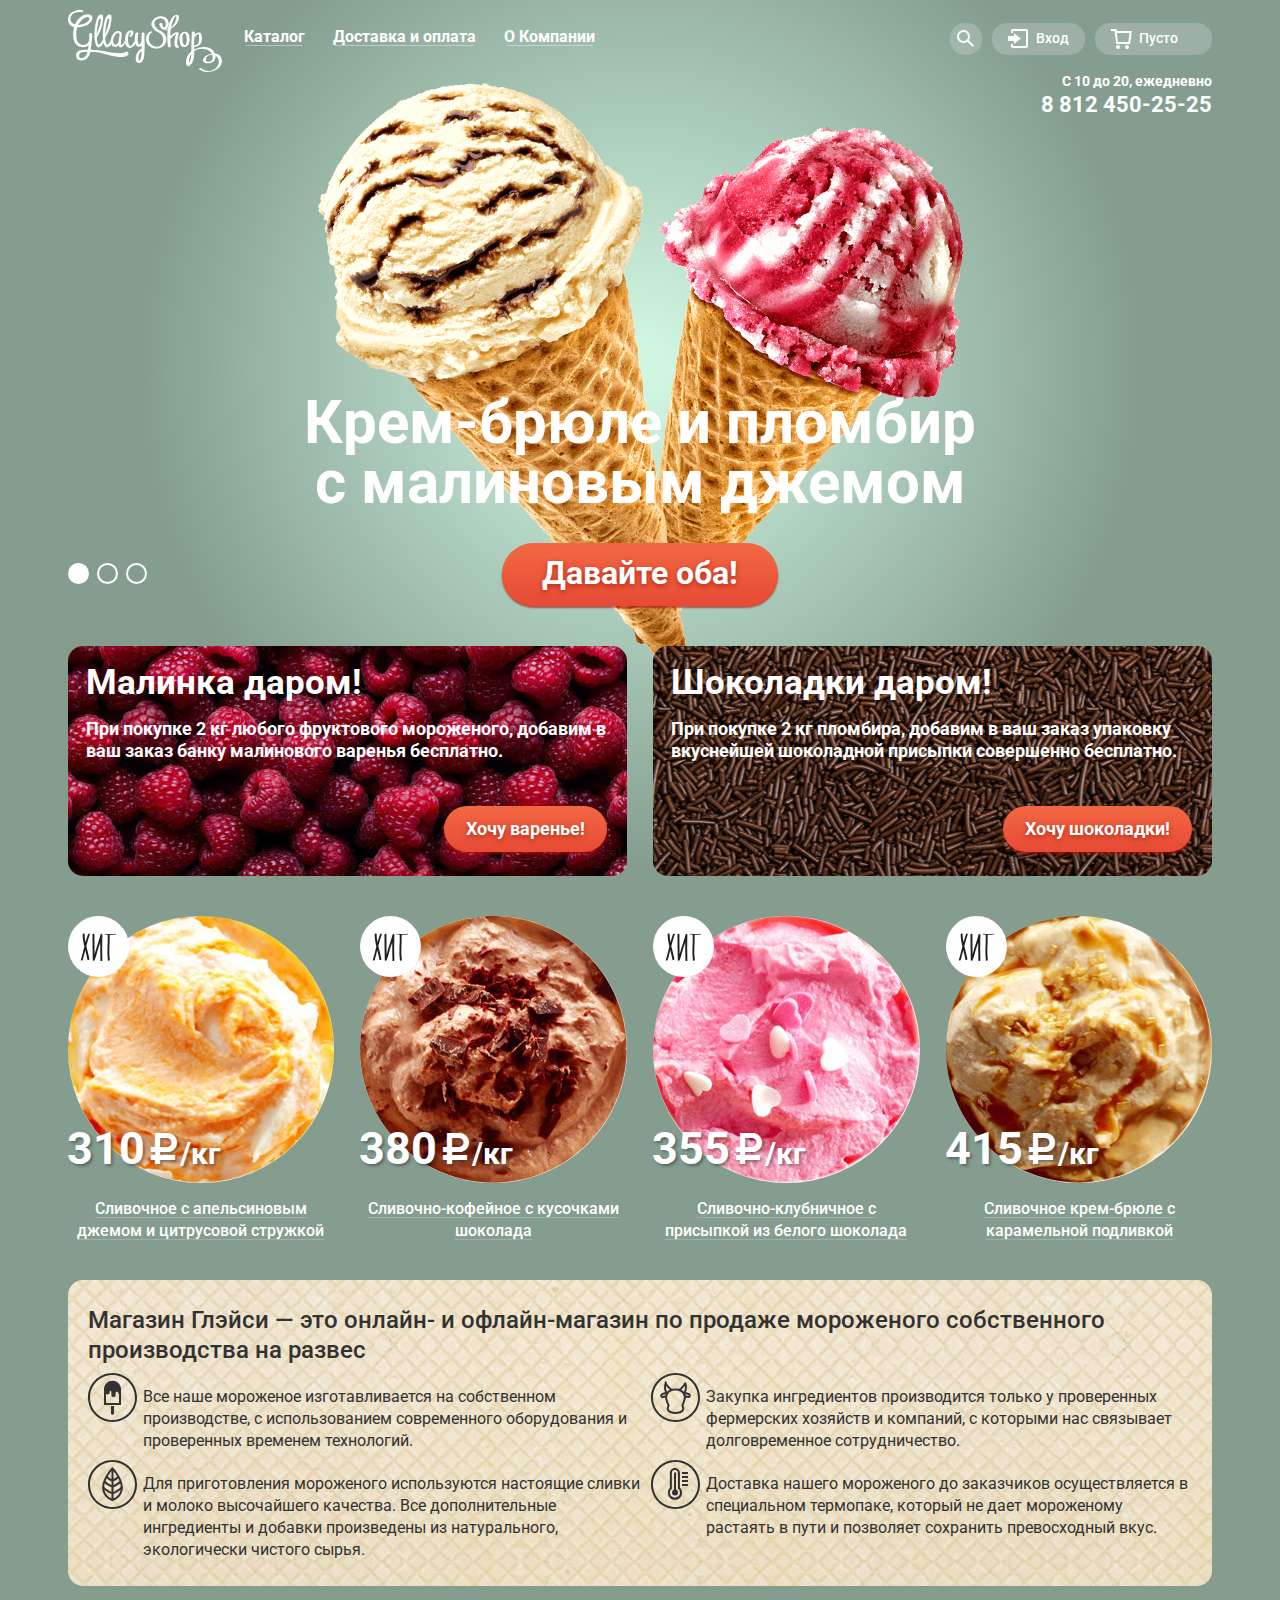
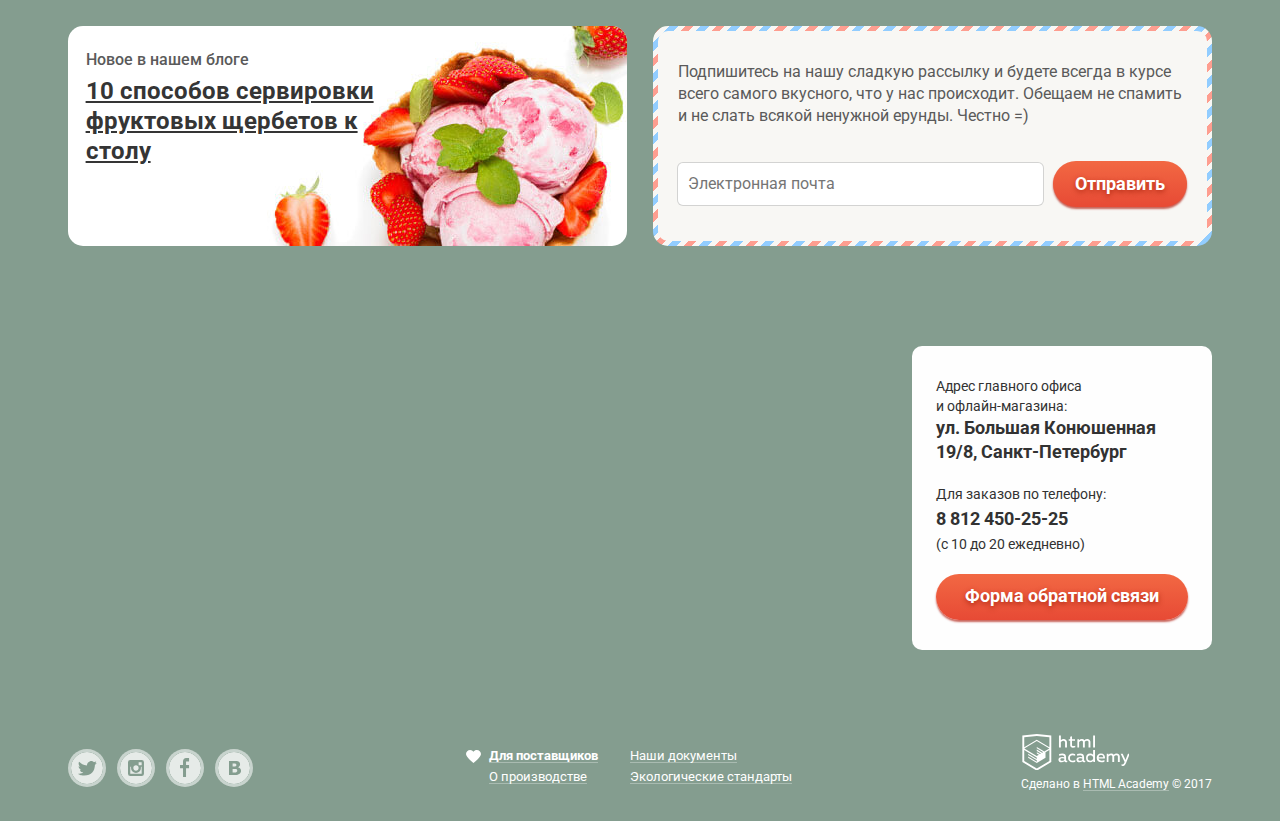
==== index.html @ 06c98b65 "Объединение js попапов и карточки товаров" ====
<!DOCTYPE html>
<html lang="ru">

<head>
  <meta charset="utf-8">
  <title>GllacyShop – магазин мороженого</title>
  <link href="https://fonts.googleapis.com/css?family=Roboto:400,500,700&amp;subset=cyrillic" rel="stylesheet">
  <link rel="stylesheet" href="css/normalize.css">
  <link rel="stylesheet" href="css/style.css">
</head>

<body class="page-green">
  <header class="header">
    <div class="header__main-row">
      <a class="logo">
        <img class="logo__image" src="img/logo.svg" width="154" height="64" alt="Логотип GllacyShop">
      </a>

      <nav class="main-menu">
        <h2 class="visually-hidden">Главное меню</h2>
        <ul class="main-menu__list">
          <li class="main-menu__item popup-container">
            <a class="main-menu__link" id="main-menu-catalog-link" href="catalog-cream.html">Каталог</a>
            <section class="catalog-menu popup visually-hidden">
              <h3 class="visually-hidden">Разделы каталога</h3>
              <a href="catalog-new.html" class="catalog-menu__link"><b>Новинки</b></a>
              <ul class="catalog-menu__list">
                <li class="catalog-menu__item">
                  <a href="catalog-cream.html" class="catalog-menu__link">Сливочное</a>
                </li>
                <li class="catalog-menu__item">
                  <a href="catalog-sherbet.html" class="catalog-menu__link">Щербеты</a>
                </li>
                <li class="catalog-menu__item">
                  <a href="catalog-ice.html" class="catalog-menu__link">Фруктовый лед</a>
                </li>
                <li class="catalog-menu__item">
                  <a href="catalog-melorin.html" class="catalog-menu__link">Мелорин</a>
                </li>
              </ul>
            </section>
          </li>
          <li class="main-menu__item">
            <a class="main-menu__link" href="delivery.html">Доставка и оплата</a>
          </li>
          <li class="main-menu__item">
            <a class="main-menu__link" href="about.html">О Компании</a>
          </li>
        </ul>
      </nav>

      <nav class="user-menu">
        <h2 class="visually-hidden">Меню персонального раздела</h2>
        <div class="user-menu__item popup-container">
          <a class="user-menu__link user-menu__link_hoverable user-menu__link_search" href="#">
            <svg xmlns="http://www.w3.org/2000/svg" width="17" height="17" viewBox="0 0 17 17"><path fill="#FFF" d="M16.958 15.527L11.75 10.32A6.455 6.455 0 0 0 13 6.5 6.5 6.5 0 1 0 6.5 13a6.465 6.465 0 0 0 3.839-1.263l5.205 5.204 1.414-1.414zM6.5 11C4.019 11 2 8.981 2 6.5S4.019 2 6.5 2 11 4.019 11 6.5 8.981 11 6.5 11z"/></svg>
            <span class="visually-hidden">Поиск</span>
          </a>
          <section class="search-form popup visually-hidden">
            <h3 class="visually-hidden">Форма поиска</h3>
            <form action="https://echo.htmlacademy.ru" method="get" aria-label="Форма поиска">
              <input class="text-input" type="search" name="text" placeholder="Что ищем?" aria-label="Поисковый запрос" required>
            </form>
          </section>
        </div>
        <div class="user-menu__item popup-container">
          <a class="user-menu__link user-menu__link_hoverable user-menu__link_login" href="#">
            <svg xmlns="http://www.w3.org/2000/svg" width="21" height="19" viewBox="0 0 21 19"><g fill="#FFF"><path d="M6 14.875L12.917 9.5 6 4.125v2.917H-.042v4.917H6z"/><path d="M18 0H5C3.9 0 3 .9 3 2v2h2V2h13v15H5v-2H3v2c0 1.1.9 2 2 2h13c1.1 0 2-.9 2-2V2c0-1.1-.9-2-2-2z"/></g></svg>
            Вход
          </a>
          <section class="login-form popup visually-hidden">
            <h3 class="visually-hidden">Форма входа</h3>
            <form action="https://echo.htmlacademy.ru" method="post" aria-label="Форма входа">
              <input class="text-input" type="email" name="email" placeholder="Электронная почта" aria-label="Электронная почта" required>
              <input class="text-input" type="password" name="password" placeholder="Пароль" aria-label="Пароль" required>
              <button class="promo-button promo-button_medium" type="submit">Войти</button>
            </form>
            <p class="login-form__links">
              <a class="login-form__link dark-link" href="#">Забыли пароль?</a>
              <a class="login-form__link dark-link" href="#">Новая регистрация</a>
            </p>
          </section>
        </div>
        <div class="user-menu__item">
          <a class="user-menu__link user-menu__link_basket" href="#">
            <svg xmlns="http://www.w3.org/2000/svg" width="21" height="20" viewBox="0 0 21 20"><g fill="#FFF"><path d="M5.657 2.031L5.422 0H0v2h3.64l1.5 13h13.988l1.699-12.969H5.657zM17.372 13H6.922L5.888 4.031h12.66L17.372 13z"/><circle cx="6.984" cy="18" r="2"/><circle cx="15.984" cy="18" r="2"/></g></svg>
            <span class="visually-hidden">Корзина</span>
          </a>
        </div>
      </nav>
    </div>
    <div class="header__sub-row">
      <section class="header__contact-info">
        <h3 class="visually-hidden">Контактная информация</h3>
        <p class="header__working-hours">С 10 до 20, ежедневно</p>
        <p class="header__contact-tel">8 812 450-25-25</p>
      </section>
    </div>
  </header>

  <main class="main-container">
    <h1 class="visually-hidden">Магазин мороженого «GllacyShop»</h1>

    <section class="promo">
      <h2 class="visually-hidden">Акции</h2>
      <div class="promo__slider">
        <input class="promo__slider-input visually-hidden" type="radio" id="promo-slider-1" name="promo-slider" data-body-class="page-green" checked>
        <input class="promo__slider-input visually-hidden" type="radio" id="promo-slider-2" name="promo-slider" data-body-class="page-blue">
        <input class="promo__slider-input visually-hidden" type="radio" id="promo-slider-3" name="promo-slider" data-body-class="page-red">
        <div class="promo__slider-controls">
          <label class="promo__slider-control" for="promo-slider-1">Крем-брюле и пломбир с малиновым джемом</label>
          <label class="promo__slider-control" for="promo-slider-2">Шоколадный пломбир и лимонный сорбет</label>
          <label class="promo__slider-control" for="promo-slider-3">Пломбир с помадкой и клубничный щербет</label>
        </div>
        <div class="promo__slides">
          <figure class="promo-slide">
            <figcaption class="promo-slide__tagline">Крем-брюле и пломбир с малиновым джемом</figcaption>
            <div class="promo-slide__image">
              <img src="img/promo-pair-green.png" width="647" height="584" alt="Крем-брюле и пломбир с малиновым джемом">
            </div>
            <button class="promo-button promo-button_large" type="button">Давайте оба!</button>
          </figure>
          <figure class="promo-slide">
            <figcaption class="promo-slide__tagline">Шоколадный пломбир и лимонный сорбет</figcaption>
            <div class="promo-slide__image">
              <img class="promo-slide__image" src="img/promo-pair-blue.png" width="644" height="582" alt="Шоколадный пломбир и лимонный сорбет">
            </div>
            <button class="promo-button promo-button_large" type="button">Давайте оба!</button>
          </figure>
          <figure class="promo-slide">
            <figcaption class="promo-slide__tagline">Пломбир с помадкой и клубничный щербет</figcaption>
            <div class="promo-slide__image">
              <img class="promo-slide__image" src="img/promo-pair-red.png" width="639" height="582" alt="Пломбир с помадкой и клубничный щербет">
            </div>
            <button class="promo-button promo-button_large" type="button">Давайте оба!</button>
          </figure>
        </div>
      </div>
    </section>

    <section class="banners columns-container">
      <h2 class="visually-hidden">Специальные предложения</h2>
      <section class="banner banner_raspberry">
        <h3 class="banner__header">Малинка даром!</h3>
        <p class="banner__description">При покупке 2 кг любого фруктового мороженого, добавим в ваш заказ банку малинового варенья бесплатно.</p>
        <button class="promo-button promo-button_medium" type="button">Хочу варенье!</button>
      </section>

      <section class="banner banner_chocolate">
        <h3 class="banner__header">Шоколадки даром!</h3>
        <p class="banner__description">При покупке 2 кг пломбира, добавим в ваш заказ упаковку вкуснейшей шоколадной присыпки  совершенно бесплатно.</p>
        <button class="promo-button promo-button_medium" type="button">Хочу шоколадки!</button>
      </section>
    </section>

    <section class="bestsellers">
      <h2 class="visually-hidden">Хиты продаж</h2>
      <ul class="catalog-list">
        <li class="catalog-item catalog-item_bestseller">
          <a class="catalog-item__link" href="#">
            <div class="catalog-item__title"><h3>Сливочное с апельсиновым джемом и цитрусовой стружкой</h3></div>
            <img src="img/icecream-1.jpg" width="267" height="267" alt="Сливочное с апельсиновым джемом и цитрусовой стружкой">
            <p>310<span class="catalog-item__rouble">Р</span><span class="catalog-item__weight-unit">/кг</span></p>
          </a>
          <div class="catalog-item__popup">
            <button class="promo-button promo-button_medium" type="button">Быстрый просмотр</button>
          </div>
        </li>
        <li class="catalog-item catalog-item_bestseller">
          <a class="catalog-item__link" href="#">
            <div class="catalog-item__title"><h3>Сливочно-кофейное с кусочками шоколада</h3></div>
            <img src="img/icecream-2.jpg" width="267" height="267" alt="Сливочно-кофейное с кусочками шоколада">
            <p>380<span class="catalog-item__rouble">Р</span><span class="catalog-item__weight-unit">/кг</span></p>
          </a>
          <div class="catalog-item__popup">
            <button class="promo-button promo-button_medium" type="button">Быстрый просмотр</button>
          </div>
        </li>
        <li class="catalog-item catalog-item_bestseller">
          <a class="catalog-item__link" href="#">
            <div class="catalog-item__title"><h3>Сливочно-клубничное с присыпкой из белого шоколада</h3></div>
            <img src="img/icecream-3.jpg" width="267" height="267" alt="Сливочно-клубничное с присыпкой из белого шоколада">
            <p>355<span class="catalog-item__rouble">Р</span><span class="catalog-item__weight-unit">/кг</span></p>
          </a>
          <div class="catalog-item__popup">
            <button class="promo-button promo-button_medium" type="button">Быстрый просмотр</button>
          </div>
        </li>
        <li class="catalog-item catalog-item_bestseller">
          <a class="catalog-item__link" href="#">
            <div class="catalog-item__title"><h3>Сливочное крем-брюле с карамельной подливкой</h3></div>
            <img src="img/icecream-4.jpg" width="267" height="267" alt="Сливочное крем-брюле с карамельной подливкой">
            <p>415<span class="catalog-item__rouble">Р</span><span class="catalog-item__weight-unit">/кг</span></p>
          </a>
          <div class="catalog-item__popup">
            <button class="promo-button promo-button_medium" type="button">Быстрый просмотр</button>
          </div>
        </li>
      </ul>
    </section>

    <section class="about-us">
      <h2 class="about-us__header">Магазин Глэйси — это онлайн- и офлайн-магазин по продаже мороженого собственного производства на развес</h2>
      <ul class="about-us__advantages">
        <li class="about-us__advantage about-us__advantage_tech">Все наше мороженое изготавливается на собственном производстве, с использованием современного оборудования и проверенных временем технологий.</li>
        <li class="about-us__advantage about-us__advantage_cows">Закупка ингредиентов  производится только у проверенных фермерских хозяйств и компаний, с которыми нас связывает долговременное сотрудничество.</li>
        <li class="about-us__advantage about-us__advantage_eco">Для приготовления мороженого используются настоящие сливки и молоко высочайшего качества. Все дополнительные ингредиенты и добавки произведены из натурального, экологически чистого сырья.</li>
        <li class="about-us__advantage about-us__advantage_temp">Доставка нашего мороженого до заказчиков осуществляется в специальном термопаке, который не дает мороженому растаять в пути и позволяет сохранить превосходный вкус.</li>
      </ul>
    </section>

    <div class="columns-container">
      <aside class="blog-news">
        <h2 class="blog-news__header">Новое в нашем блоге</h2>
        <div class="blog-news__size-container">
          <a class="blog-news__post-title" href="#">10 способов сервировки фруктовых щербетов к столу</a>
        </div>
        <img class="blog-news__post-img" src="img/blog-post-img.jpg" width="560" height="220" alt="10 способов сервировки фруктовых щербетов к столу">
      </aside>

      <section class="subscribe">
        <div class="subscribe__inner-container">
          <h2 class="visually-hidden">Подписка на новостную рассылку</h2>
          <p class="subscribe__promo">Подпишитесь на нашу сладкую рассылку и будете всегда в курсе всего самого вкусного, что у нас происходит. Обещаем не спамить и не слать всякой ненужной ерунды. Честно =)</p>
          <form action="https://echo.htmlacademy.ru" method="get" aria-label="Форма подписки на новостную рассылку">
            <input class="text-input" type="email" name="email" placeholder="Электронная почта" aria-label="Электронная почта" required>
            <button class="promo-button promo-button_medium" type="submit">Отправить</button>
          </form>
        </div>
      </section>
    </div>

    <section class="location-map">
      <h2 class="visually-hidden">Cхема проезда и контактная информация</h2>
      <div class="location-map__container" id="location-map"></div>
      <div class="location-map__overlay">
        <p class="location-map__address">Адрес главного офиса<br>и офлайн-магазина:<br><b>ул. Большая Конюшенная 19/8, Санкт-Петербург</b></p>
        <p class="location-map__tel">Для заказов по телефону:<br><b>8 812 450-25-25</b><br>(с 10 до 20 ежедневно)</p>
        <a class="promo-button promo-button_medium" id="feedback-button">Форма обратной связи</a>
      </div>
    </section>
  </main>

  <footer class="footer">
    <section class="social">
      <h3 class="visually-hidden">Мы в социальных сетях</h3>
      <ul class="social__list">
        <li class="social__item"><a class="social__link social__link_twitter" href="http://twitter.com" target="_blank"><span class="visually-hidden">Twitter</span></a></li>
        <li class="social__item"><a class="social__link social__link_instagram" href="http://instagram.com" target="_blank"><span class="visually-hidden">Instagram</span></a></li>
        <li class="social__item"><a class="social__link social__link_fb" href="http://fb.com" target="_blank"><span class="visually-hidden">Facebook</span></a></li>
        <li class="social__item"><a class="social__link social__link_vk" href="http://vk.com" target="_blank"><span class="visually-hidden">Vkontakte</span></a></li>
      </ul>
    </section>

    <div class="footer__menu">
      <a class="footer__menu-link light-link footer__menu-link_heart" href="#">Для поставщиков</a>
      <a class="footer__menu-link light-link" href="#">О производстве</a>
      <a class="footer__menu-link light-link" href="#">Наши документы</a>
      <a class="footer__menu-link light-link" href="#">Экологические стандарты</a>
    </div>

    <div class="footer__copyright">
      <a class="footer__copyright-logo" href="http://htmlacademy.ru" target="_blank">
        <img src="img/logo-htmlacademy-small.svg" width="111" height="36" alt="HTML Academy">
      </a>
      <p class="footer__copyright-text">Сделано в <a class="light-link" href="http://htmlacademy.ru" target="_blank">HTML Academy</a> © 2017</p>
    </div>
  </footer>

  <section class="feedback">
    <h2 class="visually-hidden">Форма обратной связи</h2>
    <div class="feedback__window">
      <p class="feedback__tagline">Мы обязательно вам ответим!</p>
      <form action="https://echo.htmlacademy.ru" method="post" aria-label="Форма обратной связи">
        <input class="text-input" type="text" name="name" placeholder="Как вас зовут?" aria-label="Имя">
        <input class="text-input" type="email" name="email" placeholder="Ваша почта для ответа?" aria-label="Электронная почта" required>
        <textarea class="text-input" name="message" cols="30" rows="10" placeholder="Напишите что-нибудь..." aria-label="Текст сообщения" required></textarea>
        <button class="promo-button promo-button_medium" type="submit">Отправить</button>
      </form>
      <button class="feedback__close-btn" type="button"><span class="visually-hidden">Закрыть</span></button>
    </div>
  </section>

  <script src="js/popup-dispatcher.js"></script>
  <script src="js/promo-bg-changer.js"></script>
  <script src="js/feedback-modal.js"></script>
  <script src="https://api-maps.yandex.ru/2.1/?lang=ru_RU"></script>
  <script src="js/location-map.js"></script>
</body>

</html>
---- css/style.css ----
.about-us {
  margin: 38px 2.3% 0;
  padding: 25px 20px;

  color: #323232;

  background-image: url('../img/waffle-bg.jpg');
  background-position: 50% 50%;
  border-radius: 15px;
}

.about-us__header {
  margin: 0;

  font-weight: 500;
  font-size: 24px;
  line-height: 30px;
}

.about-us__advantages {
  display: flex;
  flex-wrap: wrap;
  margin: 0;
  padding: 0;

  list-style: none;
  font-weight: 400;
  font-size: 16px;
  line-height: 22px;
}

.about-us__advantage {
  position: relative;

  box-sizing: border-box;
  width: 50%;
  padding-top: 21px;
  padding-left: 55px;
}

.about-us__advantage:nth-of-type(2n) {
  width: calc(50% - 11px);
  margin-left: 11px;
}

.about-us__advantage::before {
  content: '';
  position: absolute;
  top: 8px;
  left: 0;

  width: 49px;
  height: 49px;
}

.about-us__advantage_tech::before {
  background-image: url('../img/advantage-tech.svg');
}

.about-us__advantage_cows::before {
  background-image: url('../img/advantage-cows.svg');
}

.about-us__advantage_eco::before {
  background-image: url('../img/advantage-eco.svg');
}

.about-us__advantage_temp::before {
  background-image: url('../img/advantage-temp.svg');
}

.banners {
  margin-top: 40px;
}

.banner {
  position: relative;

  box-sizing: border-box;
  max-width: 46.6%;
  min-height: 230px;
  padding: 16px 20px 69px 18px;

  background-position: 50% 50%;
  border-radius: 15px;
}

.banner:nth-of-type(2n+1) {
  margin-right: 2.2%;
  margin-left: 2.3%;
}

.banner:nth-of-type(2n) {
  margin-right: 2.3%;
}

.banner_raspberry {
  background-image: url('../img/raspberry-bg.jpg');
}

.banner_chocolate {
  background-image: url('../img/chocolate-bg.jpg');
}

.banner__header {
  margin: 0;

  font-weight: 700;
  font-size: 35px;
  line-height: 41px;
}

.banner__description {
  margin: 0;
  margin-top: 15px;

  font-weight: 700;
  font-size: 18px;
  line-height: 22px;
}

.banner .promo-button {
  position: absolute;
  right: 20px;
  bottom: 24px;
}

.basket-form {
  display: flex;
  flex-direction: column;
  align-items: flex-end;
  box-sizing: border-box;
  width: 539px;
  padding: 14px 14px 20px 16px;

  color: #323232;

  background-color: #f8f7f4;
  border-radius: 5px;
}

.basket-form.popup {
  top: 36px;
  right: 0;
}

.basket-form__goods-table {
  width: 100%;

  font-weight: 400;
  font-size: 13px;
  line-height: 16px;

  border-bottom: 1px solid #cacac7;
}

.basket-form__goods-table td {
  box-sizing: border-box;
  padding-top: 12px;
  padding-bottom: 11px;

  vertical-align: top;
}

.basket-form__goods-table td:nth-of-type(1) {
  width: 20px;
  padding-top: 13px;
  padding-left: 3px;
}

.basket-form__goods-table td:nth-of-type(2) {
  padding-top: 4px;
}

.basket-form__goods-table td:nth-of-type(3) {
  padding-left: 10px;

  vertical-align: top;
}

.basket-form__goods-table td:nth-of-type(4) {
  width: 120px;
}

.basket-form__goods-table td:nth-of-type(5) {
  width: 70px;
}

.basket-form__delete-button {
  width: 11px;
  height: 11px;
  padding: 0;
  overflow: hidden;

  color: transparent;

  background: url('../img/close-small.svg') no-repeat;
  background-color: transparent;
  border: none;
  cursor: pointer;
}

.basket-form__good-image {
  border-radius: 50%;
}

.basket-form__price {
  color: #999999;
}

.basket-form__total-amount {
  margin: 16px 0 14px;

  font-weight: 700;
  font-size: 15px;
  line-height: 18px;
}

.columns-container {
  display: flex;
  flex-wrap: wrap;
  margin-top: 40px;
}

.blog-news {
  position: relative;

  box-sizing: border-box;
  width: 46.6%;
  min-height: 220px;
  margin-right: 2.2%;
  margin-left: 2.3%;
  padding: 10px 18px;
  overflow: hidden;

  border-radius: 15px;
}

.blog-news__header {
  margin: 13px 0 5px;

  font-weight: 500;
  font-size: 16px;
  line-height: 22px;
  color: #5a5a5a;
}

.blog-news__size-container {
  max-width: 300px;
}

.blog-news__post-title {
  font-weight: 700;
  font-size: 24px;
  line-height: 30px;
  color: #353535;

  background-color: rgba(255, 255, 255, 0.8);
}

.blog-news__post-img {
  position: absolute;
  top: 0;
  right: 0;
  z-index: -1;
}

body {
  min-width: 900px;
  max-width: 1200px;
  margin: 0 auto;

  font-size: 16px;
  font-family: 'Roboto', Arial, sans-serif;
  color: white;

  -webkit-font-smoothing: antialiased;
  -moz-osx-font-smoothing: grayscale;
}

.page-green {
  background-color: #849d8f;
}

.page-blue {
  background-color: #8996a6;
}

.page-red {
  background-color: #9d8b84;
}

.breadcrumbs {
  margin-top: 20px;
}

.breadcrumbs__list {
  display: flex;
  margin: 0;
  padding: 0;

  list-style: none;
}

.breadcrumbs__item:not(:last-of-type)::after {
  content: '»';

  margin: 0 6px;
}

.breadcrumbs__link {
  display: inline-block;
  height: 20px;

  font-weight: 400;
  font-size: 14px;
  line-height: 16px;
}

.catalog-filter {
  margin: 10px 2.3% 0 2.3%;

  font-weight: 500;
  font-size: 16px;
  line-height: 18px;
}

.catalog-filter__row {
  display: flex;
  flex-wrap: wrap;
  justify-content: space-between;
  align-items: flex-start;
  width: 860px;
}

.catalog-filter fieldset,
.catalog-filter button {
  box-sizing: border-box;
  height: 36px;
  margin: 0;
  margin-top: 38px;

  border-radius: 20px;
}

.catalog-filter fieldset {
  position: relative;

  padding: 0 16px;

  background-color: rgba(248, 247, 244, 0.2);
  border: none;
}

.catalog-filter fieldset:not(:last-child) {
  margin-right: 15px;
}

.catalog-filter__sort-set {
  width: 193px;
}

.catalog-filter__sort-set select {
  flex-shrink: 0;
  width: 100%;
  height: 100%;

  font-weight: 500;
  font-size: 16px;
  line-height: 18px;
  color: #ffffff;

  background: url('../img/icon-down-dir.svg') 100% / 7% no-repeat;
  background-color: transparent;
  border: none;

  -webkit-appearance: none;
     -moz-appearance: none;
          appearance: none;;
}

.catalog-filter__sort-set select::-ms-expand {
  display: none; /* hide the default arrow in ie10 and ie11 */
}

.catalog-filter__sort-set select:hover,
.catalog-filter__sort-set select:focus {
  color: #323232;

  background: url('../img/icon-down-dir-dark.svg') 100% / 7% no-repeat;
  outline: none;
}

.catalog-filter__price-set {
  min-width: 218px;
}

.catalog-filter__price-range {
  display: flex;
  align-items: center;
  width: 100%;
  height: 4px;

  background-color: rgba(248, 247, 244, 0.5);
}

.catalog-filter__price-range::after {
  content: '';

  display: block; /* Костыль для IE11 */
  flex-grow: 1;
  order: 1;
  height: 100%;

  background-color: #f8f7f4;
}

.catalog-filter__price-range label:first-of-type {
  order: 0;
  margin-left: 18px;
}

.catalog-filter__price-range label:last-of-type {
  order: 2;
  margin-right: 50px;
}

.catalog-filter__price-range label {
  display: block;
  box-sizing: border-box;
  width: 20px;
  height: 20px;

  background-color: #ababab;
  border: 8px solid #ffffff;
  border-radius: 50%;
}

.catalog-filter__price-range input:hover + label,
.catalog-filter__price-range input:focus + label {
  box-shadow: 0 0 0 1px #ffffff;
}

.catalog-filter__fatness-set,
.catalog-filter__fillers-set {
  flex-grow: 1;
}

.catalog-filter__flex-wrapper {
  display: flex;
  justify-content: space-between;
  align-items: center;
  height: 100%;
}

.catalog-filter__checkable + label {
  position: relative;

  padding-left: 32px;

  opacity: 0.8;

  -ms-user-select: none;
      user-select: none;
}

.catalog-filter__checkable:hover + label,
.catalog-filter__checkable:focus + label {
  opacity: 1;
}

.catalog-filter__checkable:disabled + label {
  opacity: 0.4;
}

.catalog-filter__checkable + label::before {
  content: '';
  position: absolute;
  top: -1px;
  left: 0;

  background-size: cover;
}

.catalog-filter__checkable[type='radio'] + label::before {
  width: 22px;
  height: 22px;

  background-image: url('../img/radio-off.svg');
}

.catalog-filter__checkable[type='radio']:checked + label::before {
  background-image: url('../img/radio-on.svg');
}

.catalog-filter__checkable[type='checkbox'] + label::before {
  width: 20px;
  height: 20px;

  background-image: url('../img/checkbox-off.svg');
}

.catalog-filter__checkable[type='checkbox']:checked + label::before {
  width: 24px;
  height: 20px;

  background-image: url('../img/checkbox-on.svg');
}

.catalog-filter button {
  padding: 0 27px;

  font: inherit;
  color: #ffffff;

  background-color: rgba(255, 255, 255, 0.2);
  border: 2px solid #ffffff;
}

.catalog-filter button:hover,
.catalog-filter button:focus {
  color: #323232;

  background-color: #ffffff;
  outline: none;
}

.catalog-filter button:active {
  color: #323232;

  background-color: #ededed;
  outline: none;
}

.catalog-filter__legend {
  position: absolute;
  top: -23px;

  width: 300px;

  font-weight: 500;
  font-size: 14px;
  line-height: 16px;
}

.catalog-filter legend,
.catalog-filter output {
  float: left;
}

@font-face {
  font-weight: bold;
  font-family: 'Custom Rouble';
  font-style: normal;

  src: url('../font/customrouble.woff2') format('woff2'), url('../font/customrouble.woff') format('woff');
}

.catalog-list {
  display: flex;
  flex-wrap: wrap;
  align-items: flex-start;
  margin: 0;
  margin-top: 3px;
  padding: 0;

  list-style: none;
}

.catalog-item {
  position: relative;

  width: 22.2%;
  margin-top: 37px;
  margin-left: 2.2%;
}

.catalog-item:nth-child(4n+1) {
  margin-left: 2.3%;
}

.catalog-item:nth-child(4n) {
  margin-right: 2.3%;
}

.catalog-item__popup {
  position: absolute;
  top: -6px;
  right: -5%;
  bottom: calc(-8% - 55px);
  left: -5%;
  z-index: -1;

  display: none;
  flex-direction: column;

  background-color: rgba(255, 255, 255, 0.2);
  border-radius: 10px;
  box-shadow: 0 0 15px 0 rgba(0,0,0,0.1);
}

.catalog-item_infocus,
.catalog-item:hover {
  z-index: 1;
}

.catalog-item_infocus .catalog-item__popup,
.catalog-item:hover .catalog-item__popup {
  display: flex;
}

.catalog-item__popup .promo-button {
  align-self: center;
  margin-top: auto;
  margin-bottom: 8%;
  padding: 0 5%;
}

.catalog-item__link {
  display: flex;
  flex-direction: column;

  color: white;
  text-decoration: none;
}

.catalog-item_bestseller .catalog-item__link::before {
  content: '';
  position: absolute;
  top: 0;
  left: 0;

  width: 61px;
  height: 61px;

  background-image: url('../img/bestseller-label.svg');
}

.catalog-item__title {
  order: 1;
  margin-top: 23px;

  text-align: center;
}

.catalog-item__link h3 {
  display: inline;
  margin: 0;

  font-weight: 500;
  font-size: 16px;
  line-height: 22px;

  background-image: linear-gradient(to right, rgba(255, 255, 255, 0.2), rgba(255, 255, 255, 0.2));
  background-repeat: repeat-x;
  background-position: 0 1.15em;
  background-size: 5px 1px;
}

.catalog-item__link img {
  width: 100%;
  height: 100%;

  border-radius: 50%;
}

.catalog-item__link p {
  margin: 0;
  margin-top: -60px;
  margin-left: -1px;

  font-weight: bold;
  font-size: 45px;
  text-shadow: 2px 2px 3px rgba(49, 50, 53, 0.5);
}

.catalog-item__rouble {
  padding-left: 4px;

  font-size: 36px;
  font-family: 'Custom Rouble';
  vertical-align: 2px;
}

.catalog-item__weight-unit {
  font-weight: bold;
  font-size: 30px;
}

.catalog-menu {
  padding: 5px 0;

  font-weight: 400;
  font-size: 14px;
  line-height: 16px;
  color: #323232;
  white-space: nowrap;

  background-color: #f8f7f4;
  border-radius: 5px;
}

.catalog-menu.popup {
  top: 39px;
  left: -5px;
}

.catalog-menu__list {
  margin: 0;
  padding: 0;

  list-style: none;
}

.catalog-menu__item {
  margin-bottom: 3px;
}

.catalog-menu__list::before {
  content: '';

  display: block;
  height: 1px;
  margin: 6px 6px 3px 6px;

  background-color: #d1d0ce;
}

.catalog-menu__link {
  display: block;
  box-sizing: border-box;
  height: 28px;
  padding: 6px 20px;

  color: #323232;
  text-decoration: none;
}

.catalog-menu__link:hover,
.catalog-menu__link:focus {
  background-color: #fbded7;
  outline: none;
}

.catalog-menu__link:active {
  background-color: #f6b5a5;
}

.catalog-menu__link_current,
.catalog-menu__link_current:hover,
.catalog-menu__link_current:focus,
.catalog-menu__link_current:active {
  color: #ffffff;

  background-color: #d07058;
  cursor: default;
}

.catalog-menu__link b {
  font-weight: 700;
}

.feedback {
  display: none;
}

.feedback.feedback_shown {
  display: block;
}

.feedback::before {
  content: '';
  position: fixed;
  top: 0;
  left: 0;
  z-index: 1;

  width: 100%;
  height: 100%;

  background-color: #000000;
  opacity: 0.3;
}

.feedback__window {
  position: fixed;
  top: 50%;
  left: 50%;
  z-index: 2;

  box-sizing: border-box;
  min-width: 477px;
  padding: 25px;
  padding-top: 16px;

  color: #323232;

  background-color: #f8f7f4;
  border-radius: 15px;
  transform: translate(-50%, -50%);
}

.feedback__window form {
  display: flex;
  flex-direction: column;
  align-items: flex-start;
}

.feedback input {
  width: 265px;
  margin-bottom: 22px;
}

.feedback textarea {
  align-self: stretch;
  min-width: 427px;
  min-height: 153px;
  margin-bottom: 26px;
}

.feedback button {
  align-self: flex-end;
}

.feedback__tagline {
  margin: 0;
  margin-bottom: 20px;

  font-weight: 500;
  font-size: 24px;
  line-height: 28px;
}

.feedback__close-btn {
  position: absolute;
  top: 15px;
  right: 15px;

  width: 18px;
  height: 17px;

  background-color: transparent;
  background-image: url('../img/close-big.svg');
  background-repeat: no-repeat;
  border: none;
  cursor: pointer;
}

.footer {
  display: flex;
  justify-content: space-between;
  align-items: center;
  margin: 0 2.3%;
  padding: 23px 0;
}

.footer__bordered {
  border-top: 1px solid rgba(255, 255, 255, 0.3);
}

.footer__menu {
  display: flex;
  flex-grow: 1;
  flex-direction: column;
  flex-wrap: wrap;
  align-content: center;
  align-items: flex-start;
  height: 45px;
  padding-top: 3px;
  padding-right: 25px;
}

.footer__menu-link {
  position: relative;

  margin-bottom: 3px;
  margin-left: 32px;

  font-weight: 400;
  font-size: 13px;
  line-height: 18px;
}

.footer__menu-link_heart {
  font-weight: 700;
}

.footer__menu-link_heart::before {
  content: '';
  position: absolute;
  top: 3px;
  left: -23px;

  width: 15px;
  height: 13px;

  background-image: url('../img/heart-icon.svg');
}

.footer__copyright {
  margin-top: -5px;
  margin-bottom: 5px;

  font-weight: 400;
  font-size: 12px;
  line-height: 18px;
}

.footer__copyright-logo {
  margin-left: -3px;
}

.footer__copyright-text {
  margin: 0;
}

.header {
  padding: 0 2.3%;
}

.header__main-row,
.header__sub-row {
  display: flex;
}

.header__main-row {
  align-items: center;
}

.header__sub-row {
  height: 40px;
}

.header__contact-info {
  margin-top: -4px;
  margin-left: auto;

  text-align: right;
}

.header__working-hours {
  margin: 0;

  font-weight: 700;
  font-size: 14px;
  line-height: 16px;
}

.header__contact-tel {
  margin: 0;
  margin-top: 4px;

  font-weight: 700;
  font-size: 22px;
  line-height: 24px;
}

.visually-hidden {
  position: absolute;

  width: 1px;
  height: 1px;
  margin: -1px;
  padding: 0;
  overflow: hidden;

  border: 0;

  clip: rect(0 0 0 0);
}

.dark-link,
.light-link {
  text-decoration: none;

  background-repeat: repeat-x;
  background-position: 0 1.15em;
  background-size: 5px 1px;
}

.dark-link:hover,
.dark-link:focus,
.light-link:hover,
.light-link:focus {
  outline: none;
}

.dark-link {
  color: #323232;

  background-image: linear-gradient(to right, rgba(50, 50, 50, 0.3), rgba(50, 50, 50, 0.3));
}

.dark-link:hover,
.dark-link:focus {
  color: #e84d37;

  background-image: linear-gradient(to right, rgba(232, 77, 55, 0.3), rgba(232, 77, 55, 0.3));
}

.light-link {
  color: #ffffff;

  background-image: linear-gradient(to right, rgba(255, 255, 255, 0.3), rgba(255, 255, 255, 0.3));
}

.light-link:hover,
.light-link:focus {
  color: #ffbc9e;

  background-image: linear-gradient(to right, rgba(255, 188, 158, 0.3), rgba(255, 188, 158, 0.3));
}

.location-map {
  position: relative;

  margin-top: 40px;
}

.location-map__container {
  width: 100%;
  height: 430px;
}

.location-map__overlay {
  position: absolute;
  top: 60px;
  right: 2.3%;

  box-sizing: border-box;
  width: 300px;
  padding: 30px 24px;

  font-weight: 400;
  font-size: 14px;
  line-height: 20px;
  color: #323232;

  background-color: #fefefe;
  border-radius: 10px;
}

.location-map__address,
.location-map__tel {
  margin: 0;
  margin-bottom: 20px;
}

.location-map__address b {
  font-size: 18px;
  line-height: 24px;
}

.location-map__tel b {
  font-size: 18px;
  line-height: 30px;
}

.location-map__overlay .promo-button {
  width: 100%;
}

.login-form {
  padding: 22px 18px 20px 20px;

  background-color: #f8f7f4;
  border-radius: 5px;
}

.login-form.popup {
  top: 36px;
  right: -2px;
}

.login-form .text-input {
  width: 239px;
  margin-bottom: 20px;
}

.login-form__links {
  position: absolute;
  right: 0;
  bottom: 0;

  display: flex;
  flex-direction: column;
  align-items: flex-start;
  margin: 0 19px 20px;
}

.login-form__link {
  margin-bottom: 5px;

  font-weight: 400;
  font-size: 13px;
  line-height: 16px;
}

.logo {
  margin-top: 9px;
}

.main-container__header {
  margin: 2px 2.3% 0;

  font-weight: 700;
  font-size: 35px;
  line-height: 41px;
}

.main-menu {
  margin-right: auto;
  margin-left: 8px;

  font-weight: 700;
  line-height: 18px;
}

.main-menu__list {
  display: flex;
  flex-wrap: wrap;
  margin: 0;
  padding: 0;

  list-style: none;
}

.main-menu__item {
  padding-bottom: 6px;
}

.main-menu__link {
  display: block;
  box-sizing: border-box;
  height: 32px;
  margin: 0 14px;
  margin-top: 3px;
  padding-top: 7px;

  color: #ffffff;
  text-decoration: none;
  white-space: nowrap;

  background-image: linear-gradient(to right, rgba(255, 255, 255, 0.4), rgba(255, 255, 255, 0.4));
  background-repeat: repeat-x;
  background-position: 0 1.5em;
  background-size: 5px 1px;
  border-radius: 15px;
}

.main-menu__link:hover,
.main-menu__link.hover,
.main-menu__link:focus,
.main-menu__link:active,
.main-menu__link_current {
  margin: 0;
  margin-top: 3px;
  padding-right: 14px;
  padding-left: 14px;

  color: #333333;

  background-color: #f7f6f3;
  background-image: none;
  outline: none;
}

.main-menu__link:active {
  background-color: #ededed;
  box-shadow: inset 0 2px 1px 0 #696969;
}

.main-menu__link_current {
  color: #ffffff;

  background-color: #d07058;
}

.pagination {
  display: flex;
  justify-content: flex-end;
  margin: 81px 2.3% 30px 2.3%;

  font-weight: 500;
  font-size: 16px;
  line-height: 18px;
  color: #ffffff;

  counter-reset: pages;
}

.pagination__list {
  display: flex;
  margin: 0 16px;
  padding: 0;

  list-style: none;
}

.pagination__item:not(:last-of-type) {
  margin-right: 3px;
}

.pagination__prev,
.pagination__next {
  color: #ffffff;
  text-decoration: none;
}

.pagination__prev::before,
.pagination__next::before {
  content: url('../img/icon-right-small.svg');

  display: inline-block;
  padding-top: 6px;
}

.pagination__prev::before {
  transform: scaleX(-1);
}

.pagination__prev_disabled,
.pagination__next_disabled {
  opacity: 0.2;
}

.pagination__link {
  display: flex;
  justify-content: center;
  align-items: center;
  width: 26px;
  height: 26px;

  text-align: center;
  color: #ffffff;
  text-decoration: none;

  border-radius: 50%;

  counter-increment: pages;
}

.pagination__link::before {
  content: counter(pages);
}

.pagination__link:hover,
.pagination__link:focus {
  background-color: rgba(255, 255, 255, 0.2);
  outline: none;
}

.pagination__link_current,
.pagination__link_current:hover,
.pagination__link_current:focus,
.pagination__link:active {
  color: #323232;

  background-color: #ffffff;
  outline: none;
}

.popup-container {
  position: relative;
}

.popup {
  position: absolute;
  z-index: 1;

  box-shadow: 0 20px 20px 0 rgba(0, 0, 0, 0.4);
}

/* Элемент заполняет пустое пространствп между попапом и кнопкой. */
/* Нужен чтобы попап не исчезал при перемещении курсора с кнопки на попап и обратно. */
.popup::before {
  content: '';
  position: absolute;
  top: -4px;
  left: 0;

  width: 100%;
  height: 4px;
}

.promo-button {
  font: inherit;
  font-weight: 700;
  text-align: center;
  color: #ffffff;
  text-decoration: none;
  white-space: nowrap;
  text-shadow: 0 2px 5px rgba(160, 32, 11, 0.76);

  background-image: linear-gradient(to top, #e74a35, #f26843);
  border: none;
  box-shadow: 0 2px 2px 0 rgba(172, 16, 0, 0.64);
}

a.promo-button {
  display: inline-block;
}

.promo-button:hover,
.promo-button:focus {
  background-image: linear-gradient(to top, #ec6f5e, #f58669);
  outline: none;
  box-shadow: 0 2px 2px 0 rgba(172, 16, 0, 0.64);
}

.promo-button:active {
  background-image: linear-gradient(to top, #e1613e, #d74632);
  box-shadow: inset 0 2px 2px 0 #942718;
}

.promo-button_medium {
  box-sizing: border-box;
  height: 46px;
  padding: 0 22px;

  font-size: 18px;
  line-height: 24px;

  border-radius: 30px;
}

a.promo-button_medium {
  padding-top: 10px;
}

.promo-button_large {
  box-sizing: border-box;
  height: 63px;
  padding: 0 40px;
  padding-bottom: 3px;

  font-size: 32px;
  line-height: 44px;

  border-radius: 40px;
}

.promo {
  position: relative;
}

.promo__slider-input {
  position: absolute;
  bottom: 20px;
}

.promo__slider-controls {
  position: absolute;
  bottom: 20px;
  z-index: 1;

  display: flex;
  margin-left: calc(2.3% - 2px); /* 2px - компенсация padding */
  padding: 2px;

  border-radius: 12px;
}

.promo__slider-control {
  box-sizing: border-box;
  width: 21px;
  height: 21px;
  overflow: hidden;

  color: transparent;
  /* TODO Почему-то растягивает блок, хотя вроде не должен. */
  /* padding-left: 100px; */

  border: 2px solid #ffffff;
  border-radius: 50%;
  cursor: pointer;

  user-select: none;
}

.promo__slider-control:not(:last-of-type) {
  margin-right: 8px;
}

#promo-slider-1:hover ~ .promo__slider-controls label:nth-child(1),
#promo-slider-2:hover ~ .promo__slider-controls label:nth-child(2),
#promo-slider-3:hover ~ .promo__slider-controls label:nth-child(3) {
  background-color: rgba(248, 247, 244, 0.4);
}

.promo__slider-input:focus ~ .promo__slider-controls,
.promo__slider-input:active ~ .promo__slider-controls {
  box-shadow: 0 0 0 2px rgba(255, 255, 255, 0.4);
}

#promo-slider-1:checked ~ .promo__slider-controls label:nth-child(1),
#promo-slider-2:checked ~ .promo__slider-controls label:nth-child(2),
#promo-slider-3:checked ~ .promo__slider-controls label:nth-child(3) {
  background-color: #ffffff;
}

.promo-slide {
  position: relative;

  display: none;
  flex-direction: column;
  align-items: center;
  margin: 0 auto;
}

#promo-slider-1:checked ~ .promo__slides .promo-slide:nth-child(1),
#promo-slider-2:checked ~ .promo__slides .promo-slide:nth-child(2),
#promo-slider-3:checked ~ .promo__slides .promo-slide:nth-child(3) {
  display: flex;
}

.promo-slide::before {
  content: '';
  position: absolute;
  top: -250px;
  left: 0;
  z-index: -1;

  width: 100%;
  height: 1000px; /* TODO */
}

#promo-slider-1:checked ~ .promo__slides .promo-slide:nth-child(1)::before {
  /* 
  Safari при использовании transparent в кач-ве 2го цвета показывает неправильную картинку.
  Поэтому используем цвет фона в кач-ве 2го цвета.
  */
  background-image: radial-gradient(circle 500px, #cff6e1 5%, rgba(132, 157, 143, 0.8));
}

#promo-slider-2:checked ~ .promo__slides .promo-slide:nth-child(2)::before {
  background-image: radial-gradient(circle 500px, #d6ebfc 5%, rgba(137, 150, 166, 0.8));
}

#promo-slider-3:checked ~ .promo__slides .promo-slide:nth-child(3)::before {
  background-image: radial-gradient(circle 500px, #fae4db 5%, rgba(157, 139, 132, 0.8));
}

.promo-slide__image {
  z-index: -1;

  align-self: stretch;
  height: 276px;
}

.promo-slide__image img {
  display: block;
  height: auto; /* TODO Странно что помогает */
  margin: -34px auto 0;
}

.promo-slide__tagline {
  order: 1;
  max-width: 700px; /* TODO Временно */

  font-weight: 700;
  font-size: 60px;
  line-height: 60px;
  text-align: center;
}

.promo-slide .promo-button {
  order: 2;
  margin-top: 30px;
}

.search-form {
  padding: 21px 16px;

  background-color: #f8f7f4;
  border-radius: 5px;
}

.search-form.popup {
  top: 36px;
  right: 0;
}

.search-form .text-input {
  width: 309px;
}

.social__list {
  display: flex;
  margin: 0;
  padding: 0;

  list-style: none;
}

.social__item:not(:last-child) {
  margin-right: 11px;
}

.social__link {
  display: block;
  width: 32px;
  height: 32px;
  margin: 3px;
  overflow: hidden;

  background-repeat: no-repeat;
  border-radius: 50%;
  box-shadow: 0 0 0 3px rgba(255, 255, 255, 0.7);
  opacity: 0.8;
}

.social__link:hover,
.social__link:focus {
  opacity: 1;
}

.social__link:active {
  filter: brightness(0.9);
}

.social__link_twitter {
  background-image: url('../img/social-twitter.svg');
}

.social__link_instagram {
  background-image: url('../img/social-instagram.svg');
}

.social__link_fb {
  background-image: url('../img/social-fb.svg');
}

.social__link_vk {
  background-image: url('../img/social-vk.svg');
}

.subscribe {
  display: flex;
  box-sizing: border-box;
  width: 46.6%;
  padding: 5px;

  background-image: repeating-linear-gradient(-45deg,
  #f8f7f4 0px, #f8f7f4 5px,
  #92cdff 5px, #92cdff 11px,
  #f8f7f4 11px, #f8f7f4 16px,
  #fe9e90 16px, #fe9e90 22px
  );
  border-radius: 15px;
}

.subscribe__inner-container {
  display: flex;
  flex-direction: column;
  width: 100%; /* костыль для IE */
  padding: 30px 20px;

  font-weight: 400;
  font-size: 16px;
  line-height: 22px;
  color: #5a5a5a;

  background-color: #f8f7f4;
  border-radius: 10px;
}

.subscribe__promo {
  margin: 0;
}

.subscribe form {
  display: flex;
  align-items: center;
  margin-top: auto;
  margin-bottom: 4px;
}

.subscribe .text-input {
  flex-grow: 1;

  font-size: 16px;
}

.subscribe button {
  margin-left: 10px;
}

.text-input {
  box-sizing: border-box;
  height: 42px;
  padding: 5px 10px;

  font: inherit;
  font-weight: 700;
  font-size: 14px;
  line-height: 24px;
  color: #323232;

  border: none;
  border-radius: 5px;
  box-shadow: 0 0 0 1px #d3d3d2;
}

.text-input:hover {
  box-shadow: 0 0 0 2px #c7c6c5;
}

.text-input:focus {
  outline: none;
  box-shadow: 0 0 0 2px #8fbdec;
}

.text-input:placeholder-shown {
  font-weight: 400;
  color: #999999;
}

.user-menu {
  display: flex;
  flex-wrap: wrap;
  justify-content: flex-end;
  max-width: 400px;

  font-weight: 500;
  font-size: 14px;
  line-height: 16px;
}

.user-menu__item {
  margin-left: 10px;
}

.user-menu__link {
  position: relative;

  display: block;
  box-sizing: border-box;
  height: 32px;
  padding: 7px 16px;

  color: #ffffff;
  text-decoration: none;

  background-color: rgba(255, 255, 255, 0.2);
  border-radius: 15px;
}

.user-menu__link_search svg {
  position: absolute;
  top: 7px;
  left: 7px;
}

.user-menu__link_login,
.user-menu__link_basket {
  padding-left: 44px;
}

.user-menu__link_login svg,
.user-menu__link_basket svg {
  position: absolute;
  top: 6px;
  left: 16px;
}

.user-menu__link_basket {
  min-width: 117px;

  cursor: default;
}

.user-menu__link_basket::before {
  content: 'Пусто';
}

.user-menu__link_hoverable:hover,
.user-menu__link_hoverable.hover,
.user-menu__link_hoverable:focus {
  color: #323232;

  background-color: #f8f7f4;
  outline: none;
}

.user-menu__link_hoverable:hover path,
.user-menu__link_hoverable.hover path,
.user-menu__link_hoverable:focus path {
  fill: #323232;
}

.user-menu__link_basket-full {
  color: #323232;

  background-color: #f8f7f4;
  cursor: pointer;
}

.user-menu__link_basket-full::before {
  content: attr(data-count) ' ' attr(data-unit);
}

.user-menu__link_hoverable:active,
.user-menu__link_basket-full:active {
  background-color: #ededed;
  box-shadow: inset 0 2px 1px 0 #696969;
}
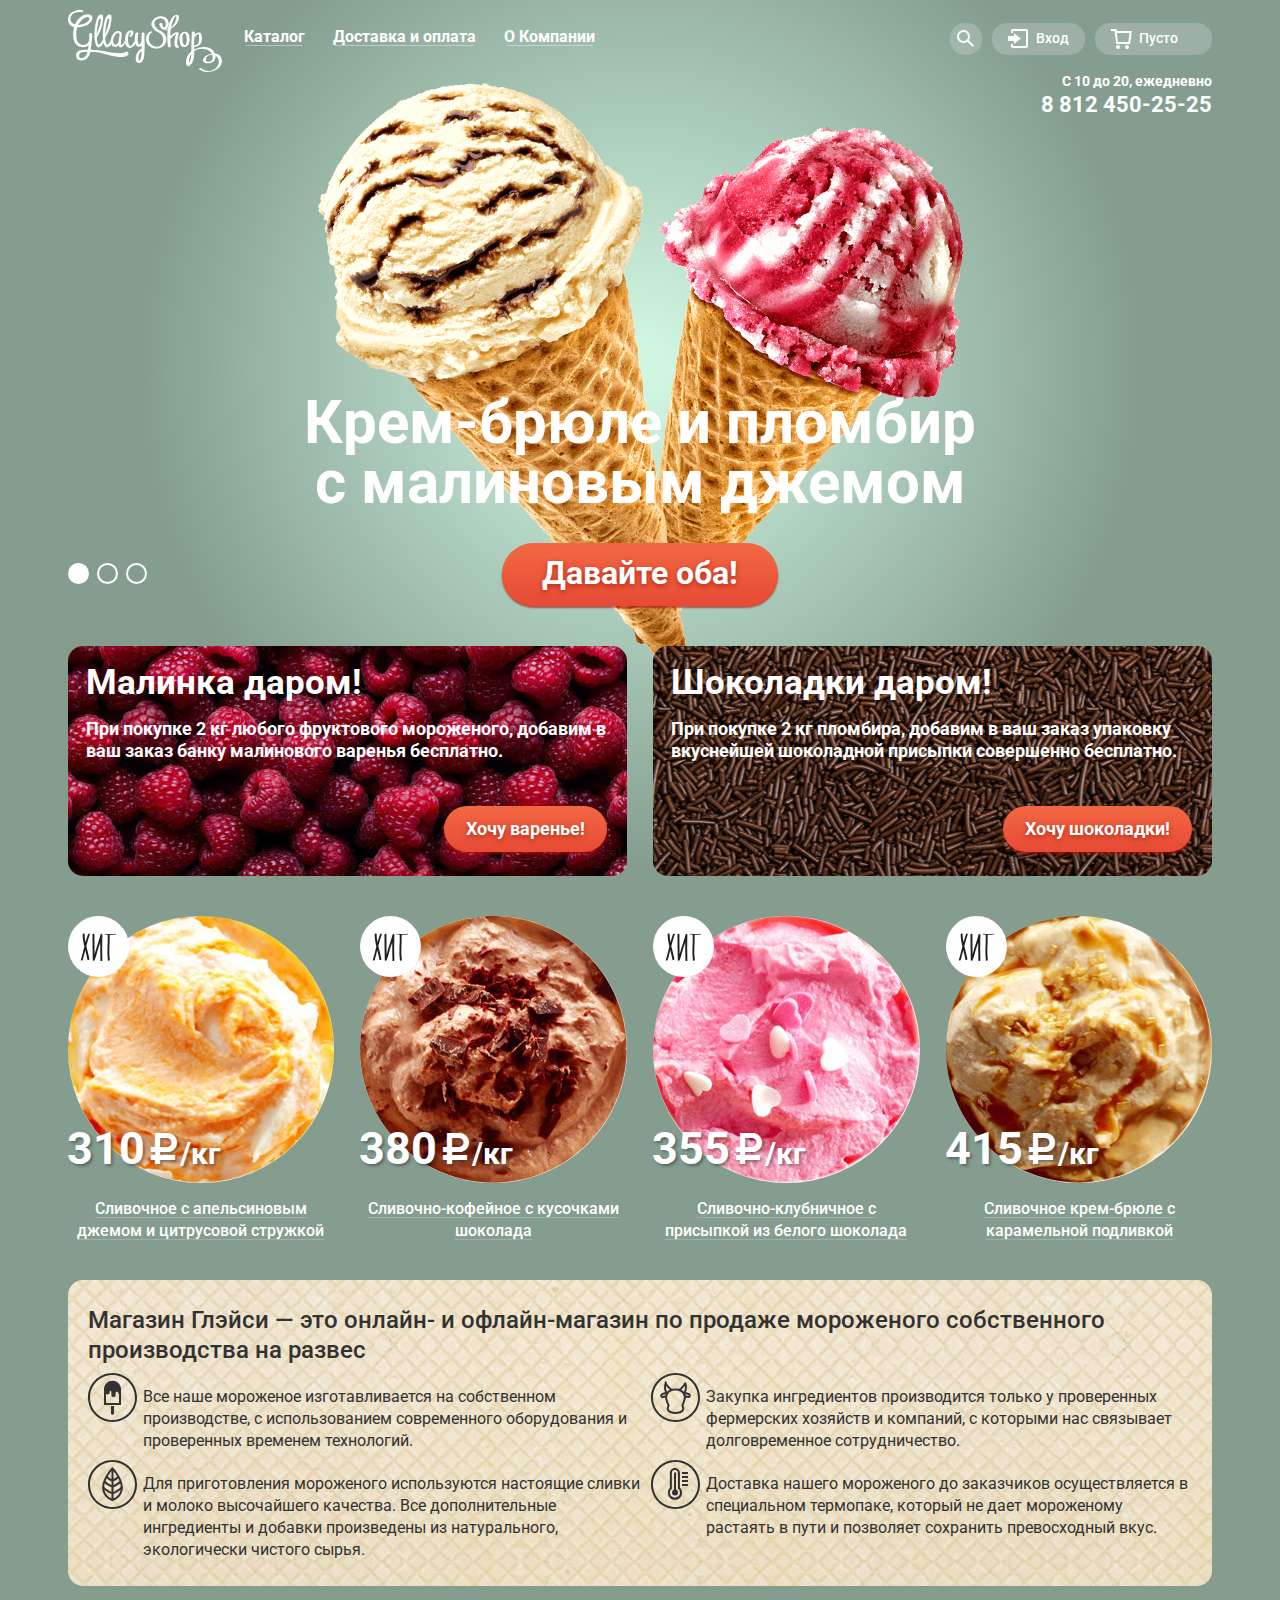
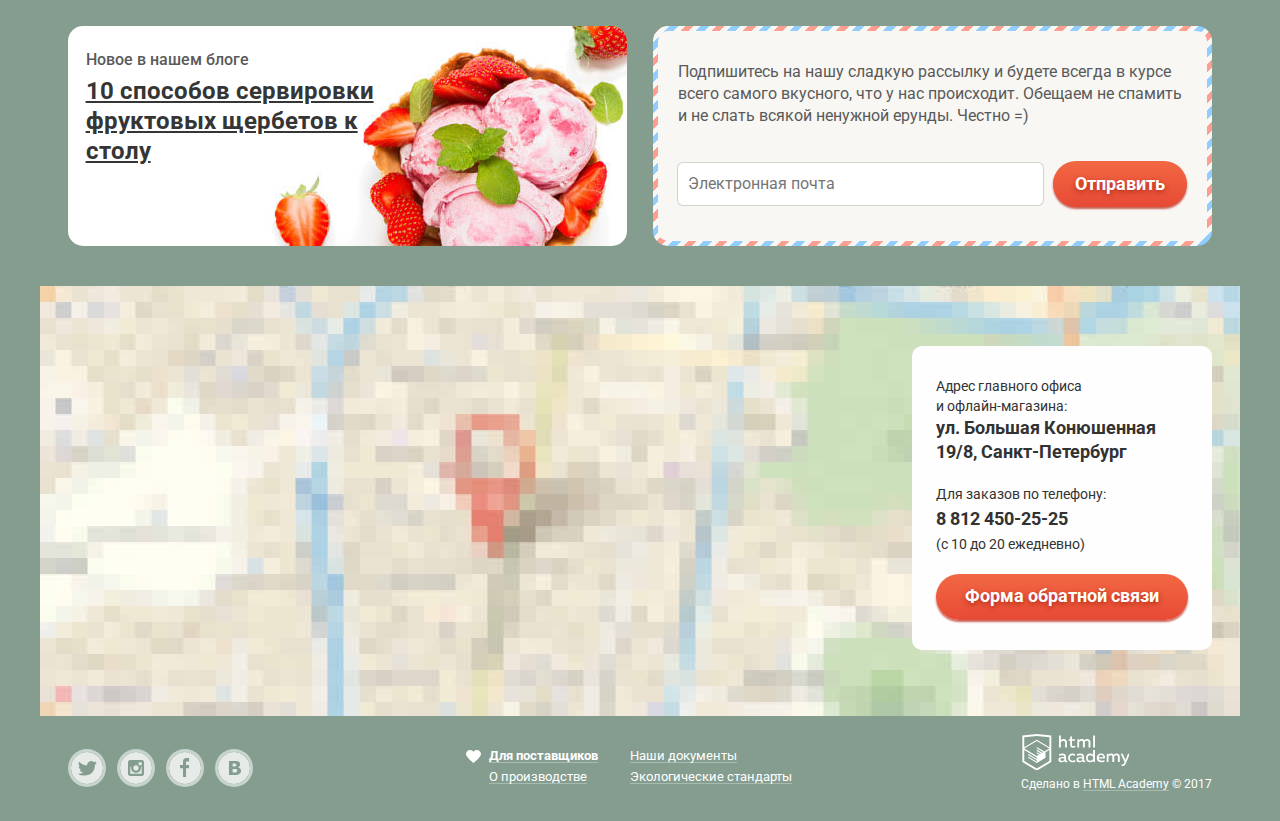
==== commit ae139bf7: "Доработка окна фидбека и карты" ====
--- a/index.html
+++ b/index.html
@@ -269,6 +269,7 @@
 
   <section class="feedback">
     <h2 class="visually-hidden">Форма обратной связи</h2>
+    <div class="feedback__mask-overlay"></div>
     <div class="feedback__window">
       <p class="feedback__tagline">Мы обязательно вам ответим!</p>
       <form action="https://echo.htmlacademy.ru" method="post" aria-label="Форма обратной связи">
--- a/css/style.css
+++ b/css/style.css
@@ -768,8 +768,7 @@
   display: block;
 }
 
-.feedback::before {
-  content: '';
+.feedback__mask-overlay {
   position: fixed;
   top: 0;
   left: 0;
@@ -1020,6 +1019,8 @@
 .location-map__container {
   width: 100%;
   height: 430px;
+
+  background: url('../img/map-bg.jpg') 50% 50% no-repeat;
 }
 
 .location-map__overlay {
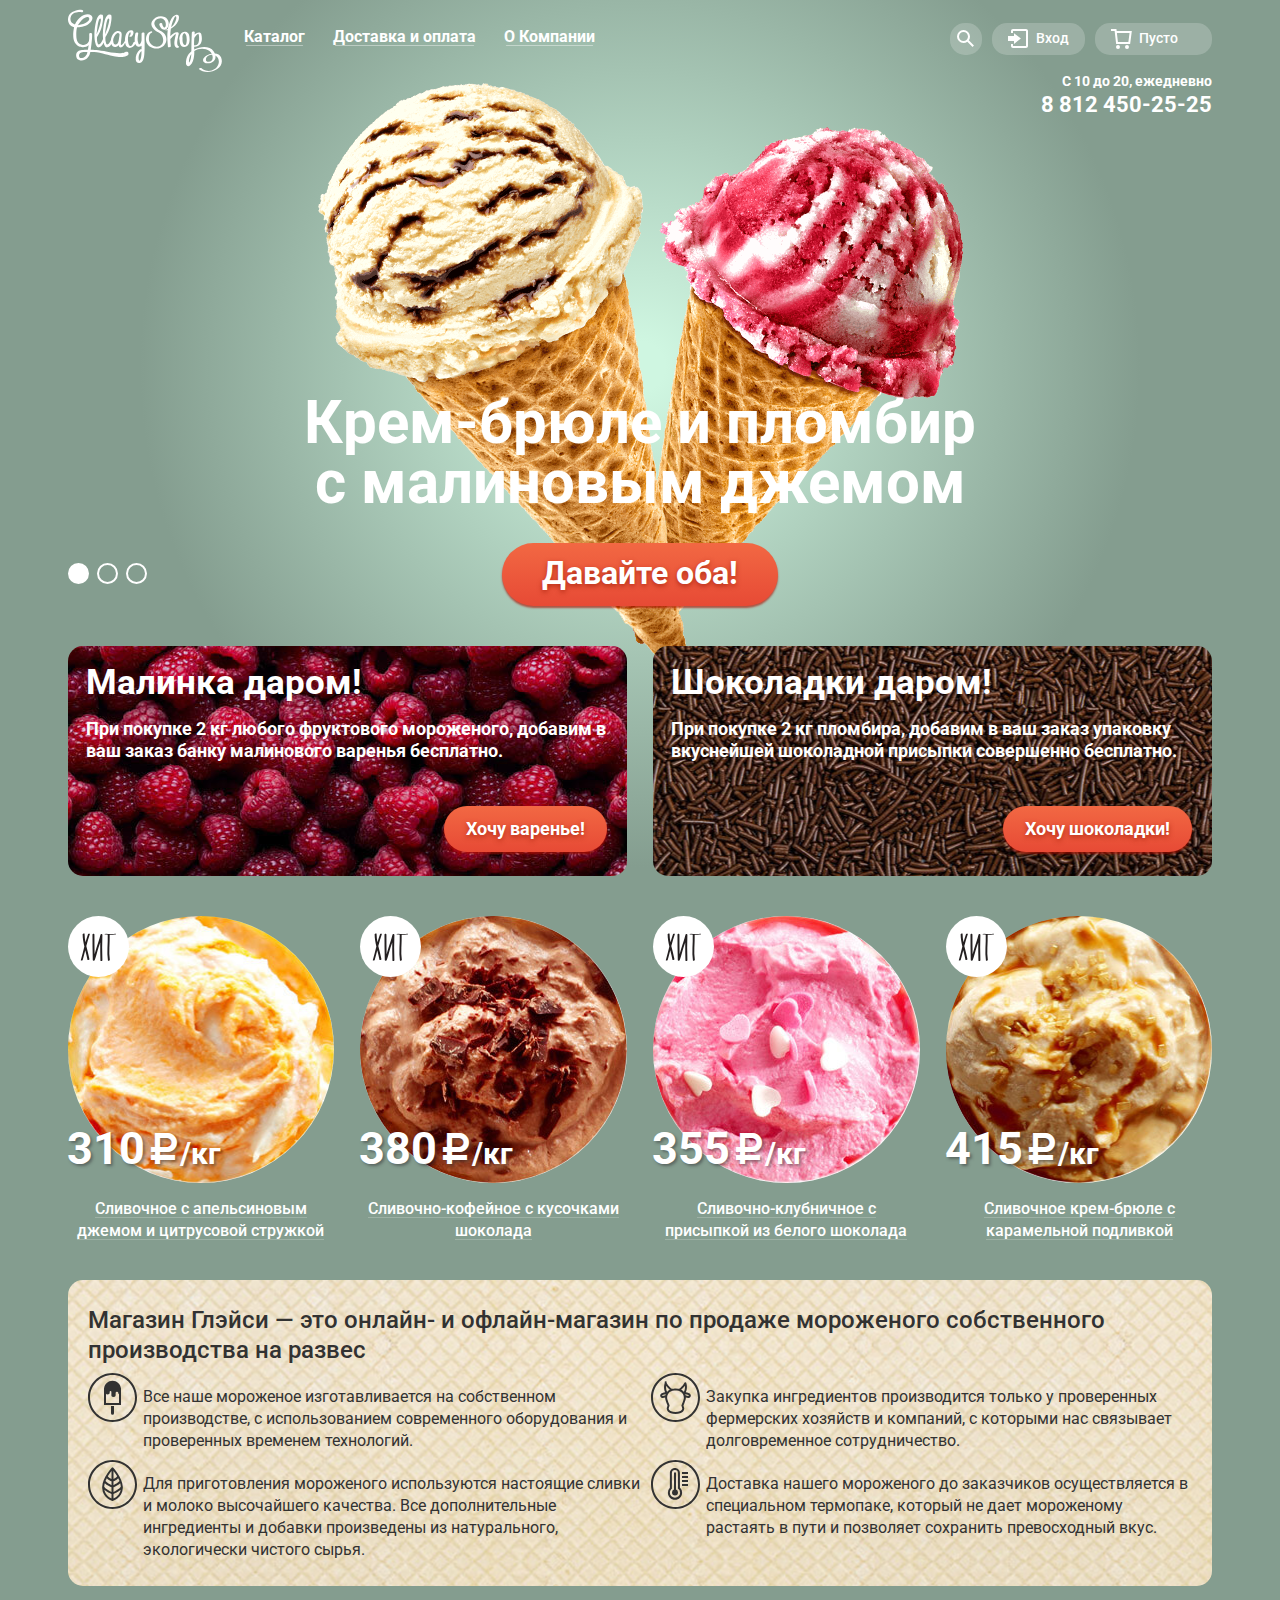
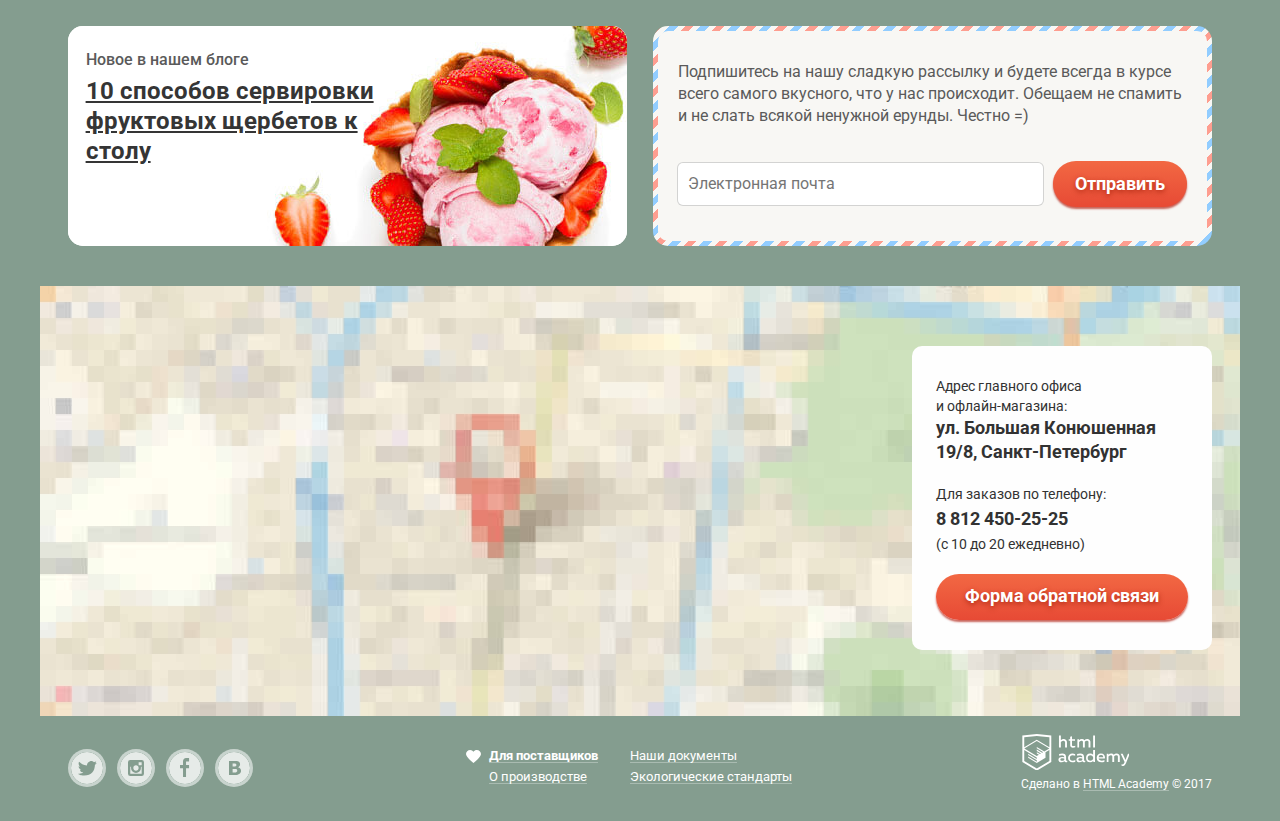
==== commit 9a649957: "Исправлены урлы согласно ТЗ" ====
--- a/index.html
+++ b/index.html
@@ -5,8 +5,7 @@
   <meta charset="utf-8">
   <title>GllacyShop – магазин мороженого</title>
   <link href="https://fonts.googleapis.com/css?family=Roboto:400,500,700&amp;subset=cyrillic" rel="stylesheet">
-  <link rel="stylesheet" href="css/normalize.css">
-  <link rel="stylesheet" href="css/style.css">
+  <link rel="stylesheet" href="dist-css/style.css">
 </head>
 
 <body class="page-green">
@@ -260,10 +259,10 @@
     </div>
 
     <div class="footer__copyright">
-      <a class="footer__copyright-logo" href="http://htmlacademy.ru" target="_blank">
+      <a class="footer__copyright-logo" href="https://htmlacademy.ru/intensive/htmlcss" target="_blank">
         <img src="img/logo-htmlacademy-small.svg" width="111" height="36" alt="HTML Academy">
       </a>
-      <p class="footer__copyright-text">Сделано в <a class="light-link" href="http://htmlacademy.ru" target="_blank">HTML Academy</a> © 2017</p>
+      <p class="footer__copyright-text">Сделано в <a class="light-link" href="https://htmlacademy.ru/intensive/htmlcss" target="_blank">HTML Academy</a> © 2017</p>
     </div>
   </footer>
 
@@ -282,11 +281,11 @@
     </div>
   </section>
 
-  <script src="js/popup-dispatcher.js"></script>
-  <script src="js/promo-bg-changer.js"></script>
-  <script src="js/feedback-modal.js"></script>
+  <script src="dist-js/popup-dispatcher.js"></script>
+  <script src="dist-js/promo-bg-changer.js"></script>
+  <script src="dist-js/feedback-modal.js"></script>
   <script src="https://api-maps.yandex.ru/2.1/?lang=ru_RU"></script>
-  <script src="js/location-map.js"></script>
+  <script src="dist-js/location-map.js"></script>
 </body>
 
 </html>
--- a/dist-css/style.css
+++ b/dist-css/style.css
@@ -0,0 +1,2 @@
+/*! normalize.css v8.0.0 | MIT License | github.com/necolas/normalize.css */html{line-height:1.15;-webkit-text-size-adjust:100%}body{margin:0}h1{font-size:2em;margin:.67em 0}hr{box-sizing:content-box;height:0;overflow:visible}pre{font-family:monospace,monospace;font-size:1em}a{background-color:transparent}abbr[title]{border-bottom:none;text-decoration:underline;text-decoration:underline dotted}b,strong{font-weight:bolder}code,kbd,samp{font-family:monospace,monospace;font-size:1em}small{font-size:80%}sub,sup{font-size:75%;line-height:0;position:relative;vertical-align:baseline}sub{bottom:-.25em}sup{top:-.5em}img{border-style:none}button,input,optgroup,select,textarea{font-family:inherit;font-size:100%;line-height:1.15;margin:0}button,input{overflow:visible}button,select{text-transform:none}[type=button],[type=reset],[type=submit],button{-webkit-appearance:button}[type=button]::-moz-focus-inner,[type=reset]::-moz-focus-inner,[type=submit]::-moz-focus-inner,button::-moz-focus-inner{border-style:none;padding:0}[type=button]:-moz-focusring,[type=reset]:-moz-focusring,[type=submit]:-moz-focusring,button:-moz-focusring{outline:1px dotted ButtonText}fieldset{padding:.35em .75em .625em}legend{box-sizing:border-box;color:inherit;display:table;max-width:100%;padding:0;white-space:normal}progress{vertical-align:baseline}textarea{overflow:auto}[type=checkbox],[type=radio]{box-sizing:border-box;padding:0}[type=number]::-webkit-inner-spin-button,[type=number]::-webkit-outer-spin-button{height:auto}[type=search]{-webkit-appearance:textfield;outline-offset:-2px}[type=search]::-webkit-search-decoration{-webkit-appearance:none}::-webkit-file-upload-button{-webkit-appearance:button;font:inherit}details{display:block}summary{display:list-item}template{display:none}[hidden]{display:none}
+.about-us{margin:38px 2.3% 0;padding:25px 20px;color:#323232;background-color:#efe2c7;background-image:url(../img/waffle-bg.jpg);background-position:50% 50%;border-radius:15px}.about-us__header{margin:0;font-weight:500;font-size:24px;line-height:30px}.about-us__advantages{display:flex;flex-wrap:wrap;margin:0;padding:0;list-style:none;font-weight:400;font-size:16px;line-height:22px}.about-us__advantage{position:relative;box-sizing:border-box;width:50%;padding-top:21px;padding-left:55px}.about-us__advantage:nth-of-type(2n){width:calc(50% - 11px);margin-left:11px}.about-us__advantage::before{content:'';position:absolute;top:8px;left:0;width:49px;height:49px}.about-us__advantage_tech::before{background-image:url(../img/advantage-tech.svg)}.about-us__advantage_cows::before{background-image:url(../img/advantage-cows.svg)}.about-us__advantage_eco::before{background-image:url(../img/advantage-eco.svg)}.about-us__advantage_temp::before{background-image:url(../img/advantage-temp.svg)}.banners{margin-top:40px}.banner{position:relative;box-sizing:border-box;max-width:46.6%;min-height:230px;padding:16px 20px 69px 18px;background-position:50% 50%;border-radius:15px}.banner:nth-of-type(2n+1){margin-right:2.2%;margin-left:2.3%}.banner:nth-of-type(2n){margin-right:2.3%}.banner_raspberry{background-color:#802034;background-image:url(../img/raspberry-bg.jpg)}.banner_chocolate{background-color:#4c2f23;background-image:url(../img/chocolate-bg.jpg)}.banner__header{margin:0;font-weight:700;font-size:35px;line-height:41px}.banner__description{margin:0;margin-top:15px;font-weight:700;font-size:18px;line-height:22px}.banner .promo-button{position:absolute;right:20px;bottom:24px}.basket-form{display:flex;flex-direction:column;align-items:flex-end;box-sizing:border-box;width:539px;padding:14px 14px 20px 16px;color:#323232;background-color:#f8f7f4;border-radius:5px}.basket-form.popup{top:36px;right:0}.basket-form__goods-table{width:100%;font-weight:400;font-size:13px;line-height:16px;border-bottom:1px solid #cacac7}.basket-form__goods-table td{box-sizing:border-box;padding-top:12px;padding-bottom:11px;vertical-align:top}.basket-form__goods-table td:nth-of-type(1){width:20px;padding-top:13px;padding-left:3px}.basket-form__goods-table td:nth-of-type(2){padding-top:4px}.basket-form__goods-table td:nth-of-type(3){padding-left:10px;vertical-align:top}.basket-form__goods-table td:nth-of-type(4){width:120px}.basket-form__goods-table td:nth-of-type(5){width:70px}.basket-form__delete-button{width:11px;height:11px;padding:0;overflow:hidden;color:transparent;background:url(../img/close-small.svg) no-repeat;background-color:transparent;border:none;cursor:pointer}.basket-form__good-image{border-radius:50%}.basket-form__price{color:#999}.basket-form__total-amount{margin:16px 0 14px;font-weight:700;font-size:15px;line-height:18px}.columns-container{display:flex;flex-wrap:wrap;margin-top:40px}.blog-news{position:relative;z-index:0;box-sizing:border-box;width:46.6%;min-height:220px;margin-right:2.2%;margin-left:2.3%;padding:10px 18px;overflow:hidden;background-color:#fff;border-radius:15px}.blog-news__header{margin:13px 0 5px;font-weight:500;font-size:16px;line-height:22px;color:#5a5a5a}.blog-news__size-container{max-width:300px}.blog-news__post-title{font-weight:700;font-size:24px;line-height:30px;color:#353535;background-color:rgba(255,255,255,.8)}.blog-news__post-img{position:absolute;top:0;right:0;z-index:-1}body{min-width:900px;max-width:1200px;margin:0 auto;font-size:16px;font-family:Roboto,Arial,sans-serif;color:#fff;-webkit-font-smoothing:antialiased;-moz-osx-font-smoothing:grayscale}.page-green{background-color:#849d8f}.page-blue{background-color:#8996a6}.page-red{background-color:#9d8b84}.breadcrumbs{margin-top:20px}.breadcrumbs__list{display:flex;margin:0;padding:0;list-style:none}.breadcrumbs__item:not(:last-of-type)::after{content:'»';margin:0 6px}.breadcrumbs__link{display:inline-block;height:20px;font-weight:400;font-size:14px;line-height:16px}.catalog-filter{margin:10px 2.3% 0 2.3%;font-weight:500;font-size:16px;line-height:18px}.catalog-filter__row{display:flex;flex-wrap:wrap;justify-content:space-between;align-items:flex-start;width:860px}.catalog-filter button,.catalog-filter fieldset{box-sizing:border-box;height:36px;margin:0;margin-top:38px;border-radius:20px}.catalog-filter fieldset{position:relative;padding:0 16px;background-color:rgba(248,247,244,.2);border:none}.catalog-filter fieldset:not(:last-child){margin-right:15px}.catalog-filter__sort-set{width:193px}.catalog-filter__sort-set select{flex-shrink:0;width:100%;height:100%;font-weight:500;font-size:16px;line-height:18px;color:#fff;background:url(../img/icon-down-dir.svg) 100%/7% no-repeat;background-color:transparent;border:none;-webkit-appearance:none;-moz-appearance:none;appearance:none}.catalog-filter__sort-set select::-ms-expand{display:none}.catalog-filter__sort-set select:focus,.catalog-filter__sort-set select:hover{color:#323232;background:url(../img/icon-down-dir-dark.svg) 100%/7% no-repeat;outline:0}.catalog-filter__price-set{min-width:218px}.catalog-filter__price-range{display:flex;align-items:center;width:100%;height:4px;background-color:rgba(248,247,244,.5)}.catalog-filter__price-range::after{content:'';display:block;flex-grow:1;order:1;height:100%;background-color:#f8f7f4}.catalog-filter__price-range label:first-of-type{order:0;margin-left:18px}.catalog-filter__price-range label:last-of-type{order:2;margin-right:50px}.catalog-filter__price-range label{display:block;box-sizing:border-box;width:20px;height:20px;background-color:#ababab;border:8px solid #fff;border-radius:50%}.catalog-filter__price-range input:focus+label,.catalog-filter__price-range input:hover+label{box-shadow:0 0 0 1px #fff}.catalog-filter__fatness-set,.catalog-filter__fillers-set{flex-grow:1}.catalog-filter__flex-wrapper{display:flex;justify-content:space-between;align-items:center;height:100%}.catalog-filter__checkable+label{position:relative;padding-left:32px;opacity:.8;-ms-user-select:none;user-select:none}.catalog-filter__checkable:focus+label,.catalog-filter__checkable:hover+label{opacity:1}.catalog-filter__checkable:disabled+label{opacity:.4}.catalog-filter__checkable+label::before{content:'';position:absolute;top:-1px;left:0;background-size:cover}.catalog-filter__checkable[type=radio]+label::before{width:22px;height:22px;background-image:url(../img/radio-off.svg)}.catalog-filter__checkable[type=radio]:checked+label::before{background-image:url(../img/radio-on.svg)}.catalog-filter__checkable[type=checkbox]+label::before{width:20px;height:20px;background-image:url(../img/checkbox-off.svg)}.catalog-filter__checkable[type=checkbox]:checked+label::before{width:24px;height:20px;background-image:url(../img/checkbox-on.svg)}.catalog-filter button{padding:0 27px;font:inherit;color:#fff;background-color:rgba(255,255,255,.2);border:2px solid #fff}.catalog-filter button:focus,.catalog-filter button:hover{color:#323232;background-color:#fff;outline:0}.catalog-filter button:active{color:#323232;background-color:#ededed;outline:0}.catalog-filter__legend{position:absolute;top:-23px;width:300px;font-weight:500;font-size:14px;line-height:16px}.catalog-filter legend,.catalog-filter output{float:left}@font-face{font-weight:700;font-family:'Custom Rouble';font-style:normal;src:url(../font/customrouble.woff2) format('woff2'),url(../font/customrouble.woff) format('woff')}.catalog-list{display:flex;flex-wrap:wrap;align-items:flex-start;margin:0;margin-top:3px;padding:0;list-style:none}.catalog-item{position:relative;width:22.2%;margin-top:37px;margin-left:2.2%}.catalog-item:nth-child(4n+1){margin-left:2.3%}.catalog-item:nth-child(4n){margin-right:2.3%}.catalog-item__popup{position:absolute;top:-6px;right:-5%;bottom:calc(-8% - 55px);left:-5%;z-index:-1;display:none;flex-direction:column;background-color:rgba(255,255,255,.2);border-radius:10px;box-shadow:0 0 15px 0 rgba(0,0,0,.1)}.catalog-item:hover,.catalog-item_infocus{z-index:1}.catalog-item:hover .catalog-item__popup,.catalog-item_infocus .catalog-item__popup{display:flex}.catalog-item__popup .promo-button{align-self:center;margin-top:auto;margin-bottom:8%;padding:0 5%}.catalog-item__link{display:flex;flex-direction:column;color:#fff;text-decoration:none}.catalog-item_bestseller .catalog-item__link::before{content:'';position:absolute;top:0;left:0;width:61px;height:61px;background-image:url(../img/bestseller-label.svg)}.catalog-item__title{order:1;margin-top:23px;text-align:center}.catalog-item__link h3{display:inline;margin:0;font-weight:500;font-size:16px;line-height:22px;background-image:linear-gradient(to right,rgba(255,255,255,.2),rgba(255,255,255,.2));background-repeat:repeat-x;background-position:0 1.15em;background-size:5px 1px}.catalog-item__link img{width:100%;height:100%;border-radius:50%}.catalog-item__link p{margin:0;margin-top:-60px;margin-left:-1px;font-weight:700;font-size:45px;text-shadow:2px 2px 3px rgba(49,50,53,.5)}.catalog-item__rouble{padding-left:4px;font-size:36px;font-family:'Custom Rouble';vertical-align:2px}.catalog-item__weight-unit{font-weight:700;font-size:30px}.catalog-menu{padding:5px 0;font-weight:400;font-size:14px;line-height:16px;color:#323232;white-space:nowrap;background-color:#f8f7f4;border-radius:5px}.catalog-menu.popup{top:39px;left:-5px}.catalog-menu__list{margin:0;padding:0;list-style:none}.catalog-menu__item{margin-bottom:3px}.catalog-menu__list::before{content:'';display:block;height:1px;margin:6px 6px 3px 6px;background-color:#d1d0ce}.catalog-menu__link{display:block;box-sizing:border-box;height:28px;padding:6px 20px;color:#323232;text-decoration:none}.catalog-menu__link:focus,.catalog-menu__link:hover{background-color:#fbded7;outline:0}.catalog-menu__link:active{background-color:#f6b5a5}.catalog-menu__link_current,.catalog-menu__link_current:active,.catalog-menu__link_current:focus,.catalog-menu__link_current:hover{color:#fff;background-color:#d07058;cursor:default}.catalog-menu__link b{font-weight:700}.feedback{display:none}.feedback.feedback_shown{display:block}.feedback__mask-overlay{position:fixed;top:0;left:0;z-index:1;width:100%;height:100%;background-color:#000;opacity:.3}.feedback__window{position:fixed;top:50%;left:50%;z-index:2;box-sizing:border-box;min-width:477px;padding:25px;padding-top:16px;color:#323232;background-color:#f8f7f4;border-radius:15px;transform:translate(-50%,-50%)}.feedback__window form{display:flex;flex-direction:column;align-items:flex-start}.feedback input{width:265px;margin-bottom:22px}.feedback textarea{align-self:stretch;min-width:427px;min-height:153px;margin-bottom:26px}.feedback button{align-self:flex-end}.feedback__tagline{margin:0;margin-bottom:20px;font-weight:500;font-size:24px;line-height:28px}.feedback__close-btn{position:absolute;top:15px;right:15px;width:18px;height:17px;background-color:transparent;background-image:url(../img/close-big.svg);background-repeat:no-repeat;border:none;cursor:pointer}.footer{display:flex;justify-content:space-between;align-items:center;margin:0 2.3%;padding:23px 0}.footer__bordered{border-top:1px solid rgba(255,255,255,.3)}.footer__menu{display:flex;flex-grow:1;flex-direction:column;flex-wrap:wrap;align-content:center;align-items:flex-start;height:45px;padding-top:3px;padding-right:25px}.footer__menu-link{position:relative;margin-bottom:3px;margin-left:32px;font-weight:400;font-size:13px;line-height:18px}.footer__menu-link_heart{font-weight:700}.footer__menu-link_heart::before{content:'';position:absolute;top:3px;left:-23px;width:15px;height:13px;background-image:url(../img/heart-icon.svg)}.footer__copyright{margin-top:-5px;margin-bottom:5px;font-weight:400;font-size:12px;line-height:18px}.footer__copyright-logo{margin-left:-3px}.footer__copyright-text{margin:0}.header{padding:0 2.3%}.header__main-row,.header__sub-row{display:flex}.header__main-row{align-items:center}.header__sub-row{height:40px}.header__contact-info{margin-top:-4px;margin-left:auto;text-align:right}.header__working-hours{margin:0;font-weight:700;font-size:14px;line-height:16px}.header__contact-tel{margin:0;margin-top:4px;font-weight:700;font-size:22px;line-height:24px}.visually-hidden{position:absolute;width:1px;height:1px;margin:-1px;padding:0;overflow:hidden;border:0;clip:rect(0 0 0 0)}.dark-link,.light-link{text-decoration:none;background-repeat:repeat-x;background-position:0 1.15em;background-size:5px 1px}.dark-link:focus,.dark-link:hover,.light-link:focus,.light-link:hover{outline:0}.dark-link{color:#323232;background-image:linear-gradient(to right,rgba(50,50,50,.3),rgba(50,50,50,.3))}.dark-link:focus,.dark-link:hover{color:#e84d37;background-image:linear-gradient(to right,rgba(232,77,55,.3),rgba(232,77,55,.3))}.light-link{color:#fff;background-image:linear-gradient(to right,rgba(255,255,255,.3),rgba(255,255,255,.3))}.light-link:focus,.light-link:hover{color:#ffbc9e;background-image:linear-gradient(to right,rgba(255,188,158,.3),rgba(255,188,158,.3))}.location-map{position:relative;margin-top:40px}.location-map__container{width:100%;height:430px;background:#e4e1d4 url(../img/map-bg.jpg) 50% 50% no-repeat}.location-map__overlay{position:absolute;top:60px;right:2.3%;box-sizing:border-box;width:300px;padding:30px 24px;font-weight:400;font-size:14px;line-height:20px;color:#323232;background-color:#fefefe;border-radius:10px}.location-map__address,.location-map__tel{margin:0;margin-bottom:20px}.location-map__address b{font-size:18px;line-height:24px}.location-map__tel b{font-size:18px;line-height:30px}.location-map__overlay .promo-button{width:100%}.login-form{padding:22px 18px 20px 20px;background-color:#f8f7f4;border-radius:5px}.login-form.popup{top:36px;right:-2px}.login-form .text-input{width:239px;margin-bottom:20px}.login-form__links{position:absolute;right:0;bottom:0;display:flex;flex-direction:column;align-items:flex-start;margin:0 19px 20px}.login-form__link{margin-bottom:5px;font-weight:400;font-size:13px;line-height:16px}.logo{margin-top:9px}.main-container__header{margin:2px 2.3% 0;font-weight:700;font-size:35px;line-height:41px}.main-menu{margin-right:auto;margin-left:8px;font-weight:700;line-height:18px}.main-menu__list{display:flex;flex-wrap:wrap;margin:0;padding:0;list-style:none}.main-menu__item{padding-bottom:6px}.main-menu__link{display:block;box-sizing:border-box;height:32px;margin:0 14px;margin-top:3px;padding-top:7px;color:#fff;text-decoration:none;white-space:nowrap;background-image:linear-gradient(to right,rgba(255,255,255,.4),rgba(255,255,255,.4));background-repeat:repeat-x;background-position:0 1.5em;background-size:5px 1px;border-radius:15px}.main-menu__link.hover,.main-menu__link:active,.main-menu__link:focus,.main-menu__link:hover,.main-menu__link_current{margin:0;margin-top:3px;padding-right:14px;padding-left:14px;color:#333;background-color:#f7f6f3;background-image:none;outline:0}.main-menu__link:active{background-color:#ededed;box-shadow:inset 0 2px 1px 0 #696969}.main-menu__link_current{color:#fff;background-color:#d07058}.pagination{display:flex;justify-content:flex-end;margin:81px 2.3% 30px 2.3%;font-weight:500;font-size:16px;line-height:18px;color:#fff;counter-reset:pages}.pagination__list{display:flex;margin:0 16px;padding:0;list-style:none}.pagination__item:not(:last-of-type){margin-right:3px}.pagination__next,.pagination__prev{color:#fff;text-decoration:none}.pagination__next::before,.pagination__prev::before{content:url(../img/icon-right-small.svg);display:inline-block;padding-top:6px}.pagination__prev::before{transform:scaleX(-1)}.pagination__next_disabled,.pagination__prev_disabled{opacity:.2}.pagination__link{display:flex;justify-content:center;align-items:center;width:26px;height:26px;text-align:center;color:#fff;text-decoration:none;border-radius:50%;counter-increment:pages}.pagination__link::before{content:counter(pages)}.pagination__link:focus,.pagination__link:hover{background-color:rgba(255,255,255,.2);outline:0}.pagination__link:active,.pagination__link_current,.pagination__link_current:focus,.pagination__link_current:hover{color:#323232;background-color:#fff;outline:0}.popup-container{position:relative}.popup{position:absolute;z-index:1;box-shadow:0 20px 20px 0 rgba(0,0,0,.4)}.popup::before{content:'';position:absolute;top:-4px;left:0;width:100%;height:4px}.promo-button{font:inherit;font-weight:700;text-align:center;color:#fff;text-decoration:none;white-space:nowrap;text-shadow:0 2px 5px rgba(160,32,11,.76);background-image:linear-gradient(to top,#e74a35,#f26843);border:none;box-shadow:0 2px 2px 0 rgba(172,16,0,.64)}a.promo-button{display:inline-block}.promo-button:focus,.promo-button:hover{background-image:linear-gradient(to top,#ec6f5e,#f58669);outline:0;box-shadow:0 2px 2px 0 rgba(172,16,0,.64)}.promo-button:active{background-image:linear-gradient(to top,#e1613e,#d74632);box-shadow:inset 0 2px 2px 0 #942718}.promo-button_medium{box-sizing:border-box;height:46px;padding:0 22px;font-size:18px;line-height:24px;border-radius:30px}a.promo-button_medium{padding-top:10px}.promo-button_large{box-sizing:border-box;height:63px;padding:0 40px;padding-bottom:3px;font-size:32px;line-height:44px;border-radius:40px}.promo{position:relative}.promo__slider-input{position:absolute;bottom:20px}.promo__slider-controls{position:absolute;bottom:20px;z-index:1;display:flex;margin-left:calc(2.3% - 2px);padding:2px;border-radius:12px}.promo__slider-control{box-sizing:border-box;width:21px;height:21px;overflow:hidden;color:transparent;border:2px solid #fff;border-radius:50%;cursor:pointer;user-select:none}.promo__slider-control:not(:last-of-type){margin-right:8px}#promo-slider-1:hover~.promo__slider-controls label:nth-child(1),#promo-slider-2:hover~.promo__slider-controls label:nth-child(2),#promo-slider-3:hover~.promo__slider-controls label:nth-child(3){background-color:rgba(248,247,244,.4)}.promo__slider-input:active~.promo__slider-controls,.promo__slider-input:focus~.promo__slider-controls{box-shadow:0 0 0 2px rgba(255,255,255,.4)}#promo-slider-1:checked~.promo__slider-controls label:nth-child(1),#promo-slider-2:checked~.promo__slider-controls label:nth-child(2),#promo-slider-3:checked~.promo__slider-controls label:nth-child(3){background-color:#fff}.promo-slide{position:relative;display:none;flex-direction:column;align-items:center;margin:0 auto}#promo-slider-1:checked~.promo__slides .promo-slide:nth-child(1),#promo-slider-2:checked~.promo__slides .promo-slide:nth-child(2),#promo-slider-3:checked~.promo__slides .promo-slide:nth-child(3){display:flex}.promo-slide::before{content:'';position:absolute;top:-250px;left:0;z-index:-1;width:100%;height:1000px}#promo-slider-1:checked~.promo__slides .promo-slide:nth-child(1)::before{background-image:radial-gradient(circle 500px,#cff6e1 5%,rgba(132,157,143,.8))}#promo-slider-2:checked~.promo__slides .promo-slide:nth-child(2)::before{background-image:radial-gradient(circle 500px,#d6ebfc 5%,rgba(137,150,166,.8))}#promo-slider-3:checked~.promo__slides .promo-slide:nth-child(3)::before{background-image:radial-gradient(circle 500px,#fae4db 5%,rgba(157,139,132,.8))}.promo-slide__image{z-index:-1;align-self:stretch;height:276px}.promo-slide__image img{display:block;height:auto;margin:-34px auto 0}.promo-slide__tagline{order:1;max-width:700px;font-weight:700;font-size:60px;line-height:60px;text-align:center}.promo-slide .promo-button{order:2;margin-top:30px}.search-form{padding:21px 16px;background-color:#f8f7f4;border-radius:5px}.search-form.popup{top:36px;right:0}.search-form .text-input{width:309px}.social__list{display:flex;margin:0;padding:0;list-style:none}.social__item:not(:last-child){margin-right:11px}.social__link{display:block;width:32px;height:32px;margin:3px;overflow:hidden;background-repeat:no-repeat;border-radius:50%;box-shadow:0 0 0 3px rgba(255,255,255,.7);opacity:.8}.social__link:focus,.social__link:hover{opacity:1}.social__link:active{filter:brightness(.9)}.social__link_twitter{background-image:url(../img/social-twitter.svg)}.social__link_instagram{background-image:url(../img/social-instagram.svg)}.social__link_fb{background-image:url(../img/social-fb.svg)}.social__link_vk{background-image:url(../img/social-vk.svg)}.subscribe{display:flex;box-sizing:border-box;width:46.6%;padding:5px;background-image:repeating-linear-gradient(-45deg,#f8f7f4 0,#f8f7f4 5px,#92cdff 5px,#92cdff 11px,#f8f7f4 11px,#f8f7f4 16px,#fe9e90 16px,#fe9e90 22px);border-radius:15px}.subscribe__inner-container{display:flex;flex-direction:column;width:100%;padding:30px 20px;font-weight:400;font-size:16px;line-height:22px;color:#5a5a5a;background-color:#f8f7f4;border-radius:10px}.subscribe__promo{margin:0}.subscribe form{display:flex;align-items:center;margin-top:auto;margin-bottom:4px}.subscribe .text-input{flex-grow:1;font-size:16px}.subscribe button{margin-left:10px}.text-input{box-sizing:border-box;height:42px;padding:5px 10px;font:inherit;font-weight:700;font-size:14px;line-height:24px;color:#323232;border:none;border-radius:5px;box-shadow:0 0 0 1px #d3d3d2}.text-input:hover{box-shadow:0 0 0 2px #c7c6c5}.text-input:focus{outline:0;box-shadow:0 0 0 2px #8fbdec}.text-input:placeholder-shown{font-weight:400;color:#999}.user-menu{display:flex;flex-wrap:wrap;justify-content:flex-end;max-width:400px;font-weight:500;font-size:14px;line-height:16px}.user-menu__item{margin-left:10px}.user-menu__link{position:relative;display:block;box-sizing:border-box;height:32px;padding:7px 16px;color:#fff;text-decoration:none;background-color:rgba(255,255,255,.2);border-radius:15px}.user-menu__link_search svg{position:absolute;top:7px;left:7px}.user-menu__link_basket,.user-menu__link_login{padding-left:44px}.user-menu__link_basket svg,.user-menu__link_login svg{position:absolute;top:6px;left:16px}.user-menu__link_basket{min-width:117px;cursor:default}.user-menu__link_basket::before{content:'Пусто'}.user-menu__link_hoverable.hover,.user-menu__link_hoverable:focus,.user-menu__link_hoverable:hover{color:#323232;background-color:#f8f7f4;outline:0}.user-menu__link_hoverable.hover path,.user-menu__link_hoverable:focus path,.user-menu__link_hoverable:hover path{fill:#323232}.user-menu__link_basket-full{color:#323232;background-color:#f8f7f4;cursor:pointer}.user-menu__link_basket-full::before{content:attr(data-count) ' ' attr(data-unit)}.user-menu__link_basket-full:active,.user-menu__link_hoverable:active{background-color:#ededed;box-shadow:inset 0 2px 1px 0 #696969}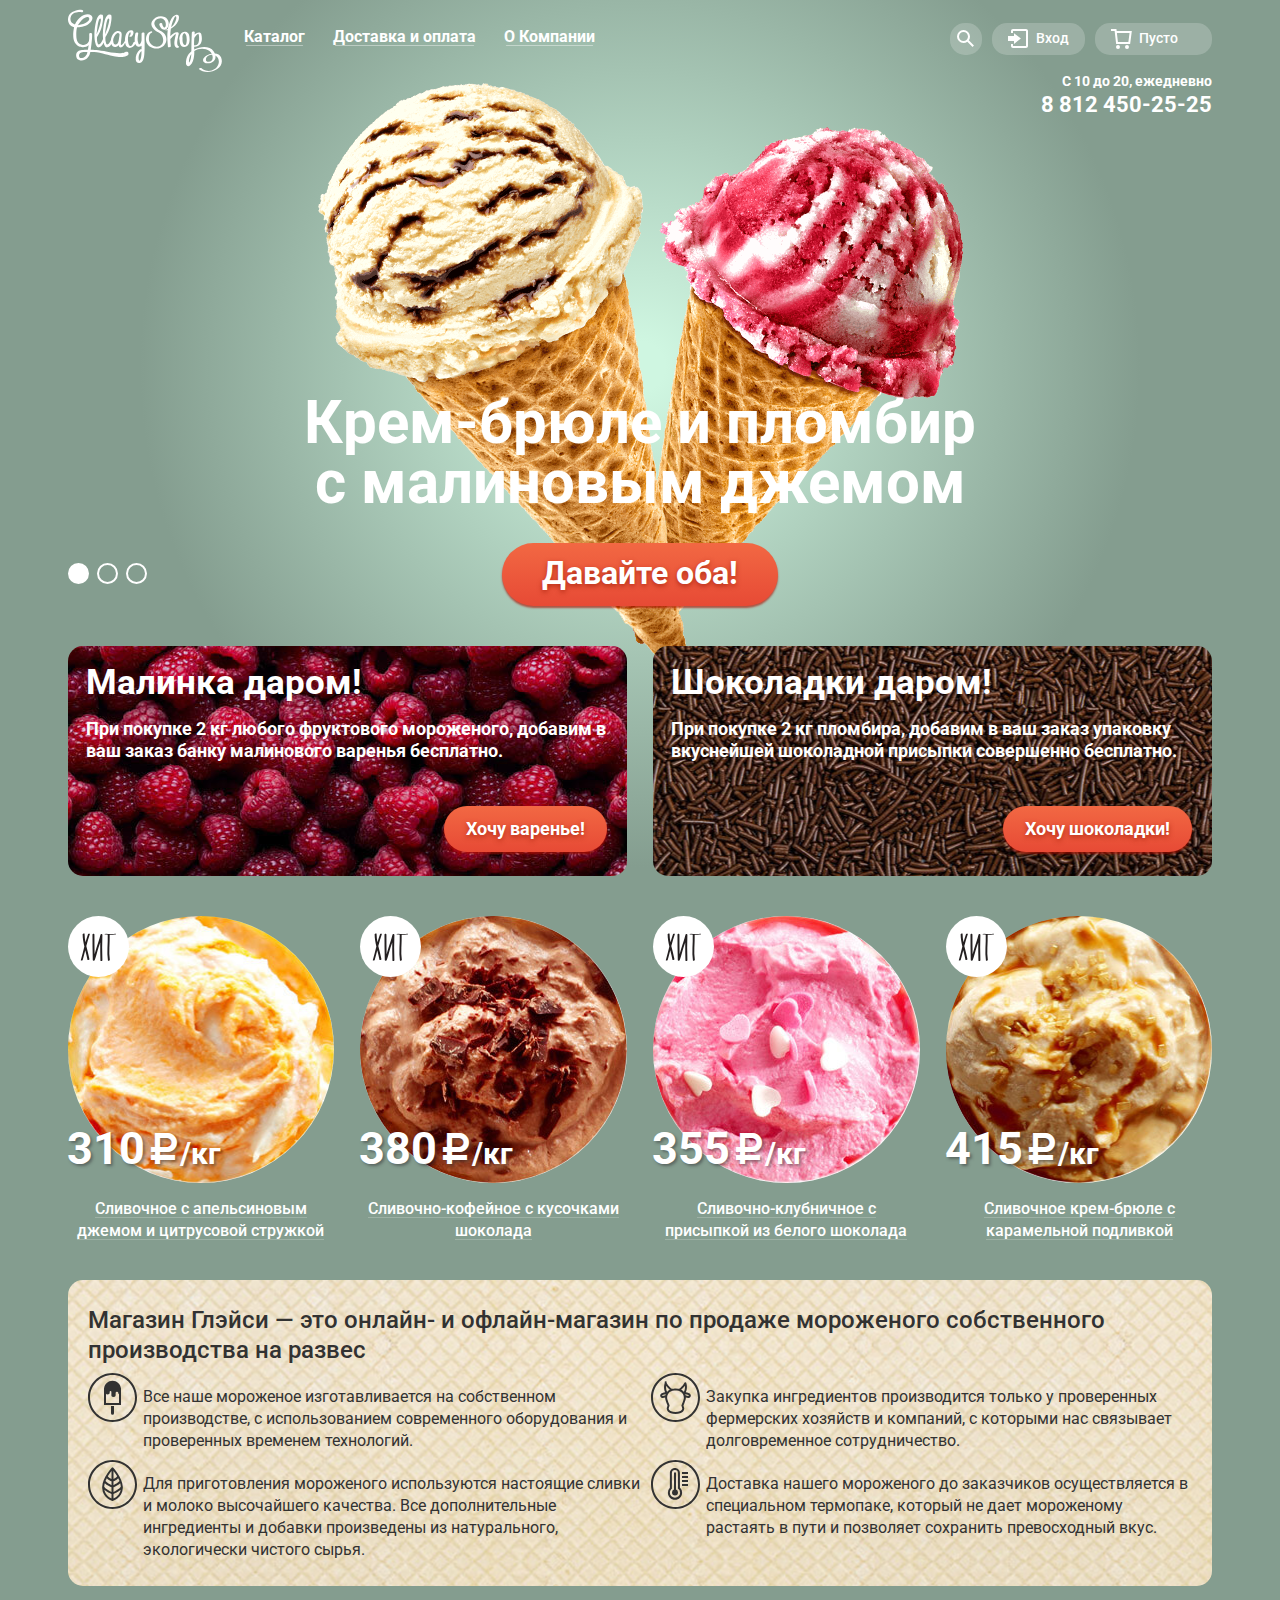
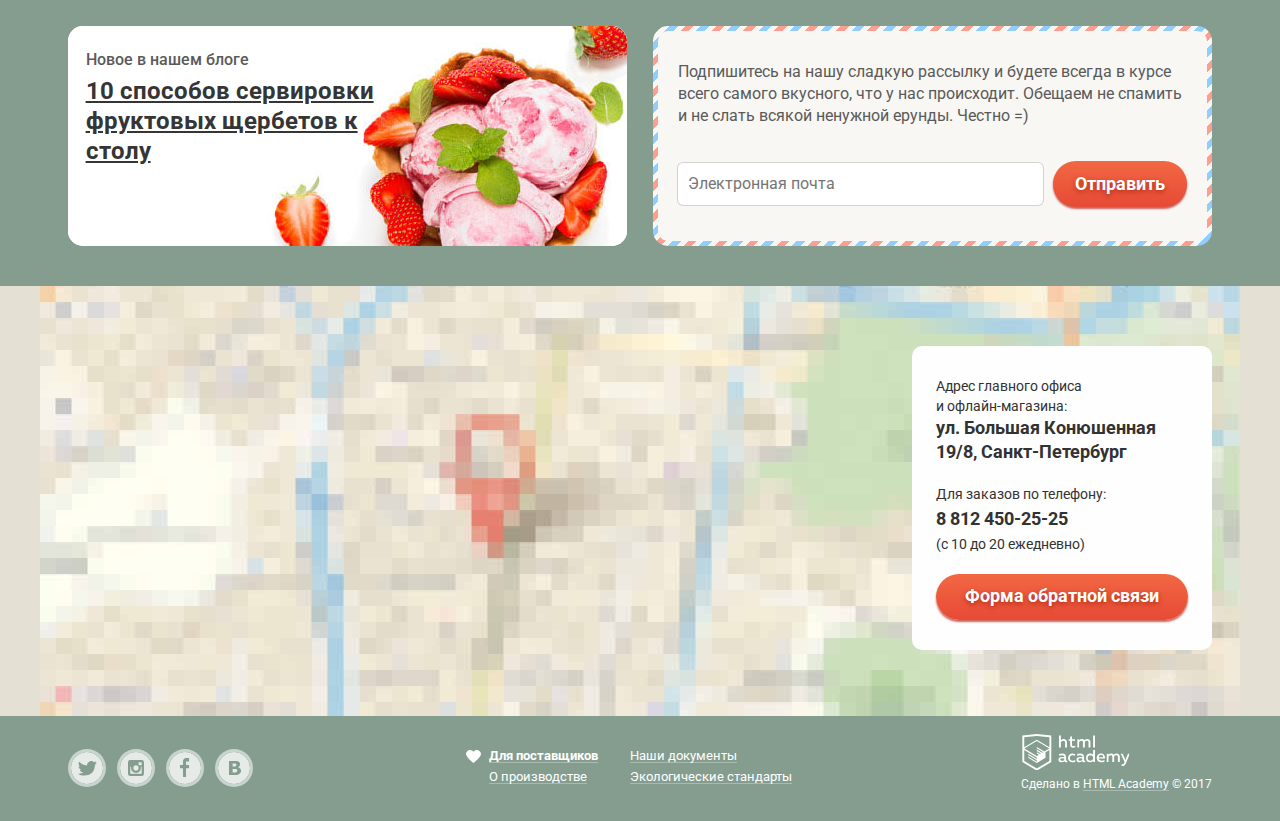
==== commit daa36547: "Фикс работы без js" ====
--- a/index.html
+++ b/index.html
@@ -51,7 +51,7 @@
       <nav class="user-menu">
         <h2 class="visually-hidden">Меню персонального раздела</h2>
         <div class="user-menu__item popup-container">
-          <a class="user-menu__link user-menu__link_hoverable user-menu__link_search" href="#">
+          <a class="user-menu__link user-menu__link_hoverable user-menu__link_search" href="search.html" onclick="event.preventDefault();">
             <svg xmlns="http://www.w3.org/2000/svg" width="17" height="17" viewBox="0 0 17 17"><path fill="#FFF" d="M16.958 15.527L11.75 10.32A6.455 6.455 0 0 0 13 6.5 6.5 6.5 0 1 0 6.5 13a6.465 6.465 0 0 0 3.839-1.263l5.205 5.204 1.414-1.414zM6.5 11C4.019 11 2 8.981 2 6.5S4.019 2 6.5 2 11 4.019 11 6.5 8.981 11 6.5 11z"/></svg>
             <span class="visually-hidden">Поиск</span>
           </a>
@@ -63,7 +63,7 @@
           </section>
         </div>
         <div class="user-menu__item popup-container">
-          <a class="user-menu__link user-menu__link_hoverable user-menu__link_login" href="#">
+          <a class="user-menu__link user-menu__link_hoverable user-menu__link_login" href="login.html" onclick="event.preventDefault();">
             <svg xmlns="http://www.w3.org/2000/svg" width="21" height="19" viewBox="0 0 21 19"><g fill="#FFF"><path d="M6 14.875L12.917 9.5 6 4.125v2.917H-.042v4.917H6z"/><path d="M18 0H5C3.9 0 3 .9 3 2v2h2V2h13v15H5v-2H3v2c0 1.1.9 2 2 2h13c1.1 0 2-.9 2-2V2c0-1.1-.9-2-2-2z"/></g></svg>
             Вход
           </a>
@@ -235,7 +235,7 @@
       <div class="location-map__overlay">
         <p class="location-map__address">Адрес главного офиса<br>и офлайн-магазина:<br><b>ул. Большая Конюшенная 19/8, Санкт-Петербург</b></p>
         <p class="location-map__tel">Для заказов по телефону:<br><b>8 812 450-25-25</b><br>(с 10 до 20 ежедневно)</p>
-        <a class="promo-button promo-button_medium" id="feedback-button">Форма обратной связи</a>
+        <a class="promo-button promo-button_medium" id="feedback-button" href="feedback.html">Форма обратной связи</a>
       </div>
     </section>
   </main>
--- a/dist-css/style.css
+++ b/dist-css/style.css
@@ -1,2 +1,2 @@
 /*! normalize.css v8.0.0 | MIT License | github.com/necolas/normalize.css */html{line-height:1.15;-webkit-text-size-adjust:100%}body{margin:0}h1{font-size:2em;margin:.67em 0}hr{box-sizing:content-box;height:0;overflow:visible}pre{font-family:monospace,monospace;font-size:1em}a{background-color:transparent}abbr[title]{border-bottom:none;text-decoration:underline;text-decoration:underline dotted}b,strong{font-weight:bolder}code,kbd,samp{font-family:monospace,monospace;font-size:1em}small{font-size:80%}sub,sup{font-size:75%;line-height:0;position:relative;vertical-align:baseline}sub{bottom:-.25em}sup{top:-.5em}img{border-style:none}button,input,optgroup,select,textarea{font-family:inherit;font-size:100%;line-height:1.15;margin:0}button,input{overflow:visible}button,select{text-transform:none}[type=button],[type=reset],[type=submit],button{-webkit-appearance:button}[type=button]::-moz-focus-inner,[type=reset]::-moz-focus-inner,[type=submit]::-moz-focus-inner,button::-moz-focus-inner{border-style:none;padding:0}[type=button]:-moz-focusring,[type=reset]:-moz-focusring,[type=submit]:-moz-focusring,button:-moz-focusring{outline:1px dotted ButtonText}fieldset{padding:.35em .75em .625em}legend{box-sizing:border-box;color:inherit;display:table;max-width:100%;padding:0;white-space:normal}progress{vertical-align:baseline}textarea{overflow:auto}[type=checkbox],[type=radio]{box-sizing:border-box;padding:0}[type=number]::-webkit-inner-spin-button,[type=number]::-webkit-outer-spin-button{height:auto}[type=search]{-webkit-appearance:textfield;outline-offset:-2px}[type=search]::-webkit-search-decoration{-webkit-appearance:none}::-webkit-file-upload-button{-webkit-appearance:button;font:inherit}details{display:block}summary{display:list-item}template{display:none}[hidden]{display:none}
-.about-us{margin:38px 2.3% 0;padding:25px 20px;color:#323232;background-color:#efe2c7;background-image:url(../img/waffle-bg.jpg);background-position:50% 50%;border-radius:15px}.about-us__header{margin:0;font-weight:500;font-size:24px;line-height:30px}.about-us__advantages{display:flex;flex-wrap:wrap;margin:0;padding:0;list-style:none;font-weight:400;font-size:16px;line-height:22px}.about-us__advantage{position:relative;box-sizing:border-box;width:50%;padding-top:21px;padding-left:55px}.about-us__advantage:nth-of-type(2n){width:calc(50% - 11px);margin-left:11px}.about-us__advantage::before{content:'';position:absolute;top:8px;left:0;width:49px;height:49px}.about-us__advantage_tech::before{background-image:url(../img/advantage-tech.svg)}.about-us__advantage_cows::before{background-image:url(../img/advantage-cows.svg)}.about-us__advantage_eco::before{background-image:url(../img/advantage-eco.svg)}.about-us__advantage_temp::before{background-image:url(../img/advantage-temp.svg)}.banners{margin-top:40px}.banner{position:relative;box-sizing:border-box;max-width:46.6%;min-height:230px;padding:16px 20px 69px 18px;background-position:50% 50%;border-radius:15px}.banner:nth-of-type(2n+1){margin-right:2.2%;margin-left:2.3%}.banner:nth-of-type(2n){margin-right:2.3%}.banner_raspberry{background-color:#802034;background-image:url(../img/raspberry-bg.jpg)}.banner_chocolate{background-color:#4c2f23;background-image:url(../img/chocolate-bg.jpg)}.banner__header{margin:0;font-weight:700;font-size:35px;line-height:41px}.banner__description{margin:0;margin-top:15px;font-weight:700;font-size:18px;line-height:22px}.banner .promo-button{position:absolute;right:20px;bottom:24px}.basket-form{display:flex;flex-direction:column;align-items:flex-end;box-sizing:border-box;width:539px;padding:14px 14px 20px 16px;color:#323232;background-color:#f8f7f4;border-radius:5px}.basket-form.popup{top:36px;right:0}.basket-form__goods-table{width:100%;font-weight:400;font-size:13px;line-height:16px;border-bottom:1px solid #cacac7}.basket-form__goods-table td{box-sizing:border-box;padding-top:12px;padding-bottom:11px;vertical-align:top}.basket-form__goods-table td:nth-of-type(1){width:20px;padding-top:13px;padding-left:3px}.basket-form__goods-table td:nth-of-type(2){padding-top:4px}.basket-form__goods-table td:nth-of-type(3){padding-left:10px;vertical-align:top}.basket-form__goods-table td:nth-of-type(4){width:120px}.basket-form__goods-table td:nth-of-type(5){width:70px}.basket-form__delete-button{width:11px;height:11px;padding:0;overflow:hidden;color:transparent;background:url(../img/close-small.svg) no-repeat;background-color:transparent;border:none;cursor:pointer}.basket-form__good-image{border-radius:50%}.basket-form__price{color:#999}.basket-form__total-amount{margin:16px 0 14px;font-weight:700;font-size:15px;line-height:18px}.columns-container{display:flex;flex-wrap:wrap;margin-top:40px}.blog-news{position:relative;z-index:0;box-sizing:border-box;width:46.6%;min-height:220px;margin-right:2.2%;margin-left:2.3%;padding:10px 18px;overflow:hidden;background-color:#fff;border-radius:15px}.blog-news__header{margin:13px 0 5px;font-weight:500;font-size:16px;line-height:22px;color:#5a5a5a}.blog-news__size-container{max-width:300px}.blog-news__post-title{font-weight:700;font-size:24px;line-height:30px;color:#353535;background-color:rgba(255,255,255,.8)}.blog-news__post-img{position:absolute;top:0;right:0;z-index:-1}body{min-width:900px;max-width:1200px;margin:0 auto;font-size:16px;font-family:Roboto,Arial,sans-serif;color:#fff;-webkit-font-smoothing:antialiased;-moz-osx-font-smoothing:grayscale}.page-green{background-color:#849d8f}.page-blue{background-color:#8996a6}.page-red{background-color:#9d8b84}.breadcrumbs{margin-top:20px}.breadcrumbs__list{display:flex;margin:0;padding:0;list-style:none}.breadcrumbs__item:not(:last-of-type)::after{content:'»';margin:0 6px}.breadcrumbs__link{display:inline-block;height:20px;font-weight:400;font-size:14px;line-height:16px}.catalog-filter{margin:10px 2.3% 0 2.3%;font-weight:500;font-size:16px;line-height:18px}.catalog-filter__row{display:flex;flex-wrap:wrap;justify-content:space-between;align-items:flex-start;width:860px}.catalog-filter button,.catalog-filter fieldset{box-sizing:border-box;height:36px;margin:0;margin-top:38px;border-radius:20px}.catalog-filter fieldset{position:relative;padding:0 16px;background-color:rgba(248,247,244,.2);border:none}.catalog-filter fieldset:not(:last-child){margin-right:15px}.catalog-filter__sort-set{width:193px}.catalog-filter__sort-set select{flex-shrink:0;width:100%;height:100%;font-weight:500;font-size:16px;line-height:18px;color:#fff;background:url(../img/icon-down-dir.svg) 100%/7% no-repeat;background-color:transparent;border:none;-webkit-appearance:none;-moz-appearance:none;appearance:none}.catalog-filter__sort-set select::-ms-expand{display:none}.catalog-filter__sort-set select:focus,.catalog-filter__sort-set select:hover{color:#323232;background:url(../img/icon-down-dir-dark.svg) 100%/7% no-repeat;outline:0}.catalog-filter__price-set{min-width:218px}.catalog-filter__price-range{display:flex;align-items:center;width:100%;height:4px;background-color:rgba(248,247,244,.5)}.catalog-filter__price-range::after{content:'';display:block;flex-grow:1;order:1;height:100%;background-color:#f8f7f4}.catalog-filter__price-range label:first-of-type{order:0;margin-left:18px}.catalog-filter__price-range label:last-of-type{order:2;margin-right:50px}.catalog-filter__price-range label{display:block;box-sizing:border-box;width:20px;height:20px;background-color:#ababab;border:8px solid #fff;border-radius:50%}.catalog-filter__price-range input:focus+label,.catalog-filter__price-range input:hover+label{box-shadow:0 0 0 1px #fff}.catalog-filter__fatness-set,.catalog-filter__fillers-set{flex-grow:1}.catalog-filter__flex-wrapper{display:flex;justify-content:space-between;align-items:center;height:100%}.catalog-filter__checkable+label{position:relative;padding-left:32px;opacity:.8;-ms-user-select:none;user-select:none}.catalog-filter__checkable:focus+label,.catalog-filter__checkable:hover+label{opacity:1}.catalog-filter__checkable:disabled+label{opacity:.4}.catalog-filter__checkable+label::before{content:'';position:absolute;top:-1px;left:0;background-size:cover}.catalog-filter__checkable[type=radio]+label::before{width:22px;height:22px;background-image:url(../img/radio-off.svg)}.catalog-filter__checkable[type=radio]:checked+label::before{background-image:url(../img/radio-on.svg)}.catalog-filter__checkable[type=checkbox]+label::before{width:20px;height:20px;background-image:url(../img/checkbox-off.svg)}.catalog-filter__checkable[type=checkbox]:checked+label::before{width:24px;height:20px;background-image:url(../img/checkbox-on.svg)}.catalog-filter button{padding:0 27px;font:inherit;color:#fff;background-color:rgba(255,255,255,.2);border:2px solid #fff}.catalog-filter button:focus,.catalog-filter button:hover{color:#323232;background-color:#fff;outline:0}.catalog-filter button:active{color:#323232;background-color:#ededed;outline:0}.catalog-filter__legend{position:absolute;top:-23px;width:300px;font-weight:500;font-size:14px;line-height:16px}.catalog-filter legend,.catalog-filter output{float:left}@font-face{font-weight:700;font-family:'Custom Rouble';font-style:normal;src:url(../font/customrouble.woff2) format('woff2'),url(../font/customrouble.woff) format('woff')}.catalog-list{display:flex;flex-wrap:wrap;align-items:flex-start;margin:0;margin-top:3px;padding:0;list-style:none}.catalog-item{position:relative;width:22.2%;margin-top:37px;margin-left:2.2%}.catalog-item:nth-child(4n+1){margin-left:2.3%}.catalog-item:nth-child(4n){margin-right:2.3%}.catalog-item__popup{position:absolute;top:-6px;right:-5%;bottom:calc(-8% - 55px);left:-5%;z-index:-1;display:none;flex-direction:column;background-color:rgba(255,255,255,.2);border-radius:10px;box-shadow:0 0 15px 0 rgba(0,0,0,.1)}.catalog-item:hover,.catalog-item_infocus{z-index:1}.catalog-item:hover .catalog-item__popup,.catalog-item_infocus .catalog-item__popup{display:flex}.catalog-item__popup .promo-button{align-self:center;margin-top:auto;margin-bottom:8%;padding:0 5%}.catalog-item__link{display:flex;flex-direction:column;color:#fff;text-decoration:none}.catalog-item_bestseller .catalog-item__link::before{content:'';position:absolute;top:0;left:0;width:61px;height:61px;background-image:url(../img/bestseller-label.svg)}.catalog-item__title{order:1;margin-top:23px;text-align:center}.catalog-item__link h3{display:inline;margin:0;font-weight:500;font-size:16px;line-height:22px;background-image:linear-gradient(to right,rgba(255,255,255,.2),rgba(255,255,255,.2));background-repeat:repeat-x;background-position:0 1.15em;background-size:5px 1px}.catalog-item__link img{width:100%;height:100%;border-radius:50%}.catalog-item__link p{margin:0;margin-top:-60px;margin-left:-1px;font-weight:700;font-size:45px;text-shadow:2px 2px 3px rgba(49,50,53,.5)}.catalog-item__rouble{padding-left:4px;font-size:36px;font-family:'Custom Rouble';vertical-align:2px}.catalog-item__weight-unit{font-weight:700;font-size:30px}.catalog-menu{padding:5px 0;font-weight:400;font-size:14px;line-height:16px;color:#323232;white-space:nowrap;background-color:#f8f7f4;border-radius:5px}.catalog-menu.popup{top:39px;left:-5px}.catalog-menu__list{margin:0;padding:0;list-style:none}.catalog-menu__item{margin-bottom:3px}.catalog-menu__list::before{content:'';display:block;height:1px;margin:6px 6px 3px 6px;background-color:#d1d0ce}.catalog-menu__link{display:block;box-sizing:border-box;height:28px;padding:6px 20px;color:#323232;text-decoration:none}.catalog-menu__link:focus,.catalog-menu__link:hover{background-color:#fbded7;outline:0}.catalog-menu__link:active{background-color:#f6b5a5}.catalog-menu__link_current,.catalog-menu__link_current:active,.catalog-menu__link_current:focus,.catalog-menu__link_current:hover{color:#fff;background-color:#d07058;cursor:default}.catalog-menu__link b{font-weight:700}.feedback{display:none}.feedback.feedback_shown{display:block}.feedback__mask-overlay{position:fixed;top:0;left:0;z-index:1;width:100%;height:100%;background-color:#000;opacity:.3}.feedback__window{position:fixed;top:50%;left:50%;z-index:2;box-sizing:border-box;min-width:477px;padding:25px;padding-top:16px;color:#323232;background-color:#f8f7f4;border-radius:15px;transform:translate(-50%,-50%)}.feedback__window form{display:flex;flex-direction:column;align-items:flex-start}.feedback input{width:265px;margin-bottom:22px}.feedback textarea{align-self:stretch;min-width:427px;min-height:153px;margin-bottom:26px}.feedback button{align-self:flex-end}.feedback__tagline{margin:0;margin-bottom:20px;font-weight:500;font-size:24px;line-height:28px}.feedback__close-btn{position:absolute;top:15px;right:15px;width:18px;height:17px;background-color:transparent;background-image:url(../img/close-big.svg);background-repeat:no-repeat;border:none;cursor:pointer}.footer{display:flex;justify-content:space-between;align-items:center;margin:0 2.3%;padding:23px 0}.footer__bordered{border-top:1px solid rgba(255,255,255,.3)}.footer__menu{display:flex;flex-grow:1;flex-direction:column;flex-wrap:wrap;align-content:center;align-items:flex-start;height:45px;padding-top:3px;padding-right:25px}.footer__menu-link{position:relative;margin-bottom:3px;margin-left:32px;font-weight:400;font-size:13px;line-height:18px}.footer__menu-link_heart{font-weight:700}.footer__menu-link_heart::before{content:'';position:absolute;top:3px;left:-23px;width:15px;height:13px;background-image:url(../img/heart-icon.svg)}.footer__copyright{margin-top:-5px;margin-bottom:5px;font-weight:400;font-size:12px;line-height:18px}.footer__copyright-logo{margin-left:-3px}.footer__copyright-text{margin:0}.header{padding:0 2.3%}.header__main-row,.header__sub-row{display:flex}.header__main-row{align-items:center}.header__sub-row{height:40px}.header__contact-info{margin-top:-4px;margin-left:auto;text-align:right}.header__working-hours{margin:0;font-weight:700;font-size:14px;line-height:16px}.header__contact-tel{margin:0;margin-top:4px;font-weight:700;font-size:22px;line-height:24px}.visually-hidden{position:absolute;width:1px;height:1px;margin:-1px;padding:0;overflow:hidden;border:0;clip:rect(0 0 0 0)}.dark-link,.light-link{text-decoration:none;background-repeat:repeat-x;background-position:0 1.15em;background-size:5px 1px}.dark-link:focus,.dark-link:hover,.light-link:focus,.light-link:hover{outline:0}.dark-link{color:#323232;background-image:linear-gradient(to right,rgba(50,50,50,.3),rgba(50,50,50,.3))}.dark-link:focus,.dark-link:hover{color:#e84d37;background-image:linear-gradient(to right,rgba(232,77,55,.3),rgba(232,77,55,.3))}.light-link{color:#fff;background-image:linear-gradient(to right,rgba(255,255,255,.3),rgba(255,255,255,.3))}.light-link:focus,.light-link:hover{color:#ffbc9e;background-image:linear-gradient(to right,rgba(255,188,158,.3),rgba(255,188,158,.3))}.location-map{position:relative;margin-top:40px}.location-map__container{width:100%;height:430px;background:#e4e1d4 url(../img/map-bg.jpg) 50% 50% no-repeat}.location-map__overlay{position:absolute;top:60px;right:2.3%;box-sizing:border-box;width:300px;padding:30px 24px;font-weight:400;font-size:14px;line-height:20px;color:#323232;background-color:#fefefe;border-radius:10px}.location-map__address,.location-map__tel{margin:0;margin-bottom:20px}.location-map__address b{font-size:18px;line-height:24px}.location-map__tel b{font-size:18px;line-height:30px}.location-map__overlay .promo-button{width:100%}.login-form{padding:22px 18px 20px 20px;background-color:#f8f7f4;border-radius:5px}.login-form.popup{top:36px;right:-2px}.login-form .text-input{width:239px;margin-bottom:20px}.login-form__links{position:absolute;right:0;bottom:0;display:flex;flex-direction:column;align-items:flex-start;margin:0 19px 20px}.login-form__link{margin-bottom:5px;font-weight:400;font-size:13px;line-height:16px}.logo{margin-top:9px}.main-container__header{margin:2px 2.3% 0;font-weight:700;font-size:35px;line-height:41px}.main-menu{margin-right:auto;margin-left:8px;font-weight:700;line-height:18px}.main-menu__list{display:flex;flex-wrap:wrap;margin:0;padding:0;list-style:none}.main-menu__item{padding-bottom:6px}.main-menu__link{display:block;box-sizing:border-box;height:32px;margin:0 14px;margin-top:3px;padding-top:7px;color:#fff;text-decoration:none;white-space:nowrap;background-image:linear-gradient(to right,rgba(255,255,255,.4),rgba(255,255,255,.4));background-repeat:repeat-x;background-position:0 1.5em;background-size:5px 1px;border-radius:15px}.main-menu__link.hover,.main-menu__link:active,.main-menu__link:focus,.main-menu__link:hover,.main-menu__link_current{margin:0;margin-top:3px;padding-right:14px;padding-left:14px;color:#333;background-color:#f7f6f3;background-image:none;outline:0}.main-menu__link:active{background-color:#ededed;box-shadow:inset 0 2px 1px 0 #696969}.main-menu__link_current{color:#fff;background-color:#d07058}.pagination{display:flex;justify-content:flex-end;margin:81px 2.3% 30px 2.3%;font-weight:500;font-size:16px;line-height:18px;color:#fff;counter-reset:pages}.pagination__list{display:flex;margin:0 16px;padding:0;list-style:none}.pagination__item:not(:last-of-type){margin-right:3px}.pagination__next,.pagination__prev{color:#fff;text-decoration:none}.pagination__next::before,.pagination__prev::before{content:url(../img/icon-right-small.svg);display:inline-block;padding-top:6px}.pagination__prev::before{transform:scaleX(-1)}.pagination__next_disabled,.pagination__prev_disabled{opacity:.2}.pagination__link{display:flex;justify-content:center;align-items:center;width:26px;height:26px;text-align:center;color:#fff;text-decoration:none;border-radius:50%;counter-increment:pages}.pagination__link::before{content:counter(pages)}.pagination__link:focus,.pagination__link:hover{background-color:rgba(255,255,255,.2);outline:0}.pagination__link:active,.pagination__link_current,.pagination__link_current:focus,.pagination__link_current:hover{color:#323232;background-color:#fff;outline:0}.popup-container{position:relative}.popup{position:absolute;z-index:1;box-shadow:0 20px 20px 0 rgba(0,0,0,.4)}.popup::before{content:'';position:absolute;top:-4px;left:0;width:100%;height:4px}.promo-button{font:inherit;font-weight:700;text-align:center;color:#fff;text-decoration:none;white-space:nowrap;text-shadow:0 2px 5px rgba(160,32,11,.76);background-image:linear-gradient(to top,#e74a35,#f26843);border:none;box-shadow:0 2px 2px 0 rgba(172,16,0,.64)}a.promo-button{display:inline-block}.promo-button:focus,.promo-button:hover{background-image:linear-gradient(to top,#ec6f5e,#f58669);outline:0;box-shadow:0 2px 2px 0 rgba(172,16,0,.64)}.promo-button:active{background-image:linear-gradient(to top,#e1613e,#d74632);box-shadow:inset 0 2px 2px 0 #942718}.promo-button_medium{box-sizing:border-box;height:46px;padding:0 22px;font-size:18px;line-height:24px;border-radius:30px}a.promo-button_medium{padding-top:10px}.promo-button_large{box-sizing:border-box;height:63px;padding:0 40px;padding-bottom:3px;font-size:32px;line-height:44px;border-radius:40px}.promo{position:relative}.promo__slider-input{position:absolute;bottom:20px}.promo__slider-controls{position:absolute;bottom:20px;z-index:1;display:flex;margin-left:calc(2.3% - 2px);padding:2px;border-radius:12px}.promo__slider-control{box-sizing:border-box;width:21px;height:21px;overflow:hidden;color:transparent;border:2px solid #fff;border-radius:50%;cursor:pointer;user-select:none}.promo__slider-control:not(:last-of-type){margin-right:8px}#promo-slider-1:hover~.promo__slider-controls label:nth-child(1),#promo-slider-2:hover~.promo__slider-controls label:nth-child(2),#promo-slider-3:hover~.promo__slider-controls label:nth-child(3){background-color:rgba(248,247,244,.4)}.promo__slider-input:active~.promo__slider-controls,.promo__slider-input:focus~.promo__slider-controls{box-shadow:0 0 0 2px rgba(255,255,255,.4)}#promo-slider-1:checked~.promo__slider-controls label:nth-child(1),#promo-slider-2:checked~.promo__slider-controls label:nth-child(2),#promo-slider-3:checked~.promo__slider-controls label:nth-child(3){background-color:#fff}.promo-slide{position:relative;display:none;flex-direction:column;align-items:center;margin:0 auto}#promo-slider-1:checked~.promo__slides .promo-slide:nth-child(1),#promo-slider-2:checked~.promo__slides .promo-slide:nth-child(2),#promo-slider-3:checked~.promo__slides .promo-slide:nth-child(3){display:flex}.promo-slide::before{content:'';position:absolute;top:-250px;left:0;z-index:-1;width:100%;height:1000px}#promo-slider-1:checked~.promo__slides .promo-slide:nth-child(1)::before{background-image:radial-gradient(circle 500px,#cff6e1 5%,rgba(132,157,143,.8))}#promo-slider-2:checked~.promo__slides .promo-slide:nth-child(2)::before{background-image:radial-gradient(circle 500px,#d6ebfc 5%,rgba(137,150,166,.8))}#promo-slider-3:checked~.promo__slides .promo-slide:nth-child(3)::before{background-image:radial-gradient(circle 500px,#fae4db 5%,rgba(157,139,132,.8))}.promo-slide__image{z-index:-1;align-self:stretch;height:276px}.promo-slide__image img{display:block;height:auto;margin:-34px auto 0}.promo-slide__tagline{order:1;max-width:700px;font-weight:700;font-size:60px;line-height:60px;text-align:center}.promo-slide .promo-button{order:2;margin-top:30px}.search-form{padding:21px 16px;background-color:#f8f7f4;border-radius:5px}.search-form.popup{top:36px;right:0}.search-form .text-input{width:309px}.social__list{display:flex;margin:0;padding:0;list-style:none}.social__item:not(:last-child){margin-right:11px}.social__link{display:block;width:32px;height:32px;margin:3px;overflow:hidden;background-repeat:no-repeat;border-radius:50%;box-shadow:0 0 0 3px rgba(255,255,255,.7);opacity:.8}.social__link:focus,.social__link:hover{opacity:1}.social__link:active{filter:brightness(.9)}.social__link_twitter{background-image:url(../img/social-twitter.svg)}.social__link_instagram{background-image:url(../img/social-instagram.svg)}.social__link_fb{background-image:url(../img/social-fb.svg)}.social__link_vk{background-image:url(../img/social-vk.svg)}.subscribe{display:flex;box-sizing:border-box;width:46.6%;padding:5px;background-image:repeating-linear-gradient(-45deg,#f8f7f4 0,#f8f7f4 5px,#92cdff 5px,#92cdff 11px,#f8f7f4 11px,#f8f7f4 16px,#fe9e90 16px,#fe9e90 22px);border-radius:15px}.subscribe__inner-container{display:flex;flex-direction:column;width:100%;padding:30px 20px;font-weight:400;font-size:16px;line-height:22px;color:#5a5a5a;background-color:#f8f7f4;border-radius:10px}.subscribe__promo{margin:0}.subscribe form{display:flex;align-items:center;margin-top:auto;margin-bottom:4px}.subscribe .text-input{flex-grow:1;font-size:16px}.subscribe button{margin-left:10px}.text-input{box-sizing:border-box;height:42px;padding:5px 10px;font:inherit;font-weight:700;font-size:14px;line-height:24px;color:#323232;border:none;border-radius:5px;box-shadow:0 0 0 1px #d3d3d2}.text-input:hover{box-shadow:0 0 0 2px #c7c6c5}.text-input:focus{outline:0;box-shadow:0 0 0 2px #8fbdec}.text-input:placeholder-shown{font-weight:400;color:#999}.user-menu{display:flex;flex-wrap:wrap;justify-content:flex-end;max-width:400px;font-weight:500;font-size:14px;line-height:16px}.user-menu__item{margin-left:10px}.user-menu__link{position:relative;display:block;box-sizing:border-box;height:32px;padding:7px 16px;color:#fff;text-decoration:none;background-color:rgba(255,255,255,.2);border-radius:15px}.user-menu__link_search svg{position:absolute;top:7px;left:7px}.user-menu__link_basket,.user-menu__link_login{padding-left:44px}.user-menu__link_basket svg,.user-menu__link_login svg{position:absolute;top:6px;left:16px}.user-menu__link_basket{min-width:117px;cursor:default}.user-menu__link_basket::before{content:'Пусто'}.user-menu__link_hoverable.hover,.user-menu__link_hoverable:focus,.user-menu__link_hoverable:hover{color:#323232;background-color:#f8f7f4;outline:0}.user-menu__link_hoverable.hover path,.user-menu__link_hoverable:focus path,.user-menu__link_hoverable:hover path{fill:#323232}.user-menu__link_basket-full{color:#323232;background-color:#f8f7f4;cursor:pointer}.user-menu__link_basket-full::before{content:attr(data-count) ' ' attr(data-unit)}.user-menu__link_basket-full:active,.user-menu__link_hoverable:active{background-color:#ededed;box-shadow:inset 0 2px 1px 0 #696969}+.about-us{margin:38px 2.3% 0;padding:25px 20px;color:#323232;background-color:#efe2c7;background-image:url(../img/waffle-bg.jpg);background-position:50% 50%;border-radius:15px}.about-us__header{margin:0;font-weight:500;font-size:24px;line-height:30px}.about-us__advantages{display:flex;flex-wrap:wrap;margin:0;padding:0;list-style:none;font-weight:400;font-size:16px;line-height:22px}.about-us__advantage{position:relative;box-sizing:border-box;width:50%;padding-top:21px;padding-left:55px}.about-us__advantage:nth-of-type(2n){width:calc(50% - 11px);margin-left:11px}.about-us__advantage::before{content:'';position:absolute;top:8px;left:0;width:49px;height:49px}.about-us__advantage_tech::before{background-image:url(../img/advantage-tech.svg)}.about-us__advantage_cows::before{background-image:url(../img/advantage-cows.svg)}.about-us__advantage_eco::before{background-image:url(../img/advantage-eco.svg)}.about-us__advantage_temp::before{background-image:url(../img/advantage-temp.svg)}.banners{margin-top:40px}.banner{position:relative;box-sizing:border-box;max-width:46.6%;min-height:230px;padding:16px 20px 69px 18px;background-position:50% 50%;border-radius:15px}.banner:nth-of-type(2n+1){margin-right:2.2%;margin-left:2.3%}.banner:nth-of-type(2n){margin-right:2.3%}.banner_raspberry{background-color:#802034;background-image:url(../img/raspberry-bg.jpg)}.banner_chocolate{background-color:#4c2f23;background-image:url(../img/chocolate-bg.jpg)}.banner__header{margin:0;font-weight:700;font-size:35px;line-height:41px}.banner__description{margin:0;margin-top:15px;font-weight:700;font-size:18px;line-height:22px}.banner .promo-button{position:absolute;right:20px;bottom:24px}.basket-form{display:flex;flex-direction:column;align-items:flex-end;box-sizing:border-box;width:539px;padding:14px 14px 20px 16px;color:#323232;background-color:#f8f7f4;border-radius:5px}.basket-form.popup{top:36px;right:0}.basket-form__goods-table{width:100%;font-weight:400;font-size:13px;line-height:16px;border-bottom:1px solid #cacac7}.basket-form__goods-table td{box-sizing:border-box;padding-top:12px;padding-bottom:11px;vertical-align:top}.basket-form__goods-table td:nth-of-type(1){width:20px;padding-top:13px;padding-left:3px}.basket-form__goods-table td:nth-of-type(2){padding-top:4px}.basket-form__goods-table td:nth-of-type(3){padding-left:10px;vertical-align:top}.basket-form__goods-table td:nth-of-type(4){width:120px}.basket-form__goods-table td:nth-of-type(5){width:70px}.basket-form__delete-button{width:11px;height:11px;padding:0;overflow:hidden;color:transparent;background:url(../img/close-small.svg) no-repeat;background-color:transparent;border:none;cursor:pointer}.basket-form__good-image{border-radius:50%}.basket-form__price{color:#999}.basket-form__total-amount{margin:16px 0 14px;font-weight:700;font-size:15px;line-height:18px}.columns-container{display:flex;flex-wrap:wrap;margin-top:40px}.blog-news{position:relative;z-index:0;box-sizing:border-box;width:46.6%;min-height:220px;margin-right:2.2%;margin-left:2.3%;padding:10px 18px;overflow:hidden;background-color:#fff;border-radius:15px}.blog-news__header{margin:13px 0 5px;font-weight:500;font-size:16px;line-height:22px;color:#5a5a5a}.blog-news__size-container{max-width:300px}.blog-news__post-title{font-weight:700;font-size:24px;line-height:30px;color:#353535;background-color:rgba(255,255,255,.8)}.blog-news__post-title:focus,.blog-news__post-title:hover{color:#e84d37}.blog-news__post-img{position:absolute;top:0;right:0;z-index:-1}body{min-width:900px;max-width:1200px;margin:0 auto;font-size:16px;font-family:Roboto,Arial,sans-serif;color:#fff;-webkit-font-smoothing:antialiased;-moz-osx-font-smoothing:grayscale}.page-green{background-color:#849d8f}.page-blue{background-color:#8996a6}.page-red{background-color:#9d8b84}.breadcrumbs{margin-top:20px}.breadcrumbs__list{display:flex;margin:0;padding:0;list-style:none}.breadcrumbs__item:not(:last-of-type)::after{content:'»';margin:0 6px}.breadcrumbs__link{display:inline-block;height:20px;font-weight:400;font-size:14px;line-height:16px;vertical-align:baseline}.catalog-filter{margin:10px 2.3% 0 2.3%;font-weight:500;font-size:16px;line-height:18px}.catalog-filter__row{display:flex;flex-wrap:wrap;justify-content:space-between;align-items:flex-start;width:860px}.catalog-filter button,.catalog-filter fieldset{box-sizing:border-box;height:36px;margin:0;margin-top:38px;border-radius:20px}.catalog-filter fieldset{position:relative;padding:0 16px;background-color:rgba(248,247,244,.2);border:none}.catalog-filter fieldset:not(:last-child){margin-right:15px}.catalog-filter__sort-set{width:193px}.catalog-filter__sort-set select{flex-shrink:0;width:100%;height:100%;font-weight:500;font-size:16px;line-height:18px;color:#fff;background:url(../img/icon-down-dir.svg) 100%/7% no-repeat;background-color:transparent;border:none;-webkit-appearance:none;-moz-appearance:none;appearance:none}.catalog-filter__sort-set select::-ms-expand{display:none}.catalog-filter__sort-set select:focus,.catalog-filter__sort-set select:hover{color:#323232;background:url(../img/icon-down-dir-dark.svg) 100%/7% no-repeat;outline:0}.catalog-filter__price-set{min-width:218px}.catalog-filter__price-range{display:flex;align-items:center;width:100%;height:4px;background-color:rgba(248,247,244,.5)}.catalog-filter__price-range::after{content:'';display:block;flex-grow:1;order:1;height:100%;background-color:#f8f7f4}.catalog-filter__price-range label:first-of-type{order:0;margin-left:18px}.catalog-filter__price-range label:last-of-type{order:2;margin-right:50px}.catalog-filter__price-range label{display:block;box-sizing:border-box;width:20px;height:20px;background-color:#ababab;border:8px solid #fff;border-radius:50%;cursor:pointer}.catalog-filter__price-range input:focus+label,.catalog-filter__price-range input:hover+label{box-shadow:0 0 0 1px #fff}.catalog-filter__fatness-set,.catalog-filter__fillers-set{flex-grow:1}.catalog-filter__flex-wrapper{display:flex;justify-content:space-between;align-items:center;height:100%}.catalog-filter__checkable+label{position:relative;padding-left:32px;opacity:.8;-ms-user-select:none;user-select:none}.catalog-filter__checkable:focus+label,.catalog-filter__checkable:hover+label{opacity:1}.catalog-filter__checkable:disabled+label{opacity:.4}.catalog-filter__checkable+label::before{content:'';position:absolute;top:-1px;left:0;background-size:cover}.catalog-filter__checkable[type=radio]+label::before{width:22px;height:22px;background-image:url(../img/radio-off.svg)}.catalog-filter__checkable[type=radio]:checked+label::before{background-image:url(../img/radio-on.svg)}.catalog-filter__checkable[type=checkbox]+label::before{width:20px;height:20px;background-image:url(../img/checkbox-off.svg)}.catalog-filter__checkable[type=checkbox]:checked+label::before{width:24px;height:20px;background-image:url(../img/checkbox-on.svg)}.catalog-filter button{padding:0 27px;font:inherit;color:#fff;background-color:rgba(255,255,255,.2);border:2px solid #fff}.catalog-filter button:focus,.catalog-filter button:hover{color:#323232;background-color:#fff;outline:0}.catalog-filter button:active{color:#323232;background-color:#ededed;outline:0}.catalog-filter legend{position:absolute;top:-23px;width:300px;font-weight:500;font-size:14px;line-height:16px}@font-face{font-weight:700;font-family:'Custom Rouble';font-style:normal;src:url(../font/customrouble.woff2) format('woff2'),url(../font/customrouble.woff) format('woff')}.catalog-list{display:flex;flex-wrap:wrap;align-items:flex-start;margin:0;margin-top:3px;padding:0;list-style:none}.catalog-item{position:relative;width:22.2%;margin-top:37px;margin-left:2.2%}.catalog-item:nth-child(4n+1){margin-left:2.3%}.catalog-item:nth-child(4n){margin-right:2.3%}.catalog-item__popup{position:absolute;top:-6px;right:-5%;bottom:calc(-8% - 55px);left:-5%;z-index:-1;display:none;flex-direction:column;background-color:rgba(255,255,255,.2);border-radius:10px;box-shadow:0 0 15px 0 rgba(0,0,0,.1)}.catalog-item:hover,.catalog-item_infocus{z-index:1}.catalog-item:hover .catalog-item__popup,.catalog-item_infocus .catalog-item__popup{display:flex}.catalog-item__popup .promo-button{align-self:center;margin-top:auto;margin-bottom:8%;padding:0 5%}.catalog-item__link{display:flex;flex-direction:column;color:#fff;text-decoration:none}.catalog-item_bestseller .catalog-item__link::before{content:'';position:absolute;top:0;left:0;width:61px;height:61px;background-image:url(../img/bestseller-label.svg)}.catalog-item__title{order:1;margin-top:23px;text-align:center}.catalog-item__link h3{display:inline;margin:0;font-weight:500;font-size:16px;line-height:22px;background-image:linear-gradient(to right,rgba(255,255,255,.2),rgba(255,255,255,.2));background-repeat:repeat-x;background-position:0 1.15em;background-size:5px 1px}.catalog-item__link img{width:100%;height:100%;min-height:200px;border-radius:50%}.catalog-item__link p{margin:0;margin-top:-60px;margin-left:-1px;font-weight:700;font-size:45px;text-shadow:2px 2px 3px rgba(49,50,53,.5)}.catalog-item__rouble{padding-left:4px;font-size:36px;font-family:'Custom Rouble';vertical-align:2px}.catalog-item__weight-unit{font-weight:700;font-size:30px}.catalog-menu{padding:5px 0;font-weight:400;font-size:14px;line-height:16px;color:#323232;white-space:nowrap;background-color:#f8f7f4;border-radius:5px}.catalog-menu.popup{top:39px;left:-5px}.catalog-menu__list{margin:0;padding:0;list-style:none}.catalog-menu__item{margin-bottom:3px}.catalog-menu__list::before{content:'';display:block;height:1px;margin:6px 6px 3px 6px;background-color:#d1d0ce}.catalog-menu__link{display:block;box-sizing:border-box;height:28px;padding:6px 20px;color:#323232;text-decoration:none}.catalog-menu__link:focus,.catalog-menu__link:hover{background-color:#fbded7;outline:0}.catalog-menu__link:active{background-color:#f6b5a5}.catalog-menu__link_current,.catalog-menu__link_current:active,.catalog-menu__link_current:focus,.catalog-menu__link_current:hover{color:#fff;background-color:#d07058;cursor:default}.catalog-menu__link b{font-weight:700}.feedback{display:none}.feedback.feedback_shown{display:block}.feedback__mask-overlay{position:fixed;top:0;left:0;z-index:1;width:100%;height:100%;background-color:#000;opacity:.3}.feedback__window{position:fixed;top:50%;left:50%;z-index:2;box-sizing:border-box;min-width:477px;padding:25px;padding-top:16px;color:#323232;background-color:#f8f7f4;border-radius:15px;transform:translate(-50%,-50%)}.feedback__window form{display:flex;flex-direction:column;align-items:flex-start}.feedback input{width:265px;margin-bottom:22px}.feedback textarea{align-self:stretch;min-width:427px;min-height:153px;margin-bottom:26px}.feedback button{align-self:flex-end}.feedback__tagline{margin:0;margin-bottom:20px;font-weight:500;font-size:24px;line-height:28px}.feedback__close-btn{position:absolute;top:15px;right:15px;width:18px;height:17px;background-color:transparent;background-image:url(../img/close-big.svg);background-repeat:no-repeat;border:none;cursor:pointer}.footer{display:flex;justify-content:space-between;align-items:center;margin:0 2.3%;padding:23px 0}.footer__bordered{border-top:1px solid rgba(255,255,255,.3)}.footer__menu{display:flex;flex-grow:1;flex-direction:column;flex-wrap:wrap;align-content:center;align-items:flex-start;height:45px;padding-top:3px;padding-right:25px}.footer__menu-link{position:relative;margin-bottom:3px;margin-left:32px;font-weight:400;font-size:13px;line-height:18px}.footer__menu-link_heart{font-weight:700}.footer__menu-link_heart::before{content:'';position:absolute;top:3px;left:-23px;width:15px;height:13px;background-image:url(../img/heart-icon.svg)}.footer__copyright{margin-top:-5px;margin-bottom:5px;font-weight:400;font-size:12px;line-height:18px}.footer__copyright-logo{margin-left:-3px}.footer__copyright-text{margin:0}.header{padding:0 2.3%}.header__main-row,.header__sub-row{display:flex}.header__main-row{align-items:center}.header__sub-row{height:40px}.header__contact-info{margin-top:-4px;margin-left:auto;text-align:right}.header__working-hours{margin:0;font-weight:700;font-size:14px;line-height:16px}.header__contact-tel{margin:0;margin-top:4px;font-weight:700;font-size:22px;line-height:24px}.visually-hidden{position:absolute;width:1px;height:1px;margin:-1px;padding:0;overflow:hidden;border:0;clip:rect(0 0 0 0)}.dark-link,.light-link{text-decoration:none;background-repeat:repeat-x;background-position:0 1.15em;background-size:5px 1px}.dark-link:focus,.dark-link:hover,.light-link:focus,.light-link:hover{outline:0}.dark-link{color:#323232;background-image:linear-gradient(to right,rgba(50,50,50,.3),rgba(50,50,50,.3))}.dark-link:focus,.dark-link:hover{color:#e84d37;background-image:linear-gradient(to right,rgba(232,77,55,.3),rgba(232,77,55,.3))}.light-link{color:#fff;background-image:linear-gradient(to right,rgba(255,255,255,.3),rgba(255,255,255,.3))}.light-link:focus,.light-link:hover{color:#ffbc9e;background-image:linear-gradient(to right,rgba(255,188,158,.3),rgba(255,188,158,.3))}.location-map{height:430px;margin-top:40px}.location-map__container{position:absolute;right:0;left:0;min-width:900px;height:430px;background:#e4e1d4 url(../img/map-bg.jpg) 50% 50% no-repeat}.location-map__overlay{position:relative;top:60px;box-sizing:border-box;width:300px;margin:0 2.3% 0 auto;padding:30px 24px;font-weight:400;font-size:14px;line-height:20px;color:#323232;background-color:#fefefe;border-radius:10px}.location-map__address,.location-map__tel{margin:0;margin-bottom:20px}.location-map__address b{font-size:18px;line-height:24px}.location-map__tel b{font-size:18px;line-height:30px}.location-map__overlay .promo-button{width:100%}.login-form{padding:22px 18px 20px 20px;background-color:#f8f7f4;border-radius:5px}.login-form.popup{top:36px;right:-2px}.login-form .text-input{width:239px;margin-bottom:20px}.login-form__links{position:absolute;right:0;bottom:0;display:flex;flex-direction:column;align-items:flex-start;margin:0 19px 20px}.login-form__link{margin-bottom:5px;font-weight:400;font-size:13px;line-height:16px}.logo{margin-top:9px}.main-container__header{margin:2px 2.3% 0;font-weight:700;font-size:35px;line-height:41px}.main-menu{margin-right:auto;margin-left:8px;font-weight:700;line-height:18px}.main-menu__list{display:flex;flex-wrap:wrap;margin:0;padding:0;list-style:none}.main-menu__item{padding-bottom:6px}.main-menu__link{display:block;box-sizing:border-box;height:32px;margin:0 14px;margin-top:3px;padding-top:7px;color:#fff;text-decoration:none;white-space:nowrap;background-image:linear-gradient(to right,rgba(255,255,255,.4),rgba(255,255,255,.4));background-repeat:repeat-x;background-position:0 1.5em;background-size:5px 1px;border-radius:15px}.main-menu__link.hover,.main-menu__link:active,.main-menu__link:focus,.main-menu__link:hover,.main-menu__link_current{margin:0;margin-top:3px;padding-right:14px;padding-left:14px;color:#333;background-color:#f7f6f3;background-image:none;outline:0}.main-menu__link:active{background-color:#ededed;box-shadow:inset 0 2px 1px 0 #696969}.main-menu__link_current{color:#fff;background-color:#d07058}.pagination{display:flex;justify-content:flex-end;margin:81px 2.3% 30px 2.3%;font-weight:500;font-size:16px;line-height:18px;color:#fff;counter-reset:pages}.pagination__list{display:flex;margin:0 16px;padding:0;list-style:none}.pagination__item:not(:last-of-type){margin-right:3px}.pagination__next,.pagination__prev{color:#fff;text-decoration:none}.pagination__next::before,.pagination__prev::before{content:url(../img/icon-right-small.svg);display:block;padding-top:6px}.pagination__prev::before{transform:scaleX(-1)}.pagination__next_disabled,.pagination__prev_disabled{opacity:.2}.pagination__link{display:flex;justify-content:center;align-items:center;width:26px;height:26px;text-align:center;color:#fff;text-decoration:none;border-radius:50%;counter-increment:pages}.pagination__link::before{content:counter(pages)}.pagination__link:focus,.pagination__link:hover{background-color:rgba(255,255,255,.2);outline:0}.pagination__link:active,.pagination__link_current,.pagination__link_current:focus,.pagination__link_current:hover{color:#323232;background-color:#fff;outline:0}.popup-container{position:relative}.popup{position:absolute;z-index:1;box-shadow:0 20px 20px 0 rgba(0,0,0,.4)}.popup::before{content:'';position:absolute;top:-4px;left:0;width:100%;height:4px}.promo-button{font:inherit;font-weight:700;text-align:center;color:#fff;text-decoration:none;white-space:nowrap;text-shadow:0 2px 5px rgba(160,32,11,.76);background-image:linear-gradient(to top,#e74a35,#f26843);border:none;box-shadow:0 2px 2px 0 rgba(172,16,0,.64)}a.promo-button{display:block;padding-top:10px}.promo-button:focus,.promo-button:hover{background-image:linear-gradient(to top,#ec6f5e,#f58669);outline:0;box-shadow:0 2px 2px 0 rgba(172,16,0,.64)}.promo-button:active{background-image:linear-gradient(to top,#e1613e,#d74632);box-shadow:inset 0 2px 2px 0 #942718}.promo-button_medium{box-sizing:border-box;height:46px;padding:0 22px;font-size:18px;line-height:24px;border-radius:30px}.promo-button_large{box-sizing:border-box;height:63px;padding:0 40px;padding-bottom:3px;font-size:32px;line-height:44px;border-radius:40px}.promo{position:relative}.promo__slider-input{position:absolute;bottom:20px}.promo__slider-controls{position:absolute;bottom:20px;z-index:1;display:flex;margin-left:calc(2.3% - 2px);padding:2px;border-radius:12px}.promo__slider-control{box-sizing:border-box;width:21px;height:21px;overflow:hidden;color:transparent;border:2px solid #fff;border-radius:50%;cursor:pointer;user-select:none}.promo__slider-control:not(:last-of-type){margin-right:8px}#promo-slider-1:hover~.promo__slider-controls label:nth-child(1),#promo-slider-2:hover~.promo__slider-controls label:nth-child(2),#promo-slider-3:hover~.promo__slider-controls label:nth-child(3){background-color:rgba(248,247,244,.4)}.promo__slider-input:active~.promo__slider-controls,.promo__slider-input:focus~.promo__slider-controls{box-shadow:0 0 0 2px rgba(255,255,255,.4)}#promo-slider-1:checked~.promo__slider-controls label:nth-child(1),#promo-slider-2:checked~.promo__slider-controls label:nth-child(2),#promo-slider-3:checked~.promo__slider-controls label:nth-child(3){background-color:#fff}.promo-slide{position:relative;display:none;flex-direction:column;align-items:center;margin:0 auto}#promo-slider-1:checked~.promo__slides .promo-slide:nth-child(1),#promo-slider-2:checked~.promo__slides .promo-slide:nth-child(2),#promo-slider-3:checked~.promo__slides .promo-slide:nth-child(3){display:flex}.promo-slide::before{content:'';position:absolute;top:-250px;left:0;z-index:-1;width:100%;height:1000px}#promo-slider-1:checked~.promo__slides .promo-slide:nth-child(1)::before{background-image:radial-gradient(circle 500px,#cff6e1 5%,rgba(132,157,143,.8))}#promo-slider-2:checked~.promo__slides .promo-slide:nth-child(2)::before{background-image:radial-gradient(circle 500px,#d6ebfc 5%,rgba(137,150,166,.8))}#promo-slider-3:checked~.promo__slides .promo-slide:nth-child(3)::before{background-image:radial-gradient(circle 500px,#fae4db 5%,rgba(157,139,132,.8))}.promo-slide__image{z-index:-1;align-self:stretch;height:276px}.promo-slide__image img{display:block;height:auto;margin:-34px auto 0}.promo-slide__tagline{order:1;max-width:700px;font-weight:700;font-size:60px;line-height:60px;text-align:center}.promo-slide .promo-button{order:2;margin-top:30px}.search-form{padding:21px 16px;background-color:#f8f7f4;border-radius:5px}.search-form.popup{top:36px;right:0}.search-form .text-input{width:309px}.social__list{display:flex;margin:0;padding:0;list-style:none}.social__item:not(:last-child){margin-right:11px}.social__link{display:block;width:32px;height:32px;margin:3px;overflow:hidden;background-repeat:no-repeat;border-radius:50%;box-shadow:0 0 0 3px rgba(255,255,255,.7);opacity:.8}.social__link:focus,.social__link:hover{opacity:1}.social__link:active{filter:brightness(.9)}.social__link_twitter{background-image:url(../img/social-twitter.svg)}.social__link_instagram{background-image:url(../img/social-instagram.svg)}.social__link_fb{background-image:url(../img/social-fb.svg)}.social__link_vk{background-image:url(../img/social-vk.svg)}.subscribe{display:flex;box-sizing:border-box;width:46.6%;padding:5px;background-image:repeating-linear-gradient(-45deg,#f8f7f4 0,#f8f7f4 5px,#92cdff 5px,#92cdff 11px,#f8f7f4 11px,#f8f7f4 16px,#fe9e90 16px,#fe9e90 22px);border-radius:15px}.subscribe__inner-container{display:flex;flex-direction:column;width:100%;padding:30px 20px;font-weight:400;font-size:16px;line-height:22px;color:#5a5a5a;background-color:#f8f7f4;border-radius:10px}.subscribe__promo{margin:0}.subscribe form{display:flex;align-items:center;margin-top:auto;margin-bottom:4px}.subscribe .text-input{flex-grow:1;font-size:16px}.subscribe button{margin-left:10px}.text-input{box-sizing:border-box;height:42px;padding:5px 10px;font:inherit;font-weight:700;font-size:14px;line-height:24px;color:#323232;border:none;border-radius:5px;box-shadow:0 0 0 1px #d3d3d2}.text-input:hover{box-shadow:0 0 0 2px #c7c6c5}.text-input:focus{outline:0;box-shadow:0 0 0 2px #8fbdec}.text-input:placeholder-shown{font-weight:400;color:#999}.text-input:-ms-input-placeholder{font-weight:400;color:#999}.user-menu{display:flex;flex-wrap:wrap;justify-content:flex-end;max-width:400px;font-weight:500;font-size:14px;line-height:16px}.user-menu__item{margin-left:10px}.user-menu__link{position:relative;display:block;box-sizing:border-box;height:32px;padding:7px 16px;color:#fff;text-decoration:none;background-color:rgba(255,255,255,.2);border-radius:15px}.user-menu__link_search svg{position:absolute;top:7px;left:7px}.user-menu__link_basket,.user-menu__link_login{padding-left:44px}.user-menu__link_basket svg,.user-menu__link_login svg{position:absolute;top:6px;left:16px}.user-menu__link_basket{min-width:117px;cursor:default}.user-menu__link_basket::before{content:'Пусто'}.user-menu__link_hoverable.hover,.user-menu__link_hoverable:focus,.user-menu__link_hoverable:hover{color:#323232;background-color:#f8f7f4;outline:0}.user-menu__link_hoverable.hover path,.user-menu__link_hoverable:focus path,.user-menu__link_hoverable:hover path{fill:#323232}.user-menu__link_basket-full{color:#323232;background-color:#f8f7f4;cursor:pointer}.user-menu__link_basket-full::before{content:attr(data-count) ' ' attr(data-unit)}.user-menu__link_basket-full:active,.user-menu__link_hoverable:active{background-color:#ededed;box-shadow:inset 0 2px 1px 0 #696969}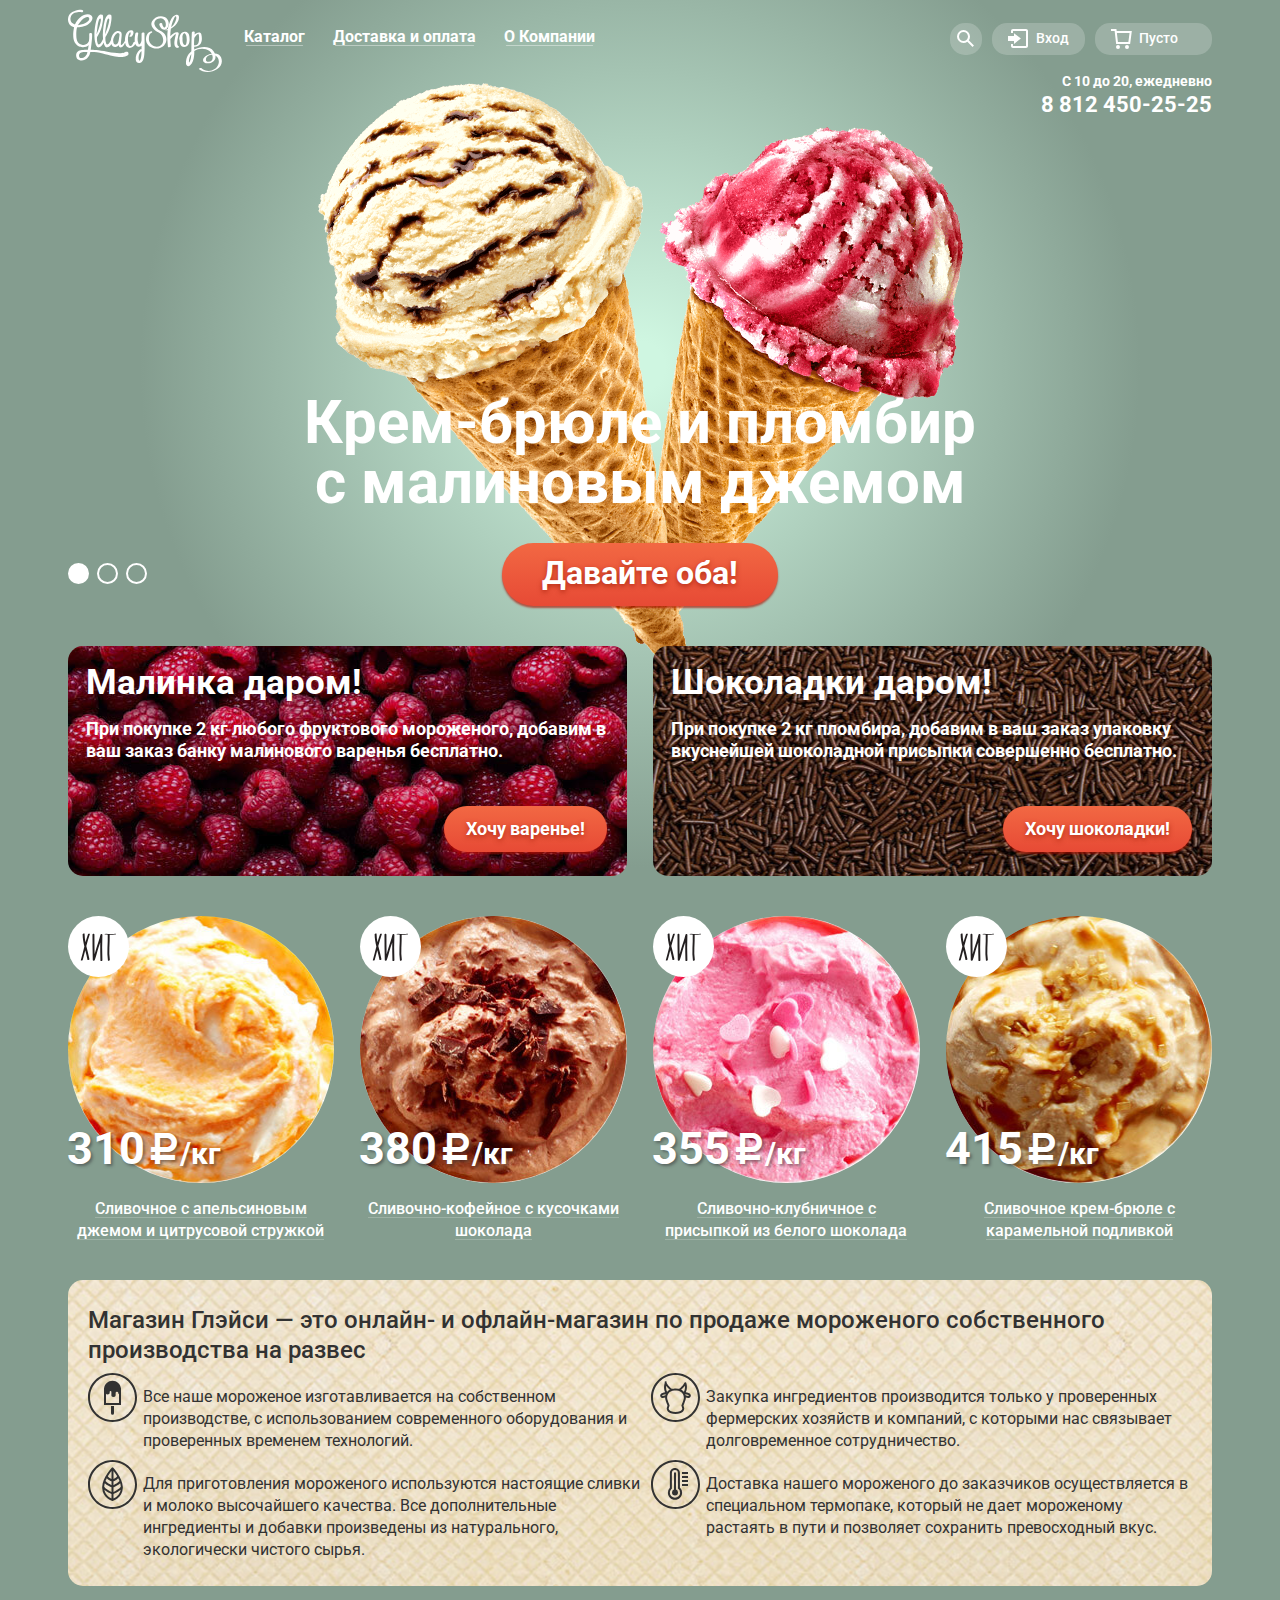
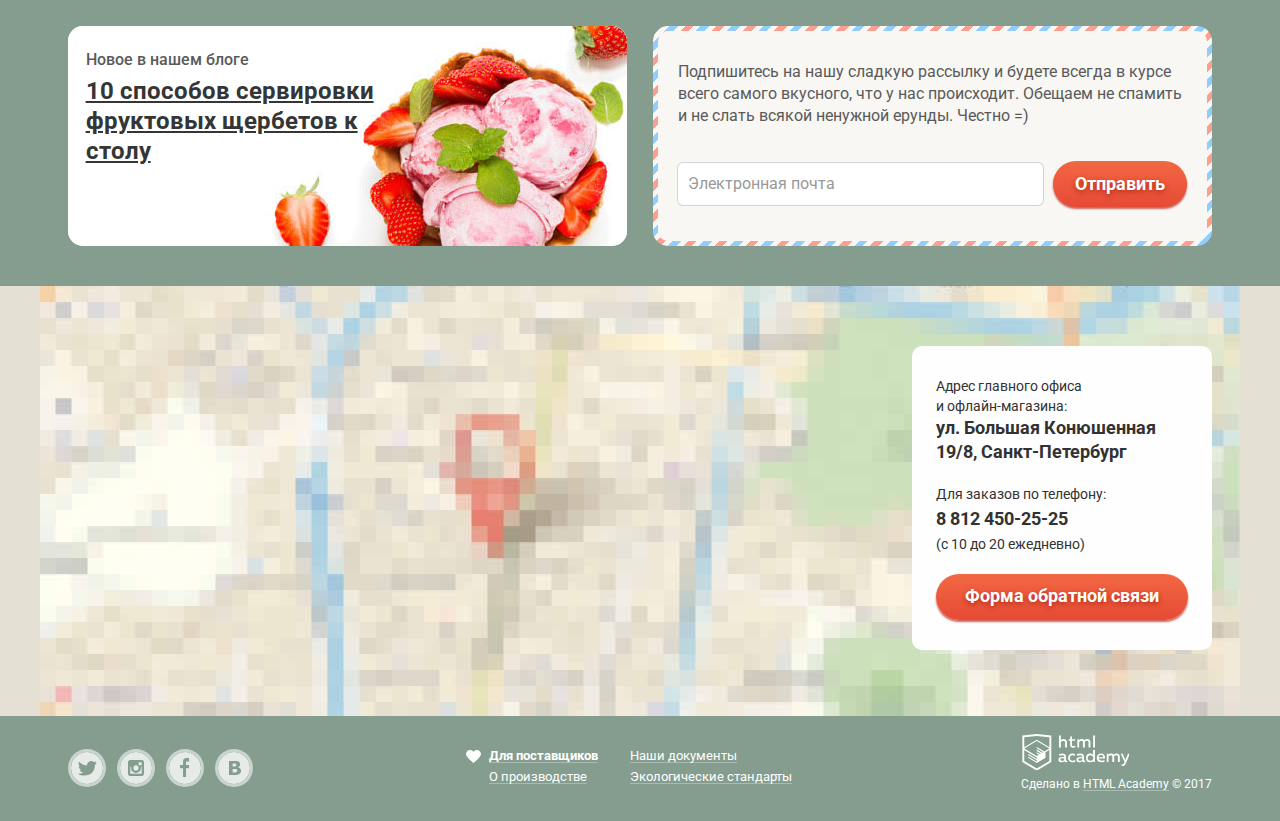
==== commit c459d960: "Фиксы для Edge" ====
--- a/index.html
+++ b/index.html
@@ -3,6 +3,7 @@
 
 <head>
   <meta charset="utf-8">
+  <meta name="format-detection" content="telephone=no">
   <title>GllacyShop – магазин мороженого</title>
   <link href="https://fonts.googleapis.com/css?family=Roboto:400,500,700&amp;subset=cyrillic" rel="stylesheet">
   <link rel="stylesheet" href="dist-css/style.css">
--- a/dist-css/style.css
+++ b/dist-css/style.css
@@ -1,2 +1,2 @@
 /*! normalize.css v8.0.0 | MIT License | github.com/necolas/normalize.css */html{line-height:1.15;-webkit-text-size-adjust:100%}body{margin:0}h1{font-size:2em;margin:.67em 0}hr{box-sizing:content-box;height:0;overflow:visible}pre{font-family:monospace,monospace;font-size:1em}a{background-color:transparent}abbr[title]{border-bottom:none;text-decoration:underline;text-decoration:underline dotted}b,strong{font-weight:bolder}code,kbd,samp{font-family:monospace,monospace;font-size:1em}small{font-size:80%}sub,sup{font-size:75%;line-height:0;position:relative;vertical-align:baseline}sub{bottom:-.25em}sup{top:-.5em}img{border-style:none}button,input,optgroup,select,textarea{font-family:inherit;font-size:100%;line-height:1.15;margin:0}button,input{overflow:visible}button,select{text-transform:none}[type=button],[type=reset],[type=submit],button{-webkit-appearance:button}[type=button]::-moz-focus-inner,[type=reset]::-moz-focus-inner,[type=submit]::-moz-focus-inner,button::-moz-focus-inner{border-style:none;padding:0}[type=button]:-moz-focusring,[type=reset]:-moz-focusring,[type=submit]:-moz-focusring,button:-moz-focusring{outline:1px dotted ButtonText}fieldset{padding:.35em .75em .625em}legend{box-sizing:border-box;color:inherit;display:table;max-width:100%;padding:0;white-space:normal}progress{vertical-align:baseline}textarea{overflow:auto}[type=checkbox],[type=radio]{box-sizing:border-box;padding:0}[type=number]::-webkit-inner-spin-button,[type=number]::-webkit-outer-spin-button{height:auto}[type=search]{-webkit-appearance:textfield;outline-offset:-2px}[type=search]::-webkit-search-decoration{-webkit-appearance:none}::-webkit-file-upload-button{-webkit-appearance:button;font:inherit}details{display:block}summary{display:list-item}template{display:none}[hidden]{display:none}
-.about-us{margin:38px 2.3% 0;padding:25px 20px;color:#323232;background-color:#efe2c7;background-image:url(../img/waffle-bg.jpg);background-position:50% 50%;border-radius:15px}.about-us__header{margin:0;font-weight:500;font-size:24px;line-height:30px}.about-us__advantages{display:flex;flex-wrap:wrap;margin:0;padding:0;list-style:none;font-weight:400;font-size:16px;line-height:22px}.about-us__advantage{position:relative;box-sizing:border-box;width:50%;padding-top:21px;padding-left:55px}.about-us__advantage:nth-of-type(2n){width:calc(50% - 11px);margin-left:11px}.about-us__advantage::before{content:'';position:absolute;top:8px;left:0;width:49px;height:49px}.about-us__advantage_tech::before{background-image:url(../img/advantage-tech.svg)}.about-us__advantage_cows::before{background-image:url(../img/advantage-cows.svg)}.about-us__advantage_eco::before{background-image:url(../img/advantage-eco.svg)}.about-us__advantage_temp::before{background-image:url(../img/advantage-temp.svg)}.banners{margin-top:40px}.banner{position:relative;box-sizing:border-box;max-width:46.6%;min-height:230px;padding:16px 20px 69px 18px;background-position:50% 50%;border-radius:15px}.banner:nth-of-type(2n+1){margin-right:2.2%;margin-left:2.3%}.banner:nth-of-type(2n){margin-right:2.3%}.banner_raspberry{background-color:#802034;background-image:url(../img/raspberry-bg.jpg)}.banner_chocolate{background-color:#4c2f23;background-image:url(../img/chocolate-bg.jpg)}.banner__header{margin:0;font-weight:700;font-size:35px;line-height:41px}.banner__description{margin:0;margin-top:15px;font-weight:700;font-size:18px;line-height:22px}.banner .promo-button{position:absolute;right:20px;bottom:24px}.basket-form{display:flex;flex-direction:column;align-items:flex-end;box-sizing:border-box;width:539px;padding:14px 14px 20px 16px;color:#323232;background-color:#f8f7f4;border-radius:5px}.basket-form.popup{top:36px;right:0}.basket-form__goods-table{width:100%;font-weight:400;font-size:13px;line-height:16px;border-bottom:1px solid #cacac7}.basket-form__goods-table td{box-sizing:border-box;padding-top:12px;padding-bottom:11px;vertical-align:top}.basket-form__goods-table td:nth-of-type(1){width:20px;padding-top:13px;padding-left:3px}.basket-form__goods-table td:nth-of-type(2){padding-top:4px}.basket-form__goods-table td:nth-of-type(3){padding-left:10px;vertical-align:top}.basket-form__goods-table td:nth-of-type(4){width:120px}.basket-form__goods-table td:nth-of-type(5){width:70px}.basket-form__delete-button{width:11px;height:11px;padding:0;overflow:hidden;color:transparent;background:url(../img/close-small.svg) no-repeat;background-color:transparent;border:none;cursor:pointer}.basket-form__good-image{border-radius:50%}.basket-form__price{color:#999}.basket-form__total-amount{margin:16px 0 14px;font-weight:700;font-size:15px;line-height:18px}.columns-container{display:flex;flex-wrap:wrap;margin-top:40px}.blog-news{position:relative;z-index:0;box-sizing:border-box;width:46.6%;min-height:220px;margin-right:2.2%;margin-left:2.3%;padding:10px 18px;overflow:hidden;background-color:#fff;border-radius:15px}.blog-news__header{margin:13px 0 5px;font-weight:500;font-size:16px;line-height:22px;color:#5a5a5a}.blog-news__size-container{max-width:300px}.blog-news__post-title{font-weight:700;font-size:24px;line-height:30px;color:#353535;background-color:rgba(255,255,255,.8)}.blog-news__post-title:focus,.blog-news__post-title:hover{color:#e84d37}.blog-news__post-img{position:absolute;top:0;right:0;z-index:-1}body{min-width:900px;max-width:1200px;margin:0 auto;font-size:16px;font-family:Roboto,Arial,sans-serif;color:#fff;-webkit-font-smoothing:antialiased;-moz-osx-font-smoothing:grayscale}.page-green{background-color:#849d8f}.page-blue{background-color:#8996a6}.page-red{background-color:#9d8b84}.breadcrumbs{margin-top:20px}.breadcrumbs__list{display:flex;margin:0;padding:0;list-style:none}.breadcrumbs__item:not(:last-of-type)::after{content:'»';margin:0 6px}.breadcrumbs__link{display:inline-block;height:20px;font-weight:400;font-size:14px;line-height:16px;vertical-align:baseline}.catalog-filter{margin:10px 2.3% 0 2.3%;font-weight:500;font-size:16px;line-height:18px}.catalog-filter__row{display:flex;flex-wrap:wrap;justify-content:space-between;align-items:flex-start;width:860px}.catalog-filter button,.catalog-filter fieldset{box-sizing:border-box;height:36px;margin:0;margin-top:38px;border-radius:20px}.catalog-filter fieldset{position:relative;padding:0 16px;background-color:rgba(248,247,244,.2);border:none}.catalog-filter fieldset:not(:last-child){margin-right:15px}.catalog-filter__sort-set{width:193px}.catalog-filter__sort-set select{flex-shrink:0;width:100%;height:100%;font-weight:500;font-size:16px;line-height:18px;color:#fff;background:url(../img/icon-down-dir.svg) 100%/7% no-repeat;background-color:transparent;border:none;-webkit-appearance:none;-moz-appearance:none;appearance:none}.catalog-filter__sort-set select::-ms-expand{display:none}.catalog-filter__sort-set select:focus,.catalog-filter__sort-set select:hover{color:#323232;background:url(../img/icon-down-dir-dark.svg) 100%/7% no-repeat;outline:0}.catalog-filter__price-set{min-width:218px}.catalog-filter__price-range{display:flex;align-items:center;width:100%;height:4px;background-color:rgba(248,247,244,.5)}.catalog-filter__price-range::after{content:'';display:block;flex-grow:1;order:1;height:100%;background-color:#f8f7f4}.catalog-filter__price-range label:first-of-type{order:0;margin-left:18px}.catalog-filter__price-range label:last-of-type{order:2;margin-right:50px}.catalog-filter__price-range label{display:block;box-sizing:border-box;width:20px;height:20px;background-color:#ababab;border:8px solid #fff;border-radius:50%;cursor:pointer}.catalog-filter__price-range input:focus+label,.catalog-filter__price-range input:hover+label{box-shadow:0 0 0 1px #fff}.catalog-filter__fatness-set,.catalog-filter__fillers-set{flex-grow:1}.catalog-filter__flex-wrapper{display:flex;justify-content:space-between;align-items:center;height:100%}.catalog-filter__checkable+label{position:relative;padding-left:32px;opacity:.8;-ms-user-select:none;user-select:none}.catalog-filter__checkable:focus+label,.catalog-filter__checkable:hover+label{opacity:1}.catalog-filter__checkable:disabled+label{opacity:.4}.catalog-filter__checkable+label::before{content:'';position:absolute;top:-1px;left:0;background-size:cover}.catalog-filter__checkable[type=radio]+label::before{width:22px;height:22px;background-image:url(../img/radio-off.svg)}.catalog-filter__checkable[type=radio]:checked+label::before{background-image:url(../img/radio-on.svg)}.catalog-filter__checkable[type=checkbox]+label::before{width:20px;height:20px;background-image:url(../img/checkbox-off.svg)}.catalog-filter__checkable[type=checkbox]:checked+label::before{width:24px;height:20px;background-image:url(../img/checkbox-on.svg)}.catalog-filter button{padding:0 27px;font:inherit;color:#fff;background-color:rgba(255,255,255,.2);border:2px solid #fff}.catalog-filter button:focus,.catalog-filter button:hover{color:#323232;background-color:#fff;outline:0}.catalog-filter button:active{color:#323232;background-color:#ededed;outline:0}.catalog-filter legend{position:absolute;top:-23px;width:300px;font-weight:500;font-size:14px;line-height:16px}@font-face{font-weight:700;font-family:'Custom Rouble';font-style:normal;src:url(../font/customrouble.woff2) format('woff2'),url(../font/customrouble.woff) format('woff')}.catalog-list{display:flex;flex-wrap:wrap;align-items:flex-start;margin:0;margin-top:3px;padding:0;list-style:none}.catalog-item{position:relative;width:22.2%;margin-top:37px;margin-left:2.2%}.catalog-item:nth-child(4n+1){margin-left:2.3%}.catalog-item:nth-child(4n){margin-right:2.3%}.catalog-item__popup{position:absolute;top:-6px;right:-5%;bottom:calc(-8% - 55px);left:-5%;z-index:-1;display:none;flex-direction:column;background-color:rgba(255,255,255,.2);border-radius:10px;box-shadow:0 0 15px 0 rgba(0,0,0,.1)}.catalog-item:hover,.catalog-item_infocus{z-index:1}.catalog-item:hover .catalog-item__popup,.catalog-item_infocus .catalog-item__popup{display:flex}.catalog-item__popup .promo-button{align-self:center;margin-top:auto;margin-bottom:8%;padding:0 5%}.catalog-item__link{display:flex;flex-direction:column;color:#fff;text-decoration:none}.catalog-item_bestseller .catalog-item__link::before{content:'';position:absolute;top:0;left:0;width:61px;height:61px;background-image:url(../img/bestseller-label.svg)}.catalog-item__title{order:1;margin-top:23px;text-align:center}.catalog-item__link h3{display:inline;margin:0;font-weight:500;font-size:16px;line-height:22px;background-image:linear-gradient(to right,rgba(255,255,255,.2),rgba(255,255,255,.2));background-repeat:repeat-x;background-position:0 1.15em;background-size:5px 1px}.catalog-item__link img{width:100%;height:100%;min-height:200px;border-radius:50%}.catalog-item__link p{margin:0;margin-top:-60px;margin-left:-1px;font-weight:700;font-size:45px;text-shadow:2px 2px 3px rgba(49,50,53,.5)}.catalog-item__rouble{padding-left:4px;font-size:36px;font-family:'Custom Rouble';vertical-align:2px}.catalog-item__weight-unit{font-weight:700;font-size:30px}.catalog-menu{padding:5px 0;font-weight:400;font-size:14px;line-height:16px;color:#323232;white-space:nowrap;background-color:#f8f7f4;border-radius:5px}.catalog-menu.popup{top:39px;left:-5px}.catalog-menu__list{margin:0;padding:0;list-style:none}.catalog-menu__item{margin-bottom:3px}.catalog-menu__list::before{content:'';display:block;height:1px;margin:6px 6px 3px 6px;background-color:#d1d0ce}.catalog-menu__link{display:block;box-sizing:border-box;height:28px;padding:6px 20px;color:#323232;text-decoration:none}.catalog-menu__link:focus,.catalog-menu__link:hover{background-color:#fbded7;outline:0}.catalog-menu__link:active{background-color:#f6b5a5}.catalog-menu__link_current,.catalog-menu__link_current:active,.catalog-menu__link_current:focus,.catalog-menu__link_current:hover{color:#fff;background-color:#d07058;cursor:default}.catalog-menu__link b{font-weight:700}.feedback{display:none}.feedback.feedback_shown{display:block}.feedback__mask-overlay{position:fixed;top:0;left:0;z-index:1;width:100%;height:100%;background-color:#000;opacity:.3}.feedback__window{position:fixed;top:50%;left:50%;z-index:2;box-sizing:border-box;min-width:477px;padding:25px;padding-top:16px;color:#323232;background-color:#f8f7f4;border-radius:15px;transform:translate(-50%,-50%)}.feedback__window form{display:flex;flex-direction:column;align-items:flex-start}.feedback input{width:265px;margin-bottom:22px}.feedback textarea{align-self:stretch;min-width:427px;min-height:153px;margin-bottom:26px}.feedback button{align-self:flex-end}.feedback__tagline{margin:0;margin-bottom:20px;font-weight:500;font-size:24px;line-height:28px}.feedback__close-btn{position:absolute;top:15px;right:15px;width:18px;height:17px;background-color:transparent;background-image:url(../img/close-big.svg);background-repeat:no-repeat;border:none;cursor:pointer}.footer{display:flex;justify-content:space-between;align-items:center;margin:0 2.3%;padding:23px 0}.footer__bordered{border-top:1px solid rgba(255,255,255,.3)}.footer__menu{display:flex;flex-grow:1;flex-direction:column;flex-wrap:wrap;align-content:center;align-items:flex-start;height:45px;padding-top:3px;padding-right:25px}.footer__menu-link{position:relative;margin-bottom:3px;margin-left:32px;font-weight:400;font-size:13px;line-height:18px}.footer__menu-link_heart{font-weight:700}.footer__menu-link_heart::before{content:'';position:absolute;top:3px;left:-23px;width:15px;height:13px;background-image:url(../img/heart-icon.svg)}.footer__copyright{margin-top:-5px;margin-bottom:5px;font-weight:400;font-size:12px;line-height:18px}.footer__copyright-logo{margin-left:-3px}.footer__copyright-text{margin:0}.header{padding:0 2.3%}.header__main-row,.header__sub-row{display:flex}.header__main-row{align-items:center}.header__sub-row{height:40px}.header__contact-info{margin-top:-4px;margin-left:auto;text-align:right}.header__working-hours{margin:0;font-weight:700;font-size:14px;line-height:16px}.header__contact-tel{margin:0;margin-top:4px;font-weight:700;font-size:22px;line-height:24px}.visually-hidden{position:absolute;width:1px;height:1px;margin:-1px;padding:0;overflow:hidden;border:0;clip:rect(0 0 0 0)}.dark-link,.light-link{text-decoration:none;background-repeat:repeat-x;background-position:0 1.15em;background-size:5px 1px}.dark-link:focus,.dark-link:hover,.light-link:focus,.light-link:hover{outline:0}.dark-link{color:#323232;background-image:linear-gradient(to right,rgba(50,50,50,.3),rgba(50,50,50,.3))}.dark-link:focus,.dark-link:hover{color:#e84d37;background-image:linear-gradient(to right,rgba(232,77,55,.3),rgba(232,77,55,.3))}.light-link{color:#fff;background-image:linear-gradient(to right,rgba(255,255,255,.3),rgba(255,255,255,.3))}.light-link:focus,.light-link:hover{color:#ffbc9e;background-image:linear-gradient(to right,rgba(255,188,158,.3),rgba(255,188,158,.3))}.location-map{height:430px;margin-top:40px}.location-map__container{position:absolute;right:0;left:0;min-width:900px;height:430px;background:#e4e1d4 url(../img/map-bg.jpg) 50% 50% no-repeat}.location-map__overlay{position:relative;top:60px;box-sizing:border-box;width:300px;margin:0 2.3% 0 auto;padding:30px 24px;font-weight:400;font-size:14px;line-height:20px;color:#323232;background-color:#fefefe;border-radius:10px}.location-map__address,.location-map__tel{margin:0;margin-bottom:20px}.location-map__address b{font-size:18px;line-height:24px}.location-map__tel b{font-size:18px;line-height:30px}.location-map__overlay .promo-button{width:100%}.login-form{padding:22px 18px 20px 20px;background-color:#f8f7f4;border-radius:5px}.login-form.popup{top:36px;right:-2px}.login-form .text-input{width:239px;margin-bottom:20px}.login-form__links{position:absolute;right:0;bottom:0;display:flex;flex-direction:column;align-items:flex-start;margin:0 19px 20px}.login-form__link{margin-bottom:5px;font-weight:400;font-size:13px;line-height:16px}.logo{margin-top:9px}.main-container__header{margin:2px 2.3% 0;font-weight:700;font-size:35px;line-height:41px}.main-menu{margin-right:auto;margin-left:8px;font-weight:700;line-height:18px}.main-menu__list{display:flex;flex-wrap:wrap;margin:0;padding:0;list-style:none}.main-menu__item{padding-bottom:6px}.main-menu__link{display:block;box-sizing:border-box;height:32px;margin:0 14px;margin-top:3px;padding-top:7px;color:#fff;text-decoration:none;white-space:nowrap;background-image:linear-gradient(to right,rgba(255,255,255,.4),rgba(255,255,255,.4));background-repeat:repeat-x;background-position:0 1.5em;background-size:5px 1px;border-radius:15px}.main-menu__link.hover,.main-menu__link:active,.main-menu__link:focus,.main-menu__link:hover,.main-menu__link_current{margin:0;margin-top:3px;padding-right:14px;padding-left:14px;color:#333;background-color:#f7f6f3;background-image:none;outline:0}.main-menu__link:active{background-color:#ededed;box-shadow:inset 0 2px 1px 0 #696969}.main-menu__link_current{color:#fff;background-color:#d07058}.pagination{display:flex;justify-content:flex-end;margin:81px 2.3% 30px 2.3%;font-weight:500;font-size:16px;line-height:18px;color:#fff;counter-reset:pages}.pagination__list{display:flex;margin:0 16px;padding:0;list-style:none}.pagination__item:not(:last-of-type){margin-right:3px}.pagination__next,.pagination__prev{color:#fff;text-decoration:none}.pagination__next::before,.pagination__prev::before{content:url(../img/icon-right-small.svg);display:block;padding-top:6px}.pagination__prev::before{transform:scaleX(-1)}.pagination__next_disabled,.pagination__prev_disabled{opacity:.2}.pagination__link{display:flex;justify-content:center;align-items:center;width:26px;height:26px;text-align:center;color:#fff;text-decoration:none;border-radius:50%;counter-increment:pages}.pagination__link::before{content:counter(pages)}.pagination__link:focus,.pagination__link:hover{background-color:rgba(255,255,255,.2);outline:0}.pagination__link:active,.pagination__link_current,.pagination__link_current:focus,.pagination__link_current:hover{color:#323232;background-color:#fff;outline:0}.popup-container{position:relative}.popup{position:absolute;z-index:1;box-shadow:0 20px 20px 0 rgba(0,0,0,.4)}.popup::before{content:'';position:absolute;top:-4px;left:0;width:100%;height:4px}.promo-button{font:inherit;font-weight:700;text-align:center;color:#fff;text-decoration:none;white-space:nowrap;text-shadow:0 2px 5px rgba(160,32,11,.76);background-image:linear-gradient(to top,#e74a35,#f26843);border:none;box-shadow:0 2px 2px 0 rgba(172,16,0,.64)}a.promo-button{display:block;padding-top:10px}.promo-button:focus,.promo-button:hover{background-image:linear-gradient(to top,#ec6f5e,#f58669);outline:0;box-shadow:0 2px 2px 0 rgba(172,16,0,.64)}.promo-button:active{background-image:linear-gradient(to top,#e1613e,#d74632);box-shadow:inset 0 2px 2px 0 #942718}.promo-button_medium{box-sizing:border-box;height:46px;padding:0 22px;font-size:18px;line-height:24px;border-radius:30px}.promo-button_large{box-sizing:border-box;height:63px;padding:0 40px;padding-bottom:3px;font-size:32px;line-height:44px;border-radius:40px}.promo{position:relative}.promo__slider-input{position:absolute;bottom:20px}.promo__slider-controls{position:absolute;bottom:20px;z-index:1;display:flex;margin-left:calc(2.3% - 2px);padding:2px;border-radius:12px}.promo__slider-control{box-sizing:border-box;width:21px;height:21px;overflow:hidden;color:transparent;border:2px solid #fff;border-radius:50%;cursor:pointer;user-select:none}.promo__slider-control:not(:last-of-type){margin-right:8px}#promo-slider-1:hover~.promo__slider-controls label:nth-child(1),#promo-slider-2:hover~.promo__slider-controls label:nth-child(2),#promo-slider-3:hover~.promo__slider-controls label:nth-child(3){background-color:rgba(248,247,244,.4)}.promo__slider-input:active~.promo__slider-controls,.promo__slider-input:focus~.promo__slider-controls{box-shadow:0 0 0 2px rgba(255,255,255,.4)}#promo-slider-1:checked~.promo__slider-controls label:nth-child(1),#promo-slider-2:checked~.promo__slider-controls label:nth-child(2),#promo-slider-3:checked~.promo__slider-controls label:nth-child(3){background-color:#fff}.promo-slide{position:relative;display:none;flex-direction:column;align-items:center;margin:0 auto}#promo-slider-1:checked~.promo__slides .promo-slide:nth-child(1),#promo-slider-2:checked~.promo__slides .promo-slide:nth-child(2),#promo-slider-3:checked~.promo__slides .promo-slide:nth-child(3){display:flex}.promo-slide::before{content:'';position:absolute;top:-250px;left:0;z-index:-1;width:100%;height:1000px}#promo-slider-1:checked~.promo__slides .promo-slide:nth-child(1)::before{background-image:radial-gradient(circle 500px,#cff6e1 5%,rgba(132,157,143,.8))}#promo-slider-2:checked~.promo__slides .promo-slide:nth-child(2)::before{background-image:radial-gradient(circle 500px,#d6ebfc 5%,rgba(137,150,166,.8))}#promo-slider-3:checked~.promo__slides .promo-slide:nth-child(3)::before{background-image:radial-gradient(circle 500px,#fae4db 5%,rgba(157,139,132,.8))}.promo-slide__image{z-index:-1;align-self:stretch;height:276px}.promo-slide__image img{display:block;height:auto;margin:-34px auto 0}.promo-slide__tagline{order:1;max-width:700px;font-weight:700;font-size:60px;line-height:60px;text-align:center}.promo-slide .promo-button{order:2;margin-top:30px}.search-form{padding:21px 16px;background-color:#f8f7f4;border-radius:5px}.search-form.popup{top:36px;right:0}.search-form .text-input{width:309px}.social__list{display:flex;margin:0;padding:0;list-style:none}.social__item:not(:last-child){margin-right:11px}.social__link{display:block;width:32px;height:32px;margin:3px;overflow:hidden;background-repeat:no-repeat;border-radius:50%;box-shadow:0 0 0 3px rgba(255,255,255,.7);opacity:.8}.social__link:focus,.social__link:hover{opacity:1}.social__link:active{filter:brightness(.9)}.social__link_twitter{background-image:url(../img/social-twitter.svg)}.social__link_instagram{background-image:url(../img/social-instagram.svg)}.social__link_fb{background-image:url(../img/social-fb.svg)}.social__link_vk{background-image:url(../img/social-vk.svg)}.subscribe{display:flex;box-sizing:border-box;width:46.6%;padding:5px;background-image:repeating-linear-gradient(-45deg,#f8f7f4 0,#f8f7f4 5px,#92cdff 5px,#92cdff 11px,#f8f7f4 11px,#f8f7f4 16px,#fe9e90 16px,#fe9e90 22px);border-radius:15px}.subscribe__inner-container{display:flex;flex-direction:column;width:100%;padding:30px 20px;font-weight:400;font-size:16px;line-height:22px;color:#5a5a5a;background-color:#f8f7f4;border-radius:10px}.subscribe__promo{margin:0}.subscribe form{display:flex;align-items:center;margin-top:auto;margin-bottom:4px}.subscribe .text-input{flex-grow:1;font-size:16px}.subscribe button{margin-left:10px}.text-input{box-sizing:border-box;height:42px;padding:5px 10px;font:inherit;font-weight:700;font-size:14px;line-height:24px;color:#323232;border:none;border-radius:5px;box-shadow:0 0 0 1px #d3d3d2}.text-input:hover{box-shadow:0 0 0 2px #c7c6c5}.text-input:focus{outline:0;box-shadow:0 0 0 2px #8fbdec}.text-input:placeholder-shown{font-weight:400;color:#999}.text-input:-ms-input-placeholder{font-weight:400;color:#999}.user-menu{display:flex;flex-wrap:wrap;justify-content:flex-end;max-width:400px;font-weight:500;font-size:14px;line-height:16px}.user-menu__item{margin-left:10px}.user-menu__link{position:relative;display:block;box-sizing:border-box;height:32px;padding:7px 16px;color:#fff;text-decoration:none;background-color:rgba(255,255,255,.2);border-radius:15px}.user-menu__link_search svg{position:absolute;top:7px;left:7px}.user-menu__link_basket,.user-menu__link_login{padding-left:44px}.user-menu__link_basket svg,.user-menu__link_login svg{position:absolute;top:6px;left:16px}.user-menu__link_basket{min-width:117px;cursor:default}.user-menu__link_basket::before{content:'Пусто'}.user-menu__link_hoverable.hover,.user-menu__link_hoverable:focus,.user-menu__link_hoverable:hover{color:#323232;background-color:#f8f7f4;outline:0}.user-menu__link_hoverable.hover path,.user-menu__link_hoverable:focus path,.user-menu__link_hoverable:hover path{fill:#323232}.user-menu__link_basket-full{color:#323232;background-color:#f8f7f4;cursor:pointer}.user-menu__link_basket-full::before{content:attr(data-count) ' ' attr(data-unit)}.user-menu__link_basket-full:active,.user-menu__link_hoverable:active{background-color:#ededed;box-shadow:inset 0 2px 1px 0 #696969}+.about-us{margin:38px 2.3% 0;padding:25px 20px;color:#323232;background-color:#efe2c7;background-image:url(../img/waffle-bg.jpg);background-position:50% 50%;border-radius:15px}.about-us__header{margin:0;font-weight:500;font-size:24px;line-height:30px}.about-us__advantages{display:flex;flex-wrap:wrap;margin:0;padding:0;list-style:none;font-weight:400;font-size:16px;line-height:22px}.about-us__advantage{position:relative;box-sizing:border-box;width:50%;padding-top:21px;padding-left:55px}.about-us__advantage:nth-of-type(2n){width:calc(50% - 11px);margin-left:11px}.about-us__advantage::before{content:'';position:absolute;top:8px;left:0;width:49px;height:49px}.about-us__advantage_tech::before{background-image:url(../img/advantage-tech.svg)}.about-us__advantage_cows::before{background-image:url(../img/advantage-cows.svg)}.about-us__advantage_eco::before{background-image:url(../img/advantage-eco.svg)}.about-us__advantage_temp::before{background-image:url(../img/advantage-temp.svg)}.banners{margin-top:40px}.banner{position:relative;box-sizing:border-box;max-width:46.6%;min-height:230px;padding:16px 20px 69px 18px;background-position:50% 50%;border-radius:15px}.banner:nth-of-type(2n+1){margin-right:2.2%;margin-left:2.3%}.banner:nth-of-type(2n){margin-right:2.3%}.banner_raspberry{background-color:#802034;background-image:url(../img/raspberry-bg.jpg)}.banner_chocolate{background-color:#4c2f23;background-image:url(../img/chocolate-bg.jpg)}.banner__header{margin:0;font-weight:700;font-size:35px;line-height:41px}.banner__description{margin:0;margin-top:15px;font-weight:700;font-size:18px;line-height:22px}.banner .promo-button{position:absolute;right:20px;bottom:24px}.basket-form{display:flex;flex-direction:column;align-items:flex-end;box-sizing:border-box;width:539px;padding:14px 14px 20px 16px;color:#323232;background-color:#f8f7f4;border-radius:5px}.basket-form.popup{top:36px;right:0}.basket-form__goods-table{width:100%;font-weight:400;font-size:13px;line-height:16px;border-bottom:1px solid #cacac7}.basket-form__goods-table td{box-sizing:border-box;padding-top:12px;padding-bottom:11px;vertical-align:top}.basket-form__goods-table td:nth-of-type(1){width:20px;padding-top:13px;padding-left:3px}.basket-form__goods-table td:nth-of-type(2){padding-top:4px}.basket-form__goods-table td:nth-of-type(3){padding-left:10px;vertical-align:top}.basket-form__goods-table td:nth-of-type(4){width:120px}.basket-form__goods-table td:nth-of-type(5){width:70px}.basket-form__delete-button{width:11px;height:11px;padding:0;overflow:hidden;color:transparent;background:url(../img/close-small.svg) no-repeat;background-color:transparent;border:none;cursor:pointer}.basket-form__good-image{border-radius:50%}.basket-form__price{color:#999}.basket-form__total-amount{margin:16px 0 14px;font-weight:700;font-size:15px;line-height:18px}.columns-container{display:flex;flex-wrap:wrap;margin-top:40px}.blog-news{position:relative;z-index:0;box-sizing:border-box;width:46.6%;min-height:220px;margin-right:2.2%;margin-left:2.3%;padding:10px 18px;overflow:hidden;background-color:#fff;border-radius:15px}.blog-news__header{margin:13px 0 5px;font-weight:500;font-size:16px;line-height:22px;color:#5a5a5a}.blog-news__size-container{max-width:300px}.blog-news__post-title{font-weight:700;font-size:24px;line-height:30px;color:#353535;background-color:rgba(255,255,255,.8)}.blog-news__post-title:focus,.blog-news__post-title:hover{color:#e84d37}.blog-news__post-img{position:absolute;top:0;right:0;z-index:-1}body{min-width:900px;max-width:1200px;margin:0 auto;font-size:16px;font-family:Roboto,Arial,sans-serif;color:#fff;-webkit-font-smoothing:antialiased;-moz-osx-font-smoothing:grayscale}.page-green{background-color:#849d8f}.page-blue{background-color:#8996a6}.page-red{background-color:#9d8b84}.breadcrumbs{margin-top:20px}.breadcrumbs__list{display:flex;margin:0;padding:0;list-style:none}.breadcrumbs__item:not(:last-of-type)::after{content:'»';margin:0 6px}.breadcrumbs__link{display:inline-block;height:20px;font-weight:400;font-size:14px;line-height:16px;vertical-align:baseline}.catalog-filter{margin:10px 2.3% 0 2.3%;font-weight:500;font-size:16px;line-height:18px}.catalog-filter__row{display:flex;flex-wrap:wrap;justify-content:space-between;align-items:flex-start;width:860px}.catalog-filter button,.catalog-filter fieldset{box-sizing:border-box;height:36px;margin:0;margin-top:38px;border-radius:20px}.catalog-filter fieldset{position:relative;padding:0 16px;background-color:rgba(248,247,244,.2);border:none}.catalog-filter fieldset:not(:last-child){margin-right:15px}.catalog-filter__sort-set{width:193px}.catalog-filter__sort-set select{flex-shrink:0;width:100%;height:100%;font-weight:500;font-size:16px;line-height:18px;color:#fff;background:url(../img/icon-down-dir.svg) 100%/7% no-repeat;background-color:transparent;border:none;-webkit-appearance:none;-moz-appearance:none;appearance:none}.catalog-filter__sort-set select::-ms-expand{display:none}.catalog-filter__sort-set select:focus,.catalog-filter__sort-set select:hover{color:#323232;background:url(../img/icon-down-dir-dark.svg) 100%/7% no-repeat;outline:0}.catalog-filter__price-set{min-width:218px}.catalog-filter__price-range{display:flex;align-items:center;width:100%;height:4px;background-color:rgba(248,247,244,.5)}.catalog-filter__price-range::after{content:'';display:block;flex-grow:1;order:1;height:100%;background-color:#f8f7f4}.catalog-filter__price-range label:first-of-type{order:0;margin-left:18px}.catalog-filter__price-range label:last-of-type{order:2;margin-right:50px}.catalog-filter__price-range label{display:block;box-sizing:border-box;width:20px;height:20px;background-color:#ababab;border:8px solid #fff;border-radius:50%;cursor:pointer}.catalog-filter__price-range input:focus+label,.catalog-filter__price-range input:hover+label{box-shadow:0 0 0 1px #fff}.catalog-filter__fatness-set,.catalog-filter__fillers-set{flex-grow:1}.catalog-filter__flex-wrapper{display:flex;justify-content:space-between;align-items:center;height:100%}.catalog-filter__checkable+label{position:relative;padding-left:32px;opacity:.8;-ms-user-select:none;user-select:none}.catalog-filter__checkable:focus+label,.catalog-filter__checkable:hover+label{opacity:1}.catalog-filter__checkable:disabled+label{opacity:.4}.catalog-filter__checkable+label::before{content:'';position:absolute;top:-1px;left:0;background-size:cover}.catalog-filter__checkable[type=radio]+label::before{width:22px;height:22px;background-image:url(../img/radio-off.svg)}.catalog-filter__checkable[type=radio]:checked+label::before{background-image:url(../img/radio-on.svg)}.catalog-filter__checkable[type=checkbox]+label::before{width:20px;height:20px;background-image:url(../img/checkbox-off.svg)}.catalog-filter__checkable[type=checkbox]:checked+label::before{width:24px;height:20px;background-image:url(../img/checkbox-on.svg)}.catalog-filter button{padding:0 27px;font:inherit;color:#fff;background-color:rgba(255,255,255,.2);border:2px solid #fff}.catalog-filter button:focus,.catalog-filter button:hover{color:#323232;background-color:#fff;outline:0}.catalog-filter button:active{color:#323232;background-color:#ededed;outline:0}.catalog-filter legend{position:absolute;top:-23px;width:300px;font-weight:500;font-size:14px;line-height:16px}@font-face{font-weight:700;font-family:'Custom Rouble';font-style:normal;src:url(../font/customrouble.woff2) format('woff2'),url(../font/customrouble.woff) format('woff')}.catalog-list{display:flex;flex-wrap:wrap;align-items:flex-start;margin:0;margin-top:3px;padding:0;list-style:none}.catalog-item{position:relative;width:22.2%;margin-top:37px;margin-left:2.2%}.catalog-item:nth-child(4n+1){margin-left:2.3%}.catalog-item:nth-child(4n){margin-right:2.3%}.catalog-item__popup{position:absolute;top:-6px;right:-5%;bottom:calc(-8% - 55px);left:-5%;z-index:-1;display:none;flex-direction:column;background-color:rgba(255,255,255,.2);border-radius:10px;box-shadow:0 0 15px 0 rgba(0,0,0,.1)}.catalog-item:hover,.catalog-item_infocus{z-index:1}.catalog-item:hover .catalog-item__popup,.catalog-item_infocus .catalog-item__popup{display:flex}.catalog-item__popup .promo-button{align-self:center;margin-top:auto;margin-bottom:8%;padding:0 5%}.catalog-item__link{display:flex;flex-direction:column;color:#fff;text-decoration:none}.catalog-item_bestseller .catalog-item__link::before{content:'';position:absolute;top:0;left:0;width:61px;height:61px;background-image:url(../img/bestseller-label.svg)}.catalog-item__title{order:1;margin-top:23px;text-align:center}.catalog-item__link h3{display:inline;margin:0;font-weight:500;font-size:16px;line-height:22px;background-image:linear-gradient(to right,rgba(255,255,255,.2),rgba(255,255,255,.2));background-repeat:repeat-x;background-position:0 1.15em;background-size:5px 1px}.catalog-item__link img{width:100%;height:100%;min-height:200px;border-radius:50%}.catalog-item__link p{margin:0;margin-top:-60px;margin-left:-1px;font-weight:700;font-size:45px;text-shadow:2px 2px 3px rgba(49,50,53,.5)}.catalog-item__rouble{padding-left:4px;font-size:36px;font-family:'Custom Rouble';vertical-align:2px}.catalog-item__weight-unit{font-weight:700;font-size:30px}.catalog-menu{padding:5px 0;font-weight:400;font-size:14px;line-height:16px;color:#323232;white-space:nowrap;background-color:#f8f7f4;border-radius:5px}.catalog-menu.popup{top:39px;left:-5px}.catalog-menu__list{margin:0;padding:0;list-style:none}.catalog-menu__item{margin-bottom:3px}.catalog-menu__list::before{content:'';display:block;height:1px;margin:6px 6px 3px 6px;background-color:#d1d0ce}.catalog-menu__link{display:block;box-sizing:border-box;height:28px;padding:6px 20px;color:#323232;text-decoration:none}.catalog-menu__link:focus,.catalog-menu__link:hover{background-color:#fbded7;outline:0}.catalog-menu__link:active{background-color:#f6b5a5}.catalog-menu__link_current,.catalog-menu__link_current:active,.catalog-menu__link_current:focus,.catalog-menu__link_current:hover{color:#fff;background-color:#d07058;cursor:default}.catalog-menu__link b{font-weight:700}.feedback{display:none}.feedback.feedback_shown{display:block}.feedback__mask-overlay{position:fixed;top:0;left:0;z-index:1;width:100%;height:100%;background-color:#000;opacity:.3}.feedback__window{position:fixed;top:50%;left:50%;z-index:2;box-sizing:border-box;min-width:477px;padding:25px;padding-top:16px;color:#323232;background-color:#f8f7f4;border-radius:15px;transform:translate(-50%,-50%)}.feedback__window form{display:flex;flex-direction:column;align-items:flex-start}.feedback input{width:265px;margin-bottom:22px}.feedback textarea{align-self:stretch;min-width:427px;min-height:153px;margin-bottom:26px}.feedback button{align-self:flex-end}.feedback__tagline{margin:0;margin-bottom:20px;font-weight:500;font-size:24px;line-height:28px}.feedback__close-btn{position:absolute;top:15px;right:15px;width:18px;height:17px;background-color:transparent;background-image:url(../img/close-big.svg);background-repeat:no-repeat;border:none;cursor:pointer}.footer{display:flex;justify-content:space-between;align-items:center;margin:0 2.3%;padding:23px 0}.footer__bordered{border-top:1px solid rgba(255,255,255,.3)}.footer__menu{display:flex;flex-grow:1;flex-direction:column;flex-wrap:wrap;align-content:center;align-items:flex-start;height:45px;padding-top:3px;padding-right:25px}.footer__menu-link{position:relative;margin-bottom:3px;margin-left:32px;font-weight:400;font-size:13px;line-height:18px}.footer__menu-link_heart{font-weight:700}.footer__menu-link_heart::before{content:'';position:absolute;top:3px;left:-23px;width:15px;height:13px;background-image:url(../img/heart-icon.svg)}.footer__copyright{margin-top:-5px;margin-bottom:5px;font-weight:400;font-size:12px;line-height:18px}.footer__copyright-logo{margin-left:-3px}.footer__copyright-text{margin:0}.header{padding:0 2.3%}.header__main-row,.header__sub-row{display:flex}.header__main-row{align-items:center}.header__sub-row{height:40px}.header__contact-info{margin-top:-4px;margin-left:auto;text-align:right}.header__working-hours{margin:0;font-weight:700;font-size:14px;line-height:16px}.header__contact-tel{margin:0;margin-top:4px;font-weight:700;font-size:22px;line-height:24px}.visually-hidden{position:absolute;width:1px;height:1px;margin:-1px;padding:0;overflow:hidden;border:0;clip:rect(0 0 0 0)}.dark-link,.light-link{text-decoration:none;background-repeat:repeat-x;background-position:0 1.15em;background-size:5px 1px}.dark-link:focus,.dark-link:hover,.light-link:focus,.light-link:hover{outline:0}.dark-link{color:#323232;background-image:linear-gradient(to right,rgba(50,50,50,.3),rgba(50,50,50,.3))}.dark-link:focus,.dark-link:hover{color:#e84d37;background-image:linear-gradient(to right,rgba(232,77,55,.3),rgba(232,77,55,.3))}.light-link{color:#fff;background-image:linear-gradient(to right,rgba(255,255,255,.3),rgba(255,255,255,.3))}.light-link:focus,.light-link:hover{color:#ffbc9e;background-image:linear-gradient(to right,rgba(255,188,158,.3),rgba(255,188,158,.3))}.location-map{height:430px;margin-top:40px}.location-map__container{position:absolute;right:0;left:0;min-width:900px;height:430px;background:#e4e1d4 url(../img/map-bg.jpg) 50% 50% no-repeat}.location-map__overlay{position:relative;top:60px;box-sizing:border-box;width:300px;margin:0 2.3% 0 auto;padding:30px 24px;font-weight:400;font-size:14px;line-height:20px;color:#323232;background-color:#fefefe;border-radius:10px}.location-map__address,.location-map__tel{margin:0;margin-bottom:20px}.location-map__address b{font-size:18px;line-height:24px}.location-map__tel b{font-size:18px;line-height:30px}.location-map__overlay .promo-button{width:100%}.login-form{padding:22px 18px 20px 20px;background-color:#f8f7f4;border-radius:5px}.login-form.popup{top:36px;right:-2px}.login-form .text-input{width:239px;margin-bottom:20px}.login-form__links{position:absolute;right:0;bottom:0;display:flex;flex-direction:column;align-items:flex-start;margin:0 19px 20px}.login-form__link{margin-bottom:5px;font-weight:400;font-size:13px;line-height:16px}.logo{margin-top:9px}.main-container__header{margin:2px 2.3% 0;font-weight:700;font-size:35px;line-height:41px}.main-menu{margin-right:auto;margin-left:8px;font-weight:700;line-height:18px}.main-menu__list{display:flex;flex-wrap:wrap;margin:0;padding:0;list-style:none}.main-menu__item{padding-bottom:6px}.main-menu__link{display:block;box-sizing:border-box;height:32px;margin:0 14px;margin-top:3px;padding-top:7px;color:#fff;text-decoration:none;white-space:nowrap;background-image:linear-gradient(to right,rgba(255,255,255,.4),rgba(255,255,255,.4));background-repeat:repeat-x;background-position:0 1.5em;background-size:5px 1px;border-radius:15px}.main-menu__link.hover,.main-menu__link:active,.main-menu__link:focus,.main-menu__link:hover,.main-menu__link_current{margin:0;margin-top:3px;padding-right:14px;padding-left:14px;color:#333;background-color:#f7f6f3;background-image:none;outline:0}.main-menu__link:active{background-color:#ededed;box-shadow:inset 0 2px 1px 0 #696969}.main-menu__link_current{color:#fff;background-color:#d07058}.pagination{display:flex;justify-content:flex-end;margin:81px 2.3% 30px 2.3%;font-weight:500;font-size:16px;line-height:18px;color:#fff;counter-reset:pages}.pagination__list{display:flex;margin:0 16px;padding:0;list-style:none}.pagination__item:not(:last-of-type){margin-right:3px}.pagination__next,.pagination__prev{color:#fff;text-decoration:none}.pagination__next::before,.pagination__prev::before{content:url(../img/icon-right-small.svg);display:block;padding-top:6px}.pagination__prev::before{transform:scaleX(-1)}.pagination__next_disabled,.pagination__prev_disabled{opacity:.2}.pagination__link{display:flex;justify-content:center;align-items:center;width:26px;height:26px;text-align:center;color:#fff;text-decoration:none;border-radius:50%;counter-increment:pages}.pagination__link::before{content:counter(pages)}.pagination__link:focus,.pagination__link:hover{background-color:rgba(255,255,255,.2);outline:0}.pagination__link:active,.pagination__link_current,.pagination__link_current:focus,.pagination__link_current:hover{color:#323232;background-color:#fff;outline:0}.popup-container{position:relative}.popup{position:absolute;z-index:1;box-shadow:0 20px 20px 0 rgba(0,0,0,.4)}.popup::before{content:'';position:absolute;top:-4px;left:0;width:100%;height:4px}.promo-button{font:inherit;font-weight:700;text-align:center;color:#fff;text-decoration:none;white-space:nowrap;text-shadow:0 2px 5px rgba(160,32,11,.76);background-image:linear-gradient(to top,#e74a35,#f26843);border:none;box-shadow:0 2px 2px 0 rgba(172,16,0,.64)}a.promo-button{display:block;padding-top:10px}.promo-button:focus,.promo-button:hover{background-image:linear-gradient(to top,#ec6f5e,#f58669);outline:0;box-shadow:0 2px 2px 0 rgba(172,16,0,.64)}.promo-button:active{background-image:linear-gradient(to top,#e1613e,#d74632);box-shadow:inset 0 2px 2px 0 #942718}.promo-button_medium{box-sizing:border-box;height:46px;padding:0 22px;font-size:18px;line-height:24px;border-radius:30px}.promo-button_large{box-sizing:border-box;height:63px;padding:0 40px;padding-bottom:3px;font-size:32px;line-height:44px;border-radius:40px}.promo{position:relative}.promo__slider-input{position:absolute;bottom:20px}.promo__slider-controls{position:absolute;bottom:20px;z-index:1;display:flex;margin-left:calc(2.3% - 2px);padding:2px;border-radius:12px}.promo__slider-control{box-sizing:border-box;width:21px;height:21px;overflow:hidden;color:transparent;border:2px solid #fff;border-radius:50%;cursor:pointer;user-select:none}.promo__slider-control:not(:last-of-type){margin-right:8px}#promo-slider-1:hover~.promo__slider-controls label:nth-child(1),#promo-slider-2:hover~.promo__slider-controls label:nth-child(2),#promo-slider-3:hover~.promo__slider-controls label:nth-child(3){background-color:rgba(248,247,244,.4)}.promo__slider-input:active~.promo__slider-controls,.promo__slider-input:focus~.promo__slider-controls{box-shadow:0 0 0 2px rgba(255,255,255,.4)}#promo-slider-1:checked~.promo__slider-controls label:nth-child(1),#promo-slider-2:checked~.promo__slider-controls label:nth-child(2),#promo-slider-3:checked~.promo__slider-controls label:nth-child(3){background-color:#fff}.promo-slide{position:relative;display:none;flex-direction:column;align-items:center;margin:0 auto}#promo-slider-1:checked~.promo__slides .promo-slide:nth-child(1),#promo-slider-2:checked~.promo__slides .promo-slide:nth-child(2),#promo-slider-3:checked~.promo__slides .promo-slide:nth-child(3){display:flex}.promo-slide::before{content:'';position:absolute;top:-250px;left:0;z-index:-1;width:100%;height:1000px}#promo-slider-1:checked~.promo__slides .promo-slide:nth-child(1)::before{background-image:radial-gradient(circle 500px,#cff6e1 5%,rgba(132,157,143,.8))}#promo-slider-2:checked~.promo__slides .promo-slide:nth-child(2)::before{background-image:radial-gradient(circle 500px,#d6ebfc 5%,rgba(137,150,166,.8))}#promo-slider-3:checked~.promo__slides .promo-slide:nth-child(3)::before{background-image:radial-gradient(circle 500px,#fae4db 5%,rgba(157,139,132,.8))}.promo-slide__image{z-index:-1;align-self:stretch;height:276px}.promo-slide__image img{display:block;height:auto;margin:-34px auto 0}.promo-slide__tagline{order:1;max-width:700px;font-weight:700;font-size:60px;line-height:60px;text-align:center}.promo-slide .promo-button{order:2;margin-top:30px}.search-form{padding:21px 16px;background-color:#f8f7f4;border-radius:5px}.search-form.popup{top:36px;right:0}.search-form .text-input{width:309px}.social__list{display:flex;margin:0;padding:0;list-style:none}.social__item:not(:last-child){margin-right:11px}.social__link{display:block;width:32px;height:32px;margin:3px;overflow:hidden;background-repeat:no-repeat;border-radius:50%;box-shadow:0 0 0 3px rgba(255,255,255,.7);opacity:.8}.social__link:focus,.social__link:hover{opacity:1}.social__link:active{filter:brightness(.9)}.social__link_twitter{background-image:url(../img/social-twitter.svg)}.social__link_instagram{background-image:url(../img/social-instagram.svg)}.social__link_fb{background-image:url(../img/social-fb.svg)}.social__link_vk{background-image:url(../img/social-vk.svg)}.subscribe{display:flex;box-sizing:border-box;width:46.6%;padding:5px;background-image:repeating-linear-gradient(-45deg,#f8f7f4 0,#f8f7f4 5px,#92cdff 5px,#92cdff 11px,#f8f7f4 11px,#f8f7f4 16px,#fe9e90 16px,#fe9e90 22px);border-radius:15px}.subscribe__inner-container{display:flex;flex-direction:column;width:100%;padding:30px 20px;font-weight:400;font-size:16px;line-height:22px;color:#5a5a5a;background-color:#f8f7f4;border-radius:10px}.subscribe__promo{margin:0}.subscribe form{display:flex;align-items:center;margin-top:auto;margin-bottom:4px}.subscribe .text-input{flex-grow:1;font-size:16px}.subscribe button{margin-left:10px}.text-input{box-sizing:border-box;height:42px;padding:5px 10px;font:inherit;font-weight:700;font-size:14px;line-height:24px;color:#323232;border:none;border-radius:5px;box-shadow:0 0 0 1px #d3d3d2}.text-input:hover{box-shadow:0 0 0 2px #c7c6c5}.text-input:focus{outline:0;box-shadow:0 0 0 2px #8fbdec}.text-input::placeholder{font-weight:400;color:#999}.text-input:-ms-input-placeholder{font-weight:400;color:#999}.text-input::-ms-input-placeholder{font-weight:400;color:#999}.user-menu{display:flex;flex-wrap:wrap;justify-content:flex-end;max-width:400px;font-weight:500;font-size:14px;line-height:16px}.user-menu__item{margin-left:10px}.user-menu__link{position:relative;display:block;box-sizing:border-box;height:32px;padding:7px 16px;color:#fff;text-decoration:none;background-color:rgba(255,255,255,.2);border-radius:15px}.user-menu__link_search svg{position:absolute;top:7px;left:7px}.user-menu__link_basket,.user-menu__link_login{padding-left:44px}.user-menu__link_basket svg,.user-menu__link_login svg{position:absolute;top:6px;left:16px}.user-menu__link_basket{min-width:117px;cursor:default}.user-menu__link_basket::before{content:'Пусто'}.user-menu__link_hoverable.hover,.user-menu__link_hoverable:focus,.user-menu__link_hoverable:hover{color:#323232;background-color:#f8f7f4;outline:0}.user-menu__link_hoverable.hover path,.user-menu__link_hoverable:focus path,.user-menu__link_hoverable:hover path{fill:#323232}.user-menu__link_basket-full{color:#323232;background-color:#f8f7f4;cursor:pointer}.user-menu__link_basket-full::before{content:attr(data-count) ' ' attr(data-unit)}.user-menu__link_basket-full:active,.user-menu__link_hoverable:active{background-color:#ededed;box-shadow:inset 0 2px 1px 0 #696969}